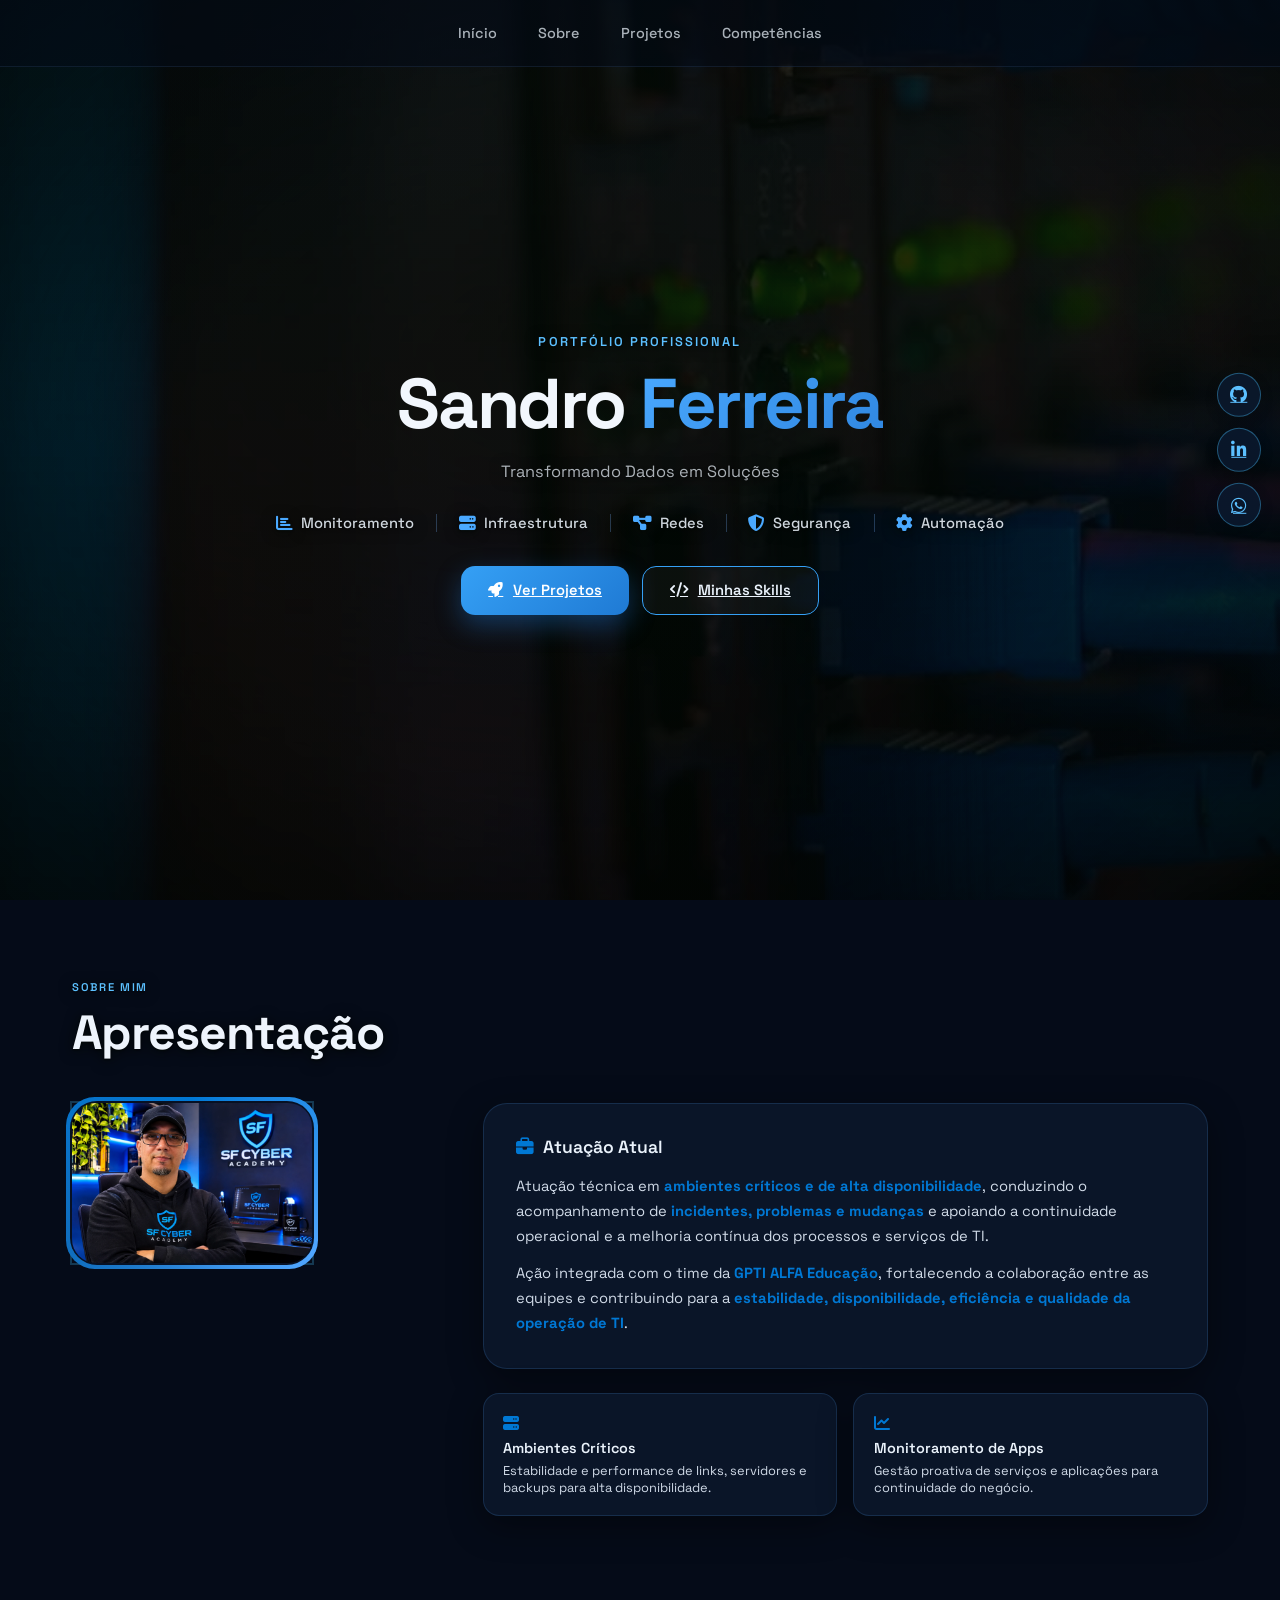
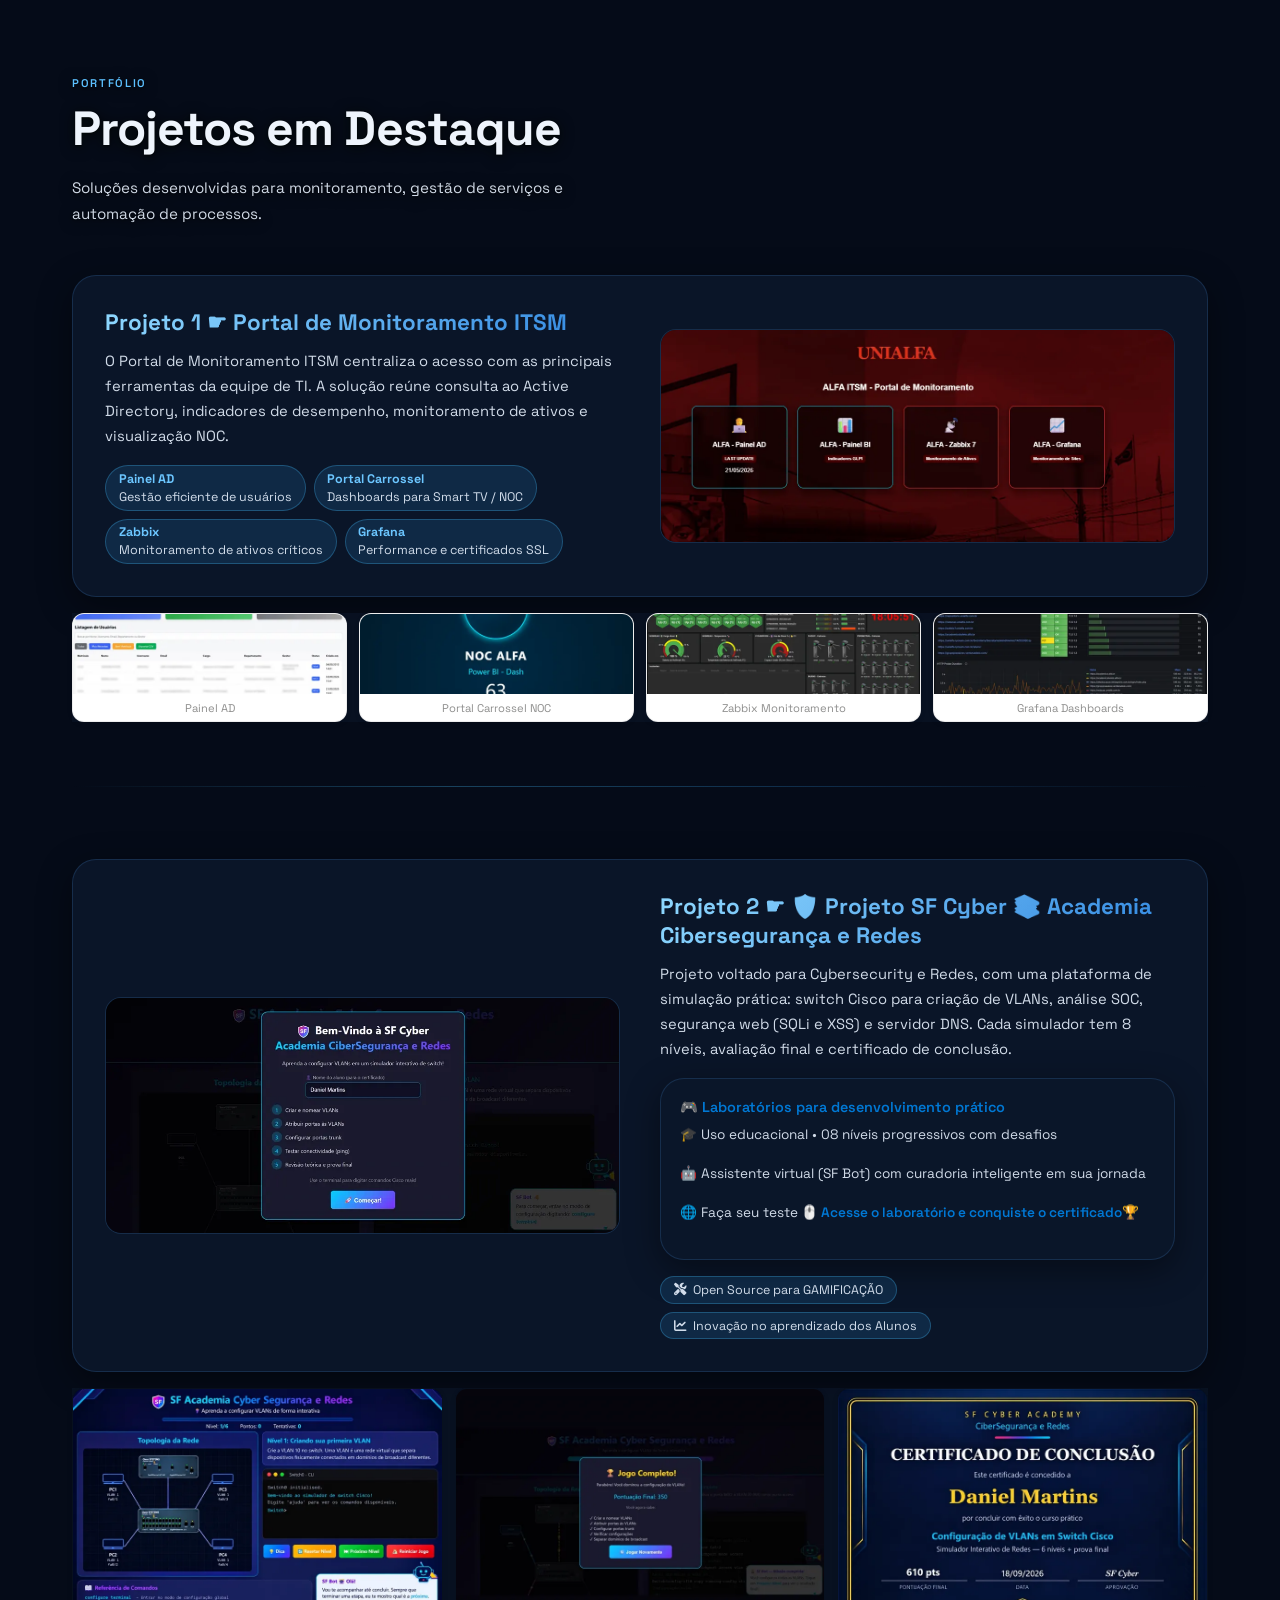
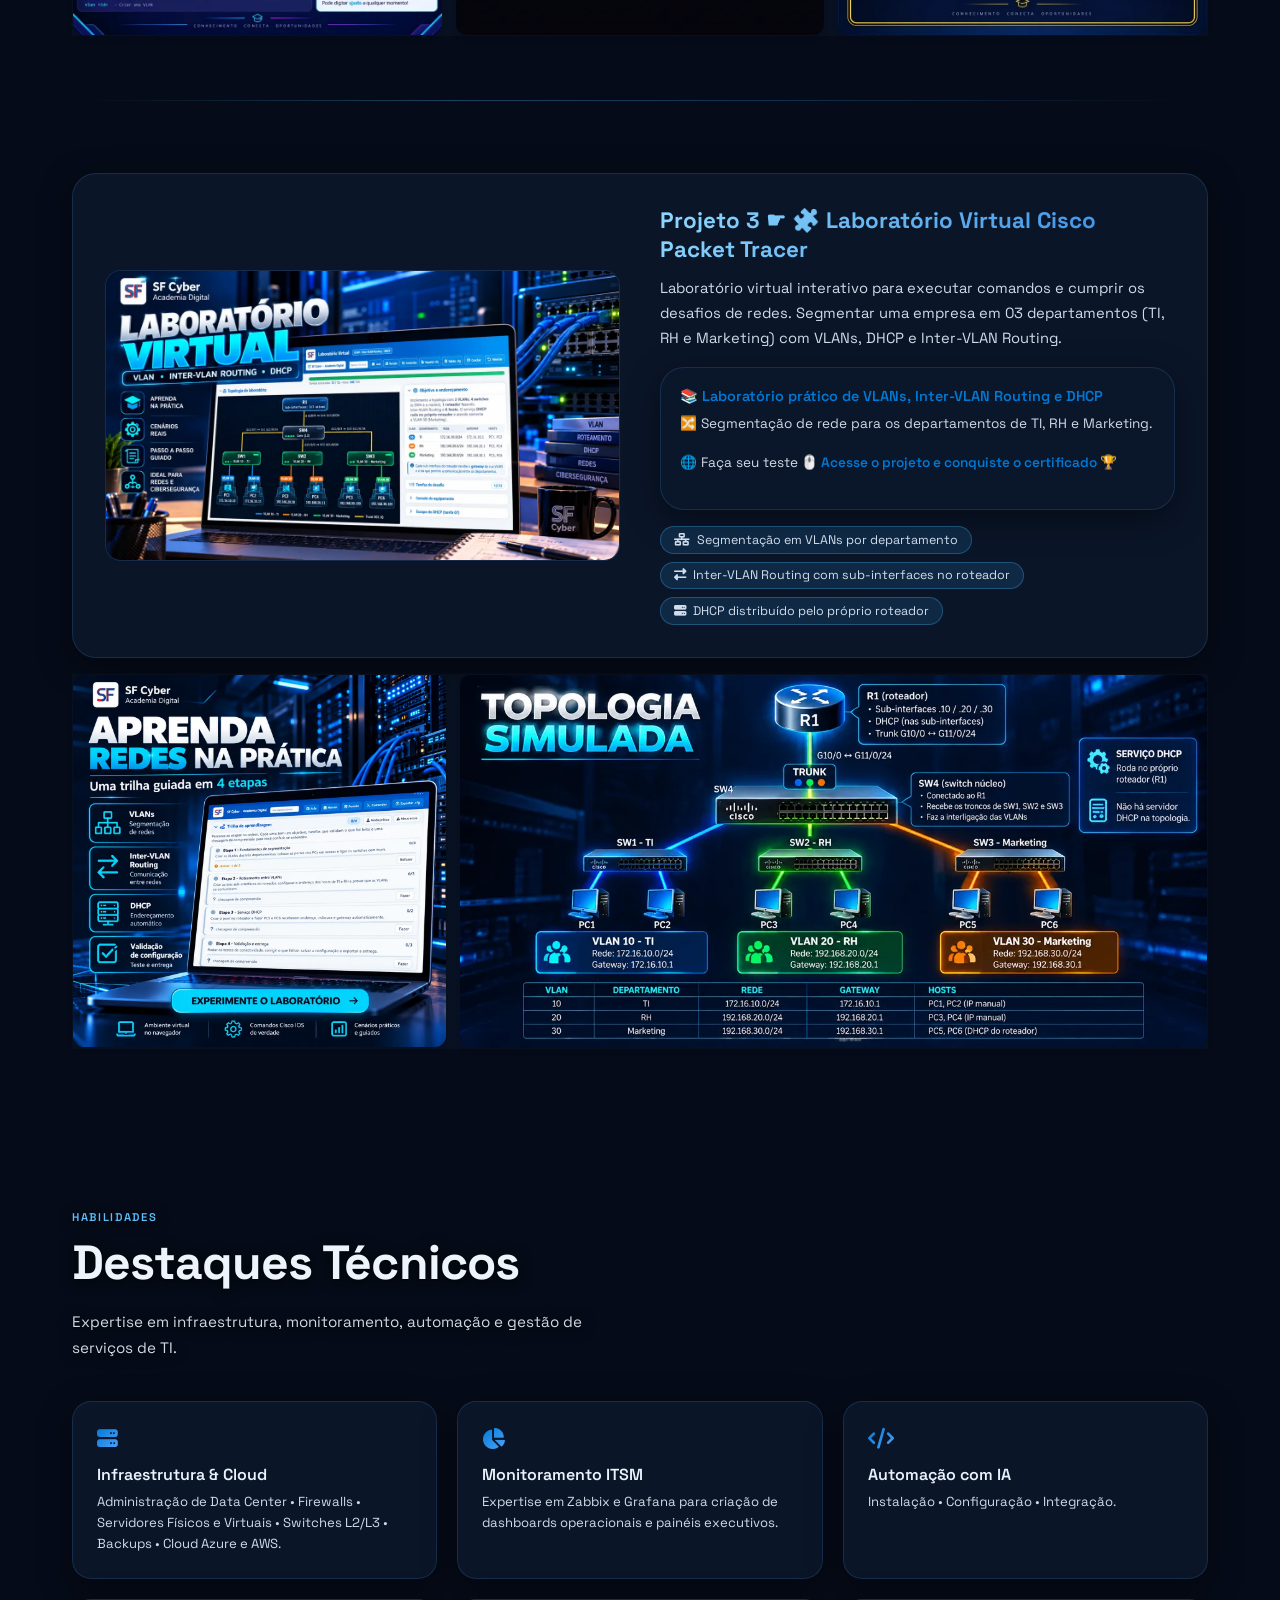
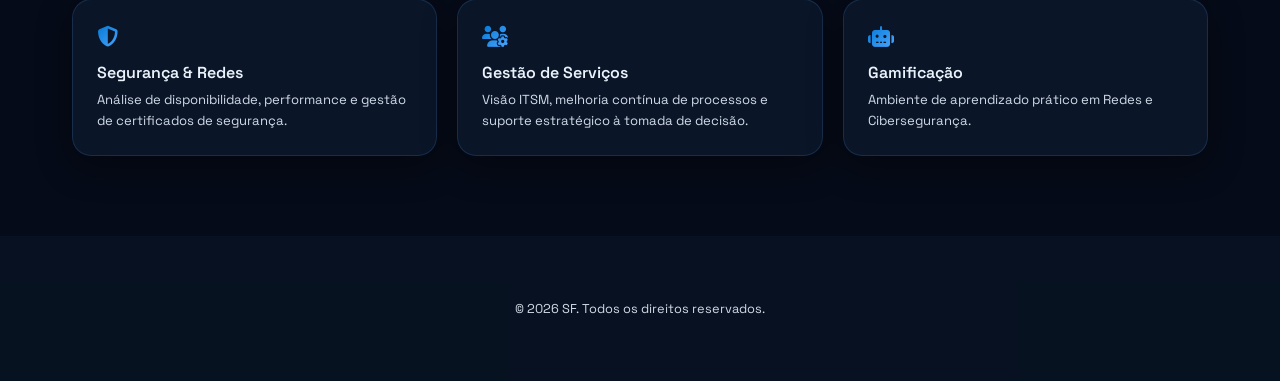
==== index.html @ bdeb78bc "Update image styling in index.html Changed aspect ratio and object fit properties for images." ====
<!DOCTYPE html>
<html lang="pt-br">
<head>

<!-- Google tag (gtag.js) -->
<script async src="https://www.googletagmanager.com/gtag/js?id=G-L7GR6X1BG3"></script>
<script>
  window.dataLayer = window.dataLayer || [];
  function gtag(){dataLayer.push(arguments);}
  gtag('js', new Date());

  gtag('config', 'G-L7GR6X1BG3');
</script>
    
    <meta charset="UTF-8">
    <meta name="author" content="Sandro Ferreira">
    <meta name="robots" content="index, follow">
    <meta name="viewport" content="width=device-width, initial-scale=1.0">
    <meta name="theme-color" content="#050b18">
    <title>Sandro Ferreira | Zabbix, Infraestrutura, Redes, CyberSec e Automação IA</title>
    <link rel="icon" href="favicon-sf-red.png" type="image/png">
    <link rel="preconnect" href="https://cdnjs.cloudflare.com" crossorigin>
    <link rel="preconnect" href="https://fonts.googleapis.com">
    <link rel="preconnect" href="https://fonts.gstatic.com" crossorigin>
    <link rel="preload" as="image" href="hero-poster.jpg" fetchpriority="high">
    <link rel="stylesheet" href="https://cdnjs.cloudflare.com/ajax/libs/font-awesome/6.4.0/css/all.min.css" media="print" onload="this.media='all'">
    <link href="https://fonts.googleapis.com/css2?family=Space+Grotesk:wght@300;400;500;600;700&display=swap" rel="stylesheet">
    <link rel="stylesheet" href="hero-dark.css">
    <link rel="stylesheet" href="dark-datacenter.css">
    <style>
        * { margin: 0; padding: 0; box-sizing: border-box; }
        body {
            font-family: 'Space Grotesk', sans-serif;
            background: #fafbfc;
            color: #323130;
            overflow-x: hidden;
        }
        html { scroll-behavior: smooth; }

        /* Nav */
        nav {
            position: fixed;
            top: 1rem; left: 50%; transform: translateX(-50%);
            z-index: 100;
            padding: 0.6rem 1.5rem;
            border-radius: 9999px;
            background: rgba(5,11,24,0.92);
            border: 1px solid rgba(0,0,0,0.08);
            box-shadow: 0 4px 24px rgba(0,0,0,0.08);
            transition: all 0.4s;
        }
        nav.scrolled {
            background: rgba(255,255,255,0.92);
            border-color: rgba(0,120,212,0.2);
            box-shadow: 0 4px 30px rgba(0,120,212,0.12);
        }
        .nav-link {
            color: rgba(50,49,48,0.55);
            font-size: 0.85rem;
            font-weight: 500;
            padding: 0.4rem 1rem;
            border-radius: 9999px;
            transition: all 0.3s;
        }
        .nav-link:hover, .nav-link.active {
            color: #0067b8;
            background: rgba(0,120,212,0.08);
        }

        /* Hero */
        #hero {
            position: relative;
            z-index: 1;
            min-height: 100vh;
            display: flex;
            align-items: center;
            justify-content: center;
            padding: 6rem 2rem 4rem;
        }
        .hero-badge {
            display: inline-block;
            padding: 0.35rem 1.2rem;
            border-radius: 9999px;
            font-size: 0.75rem;
            font-weight: 600;
            letter-spacing: 0.1em;
            text-transform: uppercase;
            background: linear-gradient(135deg, rgba(0,120,212,0.10), rgba(50,172,255,0.10));
            border: 1px solid rgba(0,120,212,0.2);
            color: #0067b8;
            margin-bottom: 1.5rem;
        }
        .hero-title {
            font-size: clamp(3rem, 10vw, 7rem);
            font-weight: 700;
            line-height: 1;
            letter-spacing: -0.03em;
        }
        .hero-title .line1 {
            display: block;
            background: linear-gradient(135deg, #323130 0%, #605e5c 100%);
            -webkit-background-clip: text;
            -webkit-text-fill-color: transparent;
            background-clip: text;
        }

        .hero-title .line2 {
        font-size: 90%; /* ou o valor que quiser */
        }

        .hero-title .line2 {
            display: block;
            background: linear-gradient(135deg, #0078d4, #50a6ff, #106ebe);
            -webkit-background-clip: text;
            -webkit-text-fill-color: transparent;
            background-clip: text;
            background-size: 200% 200%;
            animation: gradientShift 4s ease-in-out infinite;
        }
        @keyframes gradientShift {
            0%,100% { background-position: 0% 50%; }
            50% { background-position: 100% 50%; }
        }
        .hero-meta {
            display: flex;
            flex-wrap: wrap;
            gap: 0.75rem;
            justify-content: center;
            margin-bottom: 2.5rem;
        }
        .hero-meta span {
            display: inline-flex;
            align-items: center;
            gap: 0.5rem;
            padding: 0.4rem 1rem;
            border-radius: 9999px;
            font-size: 0.8rem;
            font-weight: 500;
            background: rgba(0,120,212,0.05);
            border: 1px solid rgba(0,120,212,0.15);
            color: rgba(50,49,48,0.65);
        }
        .hero-meta span i { color: #0078d4; font-size: 0.65rem; }

        .btn-primary {
            display: inline-flex;
            align-items: center;
            gap: 0.6rem;
            padding: 0.85rem 2.2rem;
            border-radius: 9999px;
            font-weight: 600;
            font-size: 0.9rem;
            background: linear-gradient(135deg, #0078d4, #106ebe);
            color: #fff;
            border: none;
            cursor: pointer;
            transition: all 0.3s;
            box-shadow: 0 0 30px rgba(0,120,212,0.25);
        }
        .btn-primary:hover {
            transform: translateY(-2px) scale(1.02);
            box-shadow: 0 0 50px rgba(0,120,212,0.4);
        }
        .btn-secondary {
            display: inline-flex;
            align-items: center;
            gap: 0.6rem;
            padding: 0.85rem 2.2rem;
            border-radius: 9999px;
            font-weight: 600;
            font-size: 0.9rem;
            background: #ffffff;
            border: 1px solid rgba(0,120,212,0.25);
            color: #0067b8;
            cursor: pointer;
            transition: all 0.3s;
        }
        .btn-secondary:hover {
            border-color: rgba(0,120,212,0.5);
            color: #0067b8;
            background: rgba(0,120,212,0.05);
            transform: translateY(-2px);
        }

        /* Sections */
        section { position: relative; z-index: 1; }
        .container {
            max-width: 1200px;
            margin: 0 auto;
            padding: 5rem 2rem;
        }
        .sec-label {
            font-size: 0.7rem;
            font-weight: 600;
            letter-spacing: 0.15em;
            text-transform: uppercase;
            margin-bottom: 0.5rem;
            color: #5cc0ff;
        }
        .sec-title {
            font-size: clamp(1.8rem, 4vw, 3rem);
            font-weight: 700;
            letter-spacing: -0.02em;
            margin-bottom: 1rem;
            color: #201f1e;
        }
        .sec-desc {
            color: rgba(50,49,48,0.6);
            max-width: 560px;
            line-height: 1.7;
            font-size: 0.95rem;
        }

        /* About */
        .about-grid {
            display: grid;
            grid-template-columns: 1fr 2fr;
            gap: 3rem;
            align-items: start;
            margin-top: 2.5rem;
        }
        .profile-wrap {
            position: relative;
            display: inline-block;
            /* o anel giratorio nao pode vazar: porem overflow:hidden cortaria
               o proprio anel (ele vive em inset negativo), entao o anel e
               mantido dentro do proprio formato — ver animacao abaixo */
        }

        .profile-wrap img {
            width: 100%;
            max-width: 240px;
            /* height:auto e obrigatorio: sem isso o atributo height="526" do
               HTML vira altura fixae a imagem e esticada */
            height: auto;
            aspect-ratio: auto; /* Mantém uma proporção equilibrada sem esticar */
            object-fit: contain;
            border-radius: 1.5rem;
            position: relative;
            z-index: 1;
            display: block;
        }

            /* Anel giratorio: anima o ANGULO do conic-gradient em vez de girar o
           elemento. Girar um retangulo nao quadrado faz os cantos escaparem
           da caixa (era o que aparecia como aba azul torta ao redor da foto). */
        @property --ring-angle {
            syntax: '<angle>';
            initial-value: 0deg;
            inherits: false;
        }
        .profile-wrap::before {
            content: '';
            position: absolute;
            inset: -6px;
            border-radius: 1.8rem;
            background: conic-gradient(from var(--ring-angle), #0078d4, #50a6ff, #106ebe, #0078d4);
            z-index: 0;
            animation: spinBorder 4s linear infinite;
        }
        .profile-wrap::after {
            content: '';
            position: absolute;
            inset: -2px;
            border-radius: 1.7rem;
            background: #fafbfc;
            z-index: 0;
        }
        @keyframes spinBorder {
            to { --ring-angle: 360deg; }
        }
        /* fallback: sem suporte a @property, o anel fica estatico (angular 0deg) */
        @supports not (background: conic-gradient(from var(--ring-angle), red, blue)) {
            .profile-wrap::before { animation: none; }
        }
        .about-card {
            background: #ffffff;
            border: 1px solid rgba(0,0,0,0.07);
            border-radius: 1.5rem;
            padding: 2rem;
            box-shadow: 0 4px 20px rgba(0,0,0,0.04);
            transition: all 0.4s;
        }
        .about-card:hover {
            border-color: rgba(0,120,212,0.2);
            background: #ffffff;
            box-shadow: 0 8px 30px rgba(0,120,212,0.08);
        }
        .about-card h3 {
            font-size: 1.1rem;
            font-weight: 600;
            margin-bottom: 1rem;
            display: flex;
            align-items: center;
            gap: 0.6rem;
            color: #201f1e;
        }
        .about-card h3 i { color: #0078d4; }
        .about-card p {
            color: rgba(50,49,48,0.65);
            line-height: 1.7;
            font-size: 0.92rem;
        }
        .about-card strong { color: #0078d4; }
        .about-highlights {
            display: grid;
            grid-template-columns: 1fr 1fr;
            gap: 1rem;
            margin-top: 1.5rem;
        }
        .highlight-item {
            padding: 1.2rem;
            border-radius: 1rem;
            background: #ffffff;
            border: 1px solid rgba(0,0,0,0.06);
            transition: all 0.3s;
            box-shadow: 0 2px 10px rgba(0,0,0,0.03);
        }
        .highlight-item:hover {
            border-color: rgba(0,120,212,0.2);
            background: rgba(0,120,212,0.03);
        }
        .highlight-item i { color: #0078d4; margin-bottom: 0.5rem; font-size: 1rem; }
        .highlight-item h4 { font-size: 0.9rem; font-weight: 600; margin-bottom: 0.3rem; color: #201f1e; }
        .highlight-item p { font-size: 0.8rem; color: rgba(50,49,48,0.55); }

        /* Projects */
        .project-card {
            display: grid;
            grid-template-columns: 1fr 1fr;
            gap: 2.5rem;
            align-items: center;
            padding: 2rem;
            border-radius: 1.5rem;
            background: #ffffff;
            border: 1px solid rgba(0,0,0,0.07);
            box-shadow: 0 4px 20px rgba(0,0,0,0.04);
            transition: all 0.5s;
        }
        .project-card:hover {
            border-color: rgba(0,120,212,0.2);
            background: #ffffff;
            box-shadow: 0 8px 30px rgba(0,120,212,0.1);
        }
        .project-card.reversed { direction: rtl; }
        .project-card.reversed > * { direction: ltr; }
        .project-info h3 {
            font-size: 1.4rem;
            font-weight: 700;
            margin-bottom: 0.75rem;
            background: linear-gradient(135deg, #0078d4, #50a6ff);
            -webkit-background-clip: text;
            -webkit-text-fill-color: transparent;
            background-clip: text;
        }
        .project-info p {
            color: rgba(50,49,48,0.65);
            line-height: 1.7;
            font-size: 0.92rem;
            margin-bottom: 1rem;
        }
        .project-info ul {
            list-style: none;
            display: flex;
            flex-wrap: wrap;
            gap: 0.5rem;
        }
        .project-info ul li {
            font-size: 0.78rem;
            padding: 0.3rem 0.8rem;
            border-radius: 9999px;
            background: rgba(0,120,212,0.07);
            border: 1px solid rgba(0,120,212,0.15);
            color: rgba(50,49,48,0.7);
        }
        .project-visual {
            position: relative;
            border-radius: 1rem;
            overflow: hidden;
            cursor: pointer;
        }
        .project-visual img {
            width: 100%;
            height: auto; /* preserva a proporcao (atributo height do HTML) */
            display: block;
            transition: transform 0.6s;
        }
        .project-visual:hover img { transform: scale(1.03); }
        .project-visual .zoom {
            position: absolute;
            inset: 0;
            background: rgba(0,60,100,0.25);
            opacity: 0;
            display: flex;
            align-items: center;
            justify-content: center;
            transition: opacity 0.3s;
        }
        .project-visual:hover .zoom { opacity: 1; }
        .project-visual .zoom i { color: #fff; font-size: 1.5rem; }

        .project-thumbs {
            display: grid;
            grid-template-columns: repeat(4, 1fr);
            gap: 0.75rem;
            margin-top: 1rem;
        }
        .project-thumbs > div {
            border-radius: 0.75rem;
            overflow: hidden;
            cursor: pointer;
            background: #ffffff;
            border: 1px solid rgba(0,0,0,0.07);
            box-shadow: 0 2px 8px rgba(0,0,0,0.03);
            transition: all 0.3s;
        }
        .project-thumbs > div:hover {
            border-color: rgba(0,120,212,0.25);
            transform: translateY(-2px);
            box-shadow: 0 6px 18px rgba(0,120,212,0.1);
        }
        .project-thumbs img {
            width: 100%;
            height: 80px;
            object-fit: cover;
            display: block;
        }
        .project-thumbs p {
            font-size: 0.7rem;
            text-align: center;
            padding: 0.4rem;
            color: rgba(50,49,48,0.55);
        }

        .project-divider {
            width: 100%;
            height: 1px;
            background: linear-gradient(90deg, transparent, rgba(0,120,212,0.2), rgba(80,166,255,0.2), transparent);
            margin: 3rem 0;
        }

        /* Project 3 grid */
        .proj3-grid {
            display: grid;
            grid-template-columns: 1fr 1fr;
            gap: 2rem;
            align-items: center;
            padding: 2rem;
            border-radius: 1.5rem;
            background: #ffffff;
            border: 1px solid rgba(0,0,0,0.07);
            box-shadow: 0 4px 20px rgba(0,0,0,0.04);
        }
        .proj3-imgs {
            display: grid;
            grid-template-columns: repeat(3, 1fr);
            gap: 0.75rem;
            margin-top: 1rem;
        }
        .proj3-imgs img {
            width: 100%;
            height: auto; /* preserva a proporcao (atributo height do HTML) */
            border-radius: 0.75rem;
            transition: all 0.3s;
            border: 1px solid rgba(0,0,0,0.07);
            box-shadow: 0 2px 8px rgba(0,0,0,0.03);
        }
        .proj3-imgs img:hover {
            transform: scale(1.02);
            border-color: rgba(0,120,212,0.2);
        }

        /* grade do Projeto 3: a 1a coluna (quadrada) fica com a trilha de
           aprendizagem, a 2a (panoramica) ocupa o dobro de largura com a topologia */
        .proj3-imgs.p3-grid {
            grid-template-columns: 1fr 2fr;
        }
        @media (max-width: 768px) {
            .proj3-imgs.p3-grid { grid-template-columns: 1fr; }
        }

        /* Skills */
        .skills-grid {
            display: grid;
            grid-template-columns: repeat(3, 1fr);
            gap: 1.25rem;
            margin-top: 2.5rem;
        }
        .skill-item {
            padding: 1.5rem;
            border-radius: 1.2rem;
            background: #ffffff;
            border: 1px solid rgba(0,0,0,0.07);
            box-shadow: 0 4px 16px rgba(0,0,0,0.03);
            transition: all 0.4s;
            position: relative;
            overflow: hidden;
        }
        .skill-item::before {
            content: '';
            position: absolute;
            top: 0; left: 0;
            width: 100%; height: 3px;
            background: linear-gradient(90deg, #0078d4, #50a6ff);
            opacity: 0;
            transition: opacity 0.4s;
        }
        .skill-item:hover::before { opacity: 1; }
        .skill-item:hover {
            border-color: rgba(0,120,212,0.2);
            transform: translateY(-3px);
            box-shadow: 0 12px 30px rgba(0,120,212,0.12);
        }
        .skill-icon {
            font-size: 1.3rem;
            margin-bottom: 0.75rem;
            background: linear-gradient(135deg, #0078d4, #50a6ff);
            -webkit-background-clip: text;
            -webkit-text-fill-color: transparent;
            background-clip: text;
        }
        .skill-item h4 {
            font-size: 1rem;
            font-weight: 600;
            margin-bottom: 0.4rem;
            color: #201f1e;
        }
        .skill-item p {
            font-size: 0.82rem;
            color: rgba(50,49,48,0.6);
            line-height: 1.6;
        }

        /* Footer */
        footer {
            position: relative;
            z-index: 1;
            padding: 4rem 2rem;
            text-align: center;
            background: #ffffff;
        }
        .social {
            display: inline-flex;
            align-items: center;
            justify-content: center;
            width: 44px; height: 44px;
            border-radius: 50%;
            background: #ffffff;
            border: 1px solid rgba(0,120,212,0.2);
            color: #0078d4;
            font-size: 1.1rem;
            margin: 0 0.4rem;
            transition: all 0.3s;
            box-shadow: 0 2px 8px rgba(0,0,0,0.05);
        }
        .social:hover {
            background: #0078d4;
            border-color: #0078d4;
            color: #fff;
            transform: translateY(-3px);
            box-shadow: 0 10px 20px rgba(0,120,212,0.3);
        }

        /* Social rail (selos verticais) */
        .social-rail {
            position: fixed;
            right: 1.2rem;
            top: 50%;
            transform: translateY(-50%);
            display: flex;
            flex-direction: column;
            align-items: center;
            gap: 0.7rem;
            z-index: 90;
        }
        .social-rail .social {
            margin: 0;
            box-shadow: 0 4px 16px rgba(0,0,0,0.08);
            animation: sealPulse 1.6s ease-in-out infinite;
        }
        .social-rail .social:hover {
            animation: sealHover 0.5s ease;
        }
        @keyframes sealHover {
            0% { transform: rotate(0) scale(1); }
            35% { transform: rotate(-8deg) scale(1.15); }
            70% { transform: rotate(6deg) scale(1.1); }
            100% { transform: rotate(0) scale(1.05); }
        }
        @keyframes sealPulse {
            0%,100% { box-shadow: 0 4px 16px rgba(0,0,0,0.08), 0 0 0 0 rgba(0,120,212,0.45); }
            50% { box-shadow: 0 4px 16px rgba(0,0,0,0.08), 0 0 0 14px rgba(0,120,212,0); }
        }
        @media (max-width: 760px) {
            .social-rail {
                right: 0.75rem;
                gap: 0.5rem;
            }
            .social-rail .social {
                width: 38px; height: 38px;
                font-size: 0.95rem;
            }
        }

        /* Modal */
        .modal {
            display: none;
            position: fixed;
            inset: 0;
            z-index: 200;
            background: rgba(0,0,0,0.72);
            align-items: center;
            justify-content: center;
            padding: 2rem;
        }
        .modal.open { display: flex; }
        .modal img {
            max-width: 90vw;
            max-height: 85vh;
            border-radius: 1rem;
            box-shadow: 0 20px 60px rgba(0,0,0,0.3);
        }
        .modal .close {
            position: absolute;
            top: 1.5rem; right: 2rem;
            color: rgba(255,255,255,0.9);
            font-size: 2.5rem;
            cursor: pointer;
            transition: color 0.3s;
            text-shadow: 0 2px 10px rgba(0,0,0,0.3);
        }
        .modal .close:hover { color: #fff; }
        .modal .cap {
            text-align: center;
            color: #f3f9ff;
            padding-top: 1rem;
            font-size: 0.95rem;
        }

        /* Animations */
        /* Cartoes de projeto entram deslizando de lado (movimento horizontal),
           alternando a direcao para dar ritmo a rolagem. */
        .slide-card {
            opacity: 0;
            transition: opacity 0.8s cubic-bezier(0.16, 1, 0.3, 1),
                        transform 0.8s cubic-bezier(0.16, 1, 0.3, 1);
            will-change: opacity, transform;
        }
        .slide-card.from-left  { transform: translateX(-70px); }
        .slide-card.from-right { transform: translateX(70px); }
        .slide-card.vis { opacity: 1; transform: translateX(0); }

        .reveal {
            opacity: 0;
            transform: translateY(50px);
            transition: all 0.9s cubic-bezier(0.16, 1, 0.3, 1);
        }
        .reveal.vis { opacity: 1; transform: translateY(0); }
        .reveal-left {
            opacity: 0;
            transform: translateX(-40px);
            transition: all 0.9s cubic-bezier(0.16, 1, 0.3, 1);
        }
        .reveal-left.vis { opacity: 1; transform: translateX(0); }
        .reveal-right {
            opacity: 0;
            transform: translateX(40px);
            transition: all 0.9s cubic-bezier(0.16, 1, 0.3, 1);
        }
        .reveal-right.vis { opacity: 1; transform: translateX(0); }
        .reveal-scale {
            opacity: 0;
            transform: scale(0.9);
            transition: all 0.9s cubic-bezier(0.16, 1, 0.3, 1);
        }
        .reveal-scale.vis { opacity: 1; transform: scale(1); }

        /* Scrollbar */
        ::-webkit-scrollbar { width: 8px; }
        ::-webkit-scrollbar-track { background: #f0f2f4; }
        ::-webkit-scrollbar-thumb { background: linear-gradient(#0078d4, #50a6ff); border-radius: 4px; }

        /* Responsive */
        @media (max-width: 768px) {
            .about-grid { grid-template-columns: 1fr; }
            .project-card { grid-template-columns: 1fr; }
            .project-card.reversed { direction: ltr; }
            .skills-grid { grid-template-columns: 1fr 1fr; }
            .project-thumbs { grid-template-columns: repeat(2, 1fr); }
            .proj3-grid { grid-template-columns: 1fr; }
            .proj3-imgs { grid-template-columns: 1fr 1fr; }
            .about-highlights { grid-template-columns: 1fr; }
            nav { top: 0.5rem; padding: 0.4rem 1rem; }
            .nav-link { font-size: 0.75rem; padding: 0.3rem 0.6rem; }
            .container { padding: 3.5rem 1.25rem; }
        }
        @media (max-width: 500px) {
            .skills-grid { grid-template-columns: 1fr; }
        }
    </style>
</head>
<body class="hero-dark">

    <!-- Video de fundo (fundo fixo da pagina inteira) -->
    <div class="dc-scene" aria-hidden="true">
        <video class="dc-video" id="bgVideo" src="smart4.mp4" poster="hero-poster.jpg" muted loop playsinline preload="none"></video>
        <div class="dc-video-tint"></div>
        <div class="dc-vignette"></div>
    </div>

    <nav id="navbar">
        <div class="nav-links">
            <a href="#inicio" class="nav-link">Início</a>
            <a href="#sobre" class="nav-link">Sobre</a>
            <a href="#projetos" class="nav-link">Projetos</a>
            <a href="#competencias" class="nav-link">Competências</a>
        </div>
    </nav>

    <!-- Social rail (selos) -->
    <div id="socialRail" class="social-rail">
        <a href="https://github.com/sandronsk1977-creator/" class="social" target="_blank" rel="noopener" aria-label="GitHub" title="GitHub"><i class="fab fa-github"></i></a>
        <a href="https://www.linkedin.com/in/sf-cyber-academia-digital-8725b9443/" class="social" target="_blank" rel="noopener" aria-label="LinkedIn" title="LinkedIn"><i class="fab fa-linkedin-in"></i></a>
        <a href="https://api.whatsapp.com/send/?phone=5562984498565&text=O%E2%81%AC%E2%81%AD%E2%81%AC%E2%81%AD%E2%81%A3%E2%81%A6%E2%81%A2%CD%8F%E2%81%A8%E2%81%A6%E2%81%A8%E2%80%AA%E2%81%A0%CD%8F%E2%81%AB%E2%81%A3%E2%81%A3%E2%81%AB%E2%81%A6%E2%81%A3%E2%81%AA%E2%81%AA%E2%81%A4%E2%81%AC%E2%81%AD%E2%81%AC%E2%81%ADl%C3%A1%2C+vim+atrav%C3%A9s+da+p%C3%A1gina+e+gostaria+de+mais+informa%C3%A7%C3%B5es+sobre+você&type=phone_number&app_absent=0" class="social" target="_blank" rel="noopener" aria-label="WhatsApp" title="WhatsApp"><i class="fab fa-whatsapp"></i></a>
    </div>

    <!-- Hero -->
    <section id="inicio">
        <!-- HERO ESCURO (Figura 2) -->
        <div id="hero">
            <div class="hero-globe" aria-hidden="true">
                <div class="globe-halo"></div>
                <svg viewBox="0 0 600 600" role="presentation">
                    <defs>
                        <radialGradient id="gCore" cx="50%" cy="50%" r="50%">
                            <stop offset="0%" stop-color="#1f7ad4" stop-opacity=".28"/>
                            <stop offset="100%" stop-color="#1f7ad4" stop-opacity="0"/>
                        </radialGradient>
                    </defs>
                    <circle cx="300" cy="300" r="272" fill="url(#gCore)"/>
                    <g class="globe-arc">
                        <circle cx="300" cy="300" r="272"/>
                        <circle cx="300" cy="300" r="228"/>
                        <circle cx="300" cy="300" r="184"/>
                        <circle cx="300" cy="300" r="140"/>
                        <circle cx="300" cy="300" r="96"/>
                        <circle cx="300" cy="300" r="52"/>
                        <ellipse cx="300" cy="300" rx="272" ry="110"/>
                        <ellipse cx="300" cy="300" rx="272" ry="200"/>
                        <ellipse cx="300" cy="300" rx="110" ry="272"/>
                        <ellipse cx="300" cy="300" rx="200" ry="272"/>
                        <ellipse cx="300" cy="300" rx="52" ry="272"/>
                    </g>
                    <g class="globe-arc" opacity=".5">
                        <path d="M28 300 H572"/>
                        <path d="M72 190 C170 214 430 214 528 190"/>
                        <path d="M72 410 C170 386 430 386 528 410"/>
                    </g>
                    <g class="globe-link">
                        <path d="M150 190 L262 268 L392 214 L470 320"/>
                        <path d="M118 344 L262 268 L330 400"/>
                        <path d="M262 268 L470 320 L510 430"/>
                    </g>
                    <g class="globe-dot">
                        <circle cx="150" cy="190" r="3.6"/><circle cx="262" cy="268" r="4.4"/>
                        <circle cx="392" cy="214" r="3.2"/><circle cx="470" cy="320" r="4.2"/>
                        <circle cx="118" cy="344" r="3"/><circle cx="330" cy="400" r="3.6"/>
                        <circle cx="510" cy="430" r="3"/><circle cx="210" cy="452" r="3.2"/>
                        <circle cx="430" cy="120" r="3"/><circle cx="96"  cy="250" r="2.8"/>
                        <circle cx="366" cy="500" r="3.2"/><circle cx="520" cy="212" r="2.8"/>
                    </g>
                </svg>
            </div>

            <div class="hero-dark-inner">
                <span class="hero-dark-eyebrow">Portfólio Profissional</span>
                <h1 class="hero-dark-title">
                    Sandro <span class="accent">Ferreira</span>
                </h1>
                <p class="hero-dark-lead">
                    Transformando Dados em Soluções
                </p>

                <ul class="hero-dark-skills">
                    <li><i class="fas fa-chart-bar"></i> Monitoramento</li>
                    <li><i class="fas fa-server"></i> Infraestrutura</li>
                    <li><i class="fas fa-project-diagram"></i> Redes</li>
                    <li><i class="fas fa-shield-alt"></i> Segurança</li>
                    <li><i class="fas fa-cog"></i> Automação</li>
                </ul>

                <div class="hero-dark-cta">
                    <a href="#projetos" class="btn-primary"><i class="fas fa-rocket"></i> Ver Projetos</a>
                    <a href="#competencias" class="btn-secondary"><i class="fas fa-code"></i> Minhas Skills</a>
                </div>
            </div>
        </div>
    </section>

    <!-- Sobre -->
    <section id="sobre">
        <div class="container">
            <div class="reveal"><p class="sec-label">Sobre Mim</p></div>
            <div class="reveal" style="transition-delay:0.05s"><h2 class="sec-title">Apresentação</h2></div>

            <div class="about-grid">
                <div class="reveal-left" style="transition-delay:0.1s">
                    <div class="profile-wrap">
                        <img src="perfil.webp" width="480" height="526" alt="Sandro Ferreira" decoding="async">
                    </div>
                </div>
                <div class="reveal-right" style="transition-delay:0.15s">
                    <div class="about-card">
                        <h3><i class="fas fa-briefcase"></i> Atuação Atual</h3>
                        <p>
                            Atuação técnica em <strong>ambientes críticos e de alta disponibilidade</strong>, conduzindo o acompanhamento de <strong>incidentes, problemas e mudanças</strong> e apoiando a continuidade operacional e a melhoria contínua dos processos e serviços de TI.
                        </p>
                        <p style="margin-top:0.75rem">
                            Ação integrada com o time da <strong>GPTI ALFA Educação</strong>, fortalecendo a colaboração entre as equipes e contribuindo para a <strong>estabilidade, disponibilidade, eficiência e qualidade da operação de TI</strong>.
                        </p>
                    </div>
                    <div class="about-highlights">
                        <div class="highlight-item">
                            <i class="fas fa-server"></i>
                            <h4>Ambientes Críticos</h4>
                            <p>Estabilidade e performance de links, servidores e backups para alta disponibilidade.</p>
                        </div>
                        <div class="highlight-item">
                            <i class="fas fa-chart-line"></i>
                            <h4>Monitoramento de Apps</h4>
                            <p>Gestão proativa de serviços e aplicações para continuidade do negócio.</p>
                        </div>
                    </div>
                </div>
            </div>
        </div>
    </section>

    <!-- Projetos -->
    <section id="projetos">
        <div class="container">
            <div class="reveal"><p class="sec-label">Portfólio</p></div>
            <div class="reveal" style="transition-delay:0.05s"><h2 class="sec-title">Projetos em Destaque</h2></div>
            <div class="reveal" style="transition-delay:0.1s"><p class="sec-desc">Soluções desenvolvidas para monitoramento, gestão de serviços e automação de processos.</p></div>

            <!-- Projeto 1 -->
            <div class="slide-card from-right" style="transition-delay:0.15s;margin-top:3rem">
                <div class="project-card">
                    <div class="project-info">
                        <h3>Projeto 1 <span>&#9755;</span> Portal de Monitoramento ITSM</h3>
                        <p>O Portal de Monitoramento ITSM centraliza o acesso com as principais ferramentas da equipe de TI. A solução reúne consulta ao Active Directory, indicadores de desempenho, monitoramento de ativos e visualização NOC.</p>
                        <ul>
                            <li><strong style="color:#0078d4">Painel AD</strong> Gestão eficiente de usuários</li>
                            <li><strong style="color:#0078d4">Portal Carrossel</strong> Dashboards para Smart TV / NOC</li>
                            <li><strong style="color:#0078d4">Zabbix</strong> Monitoramento de ativos críticos</li>
                            <li><strong style="color:#0078d4">Grafana</strong> Performance e certificados SSL</li>
                        </ul>
                    </div>
                    <div class="project-visual" onclick="openModal('itsm-portal.webp', 'Portal de Monitoramento ITSM')">
                        <img src="itsm-portal.webp" width="1100" height="454" alt="Portal ITSM" loading="lazy" decoding="async">
                        <div class="zoom"><i class="fas fa-expand"></i></div>
                    </div>
                </div>
                <div class="project-thumbs">
                    <div onclick="openModal('itsm-ad.webp', 'Painel AD - Gestão de Usuários')">
                        <img src="itsm-ad.webp" width="600" height="334" alt="Painel AD" loading="lazy" decoding="async">
                        <p>Painel AD</p>
                    </div>
                    <div onclick="openModal('itsm-noc.webp', 'Portal Carrossel NOC')">
                        <img src="itsm-noc.webp" width="600" height="424" alt="NOC" loading="lazy" decoding="async">
                        <p>Portal Carrossel NOC</p>
                    </div>
                    <div onclick="openModal('itsm-zabbix.webp', 'Zabbix - Monitoramento de Ativos e Redes')">
                        <img src="itsm-zabbix.webp" width="600" height="274" alt="Zabbix" loading="lazy" decoding="async">
                        <p>Zabbix Monitoramento</p>
                    </div>
                    <div onclick="openModal('itsm-grafana.webp', 'Grafana - Dashboards de Performance')">
                        <img src="itsm-grafana.webp" width="600" height="344" alt="Grafana" loading="lazy" decoding="async">
                        <p>Grafana Dashboards</p>
                    </div>
                </div>
            </div>

            <div class="project-divider" role="separator" aria-hidden="true"></div>

            <!-- Projeto 2 -->
            <div class="slide-card from-left" style="transition-delay:0.2s">
                <div class="project-card reversed">
                    <div class="project-info">
                        <h3>Projeto 2 <span>&#9755;</span> 🛡️ Projeto SF Cyber 📚 Academia Cibersegurança e Redes</h3>
                        <p>Projeto voltado para Cybersecurity e Redes, com uma plataforma de simulação prática: switch Cisco para criação de VLANs, análise SOC, segurança web (SQLi e XSS) e servidor DNS. Cada simulador tem 8 níveis, avaliação final e certificado de conclusão.</p>
                        <div class="about-card" style="margin-bottom:1rem;padding:1.2rem">
                            <h4 style="font-size:0.9rem;font-weight:600;color:#0078d4;margin-bottom:0.4rem">🎮 Laboratórios para desenvolvimento prático</h4>
                            <p style="font-size:0.85rem;color:rgba(50,49,48,0.65)">🎓 Uso educacional • 08 níveis progressivos com desafios</p>
                            <p style="font-size:0.85rem;color:rgba(50,49,48,0.65)">🤖 Assistente virtual (SF Bot) com curadoria inteligente em sua jornada</p>
                            <p style="font-size:0.85rem;color:rgba(50,49,48,0.65)">🌐 Faça seu teste<a href="https://sfcyber.projetosdisruptivos.com.br/"
       target="_blank"
       rel="noopener noreferrer"
       style="color:#0078d4;text-decoration:none;font-weight:600;">
       🖱️ Acesse o laboratório e conquiste o certificado🏆
    </a>
</p>
                        </div>
                        <ul>
                            <li><i class="fas fa-tools" style="margin-right:4px"></i> Open Source para GAMIFICAÇÃO</li>
                            <li><i class="fas fa-chart-line" style="margin-right:4px"></i> Inovação no aprendizado dos Alunos</li>
                        </ul>
                    </div>
                    <div class="project-visual">
                        <img src="vlan-home.webp" width="1000" height="458" alt="SF-Cyber - tela inicial" loading="lazy" decoding="async">
                    </div>
                </div>
                <div class="proj3-imgs">
                    <img src="vlan-int.webp" width="800" height="534" alt="SF-Cyber - desafio de interface" loading="lazy" decoding="async">
                    <img src="vlan-2.webp" width="800" height="534" alt="SF-Cyber - segundo desafio" loading="lazy" decoding="async">
                    <img src="vlan-cert.webp" width="800" height="534" alt="SF-Cyber - certificado de conclusão" loading="lazy" decoding="async">
                </div>
            </div>

            <div class="project-divider" role="separator" aria-hidden="true"></div>

            <!-- Projeto 3 -->
            <div class="slide-card from-left" style="transition-delay:0.2s">
                <div class="project-card reversed">
                    <div class="project-info">
                        <h3>Projeto 3 <span>&#9755;</span> 🧩 Laboratório Virtual Cisco Packet Tracer</h3>
                        <p>Laboratório virtual interativo para executar comandos e cumprir os desafios de redes. Segmentar uma empresa em 03 departamentos (TI, RH e Marketing) com VLANs, DHCP e Inter-VLAN Routing.</p>
                        <div class="about-card" style="margin-bottom:1rem;padding:1.2rem">
                            <h4 style="font-size:0.9rem;font-weight:600;color:#0078d4;margin-bottom:0.4rem">📚 Laboratório prático de VLANs, Inter-VLAN Routing e DHCP</h4>
                            <p style="font-size:0.85rem;color:rgba(50,49,48,0.65)">🔀 Segmentação de rede para os departamentos de TI, RH e Marketing.</p>
                            <p style="font-size:0.85rem;color:rgba(50,49,48,0.65)">🌐 Faça seu teste<a href="https://desafiovlan.projetosdisruptivos.com.br/"
       target="_blank"
       rel="noopener noreferrer"
       style="color:#0078d4;text-decoration:none;font-weight:600;">
       🖱️ Acesse o projeto e conquiste o certificado 🏆
    </a>
</p>
                        </div>
                        <ul>
                            <li><i class="fas fa-network-wired" style="margin-right:4px"></i> Segmentação em VLANs por departamento</li>
                            <li><i class="fas fa-right-left" style="margin-right:4px"></i> Inter-VLAN Routing com sub-interfaces no roteador</li>
                            <li><i class="fas fa-server" style="margin-right:4px"></i> DHCP distribuído pelo próprio roteador</li>
                        </ul>
                    </div>
                    <div class="project-visual">
                        <img src="lab-aula01.webp" width="1200" height="676" alt="Laboratório virtual com VLAN, Inter-VLAN Routing e DHCP" loading="lazy" decoding="async">
                    </div>
                </div>

                <div class="proj3-imgs p3-grid">
                    <img src="lab-aula-pratica.webp" width="1200" height="1200" alt="Trilha de aprendizado em 4 etapas: VLANs, Inter-VLAN Routing, DHCP e validação" loading="lazy" decoding="async">
                    <img src="topologia-vlan.webp" width="1200" height="600" alt="Topologia simulada com R1, switch núcleo SW4 e as VLANs 10, 20 e 30" loading="lazy" decoding="async">
                </div>
            </div>
        </div>
    </section>

    <!-- Competências -->
    <section id="competencias">
        <div class="container">
            <div class="reveal"><p class="sec-label">Habilidades</p></div>
            <div class="reveal" style="transition-delay:0.05s"><h2 class="sec-title">Destaques Técnicos</h2></div>
            <div class="reveal" style="transition-delay:0.1s"><p class="sec-desc">Expertise em infraestrutura, monitoramento, automação e gestão de serviços de TI.</p></div>

            <div class="skills-grid">
                <div class="skill-item reveal-scale" style="transition-delay:0s">
                    <div class="skill-icon"><i class="fas fa-server"></i></div>
                    <h4>Infraestrutura & Cloud</h4>
                    <p>Administração de Data Center • Firewalls • Servidores Físicos e Virtuais • Switches L2/L3 • Backups • Cloud Azure e AWS.</p>
                </div>
                <div class="skill-item reveal-scale" style="transition-delay:0.05s">
                    <div class="skill-icon"><i class="fas fa-chart-pie"></i></div>
                    <h4>Monitoramento ITSM</h4>
                    <p>Expertise em Zabbix e Grafana para criação de dashboards operacionais e painéis executivos.</p>
                </div>
                <div class="skill-item reveal-scale" style="transition-delay:0.1s">
                    <div class="skill-icon"><i class="fas fa-code"></i></div>
                    <h4>Automação com IA </h4>
                    <p>Instalação • Configuração • Integração.</p>
                </div>
                <div class="skill-item reveal-scale" style="transition-delay:0.15s">
                    <div class="skill-icon"><i class="fas fa-shield-alt"></i></div>
                    <h4>Segurança & Redes</h4>
                    <p>Análise de disponibilidade, performance e gestão de certificados de segurança.</p>
                </div>
                <div class="skill-item reveal-scale" style="transition-delay:0.2s">
                    <div class="skill-icon"><i class="fas fa-users-cog"></i></div>
                    <h4>Gestão de Serviços</h4>
                    <p>Visão ITSM, melhoria contínua de processos e suporte estratégico à tomada de decisão.</p>
                </div>
                <div class="skill-item reveal-scale" style="transition-delay:0.25s">
                    <div class="skill-icon"><i class="fas fa-robot"></i></div>
                    <h4>Gamificação</h4>
                    <p>Ambiente de aprendizado prático em Redes e Cibersegurança.</p>
                </div>
            </div>
        </div>
    </section>

    <!-- Footer -->
    <footer id="contato">
        <div style="max-width:30rem;margin:0 auto">
            <p style="color:rgba(50,49,48,0.45);font-size:0.8rem">&copy; 2026 SF. Todos os direitos reservados.</p>
        </div>
    </footer>

    <!-- Modal -->
    <div class="modal" id="modal">
        <span class="close" onclick="closeModal()">&times;</span>
        <div style="display:flex;flex-direction:column;align-items:center">
            <img id="modalImg" src="">
            <p id="modalCap" class="cap"></p>
        </div>
    </div>

    <script>
    (function () {
        'use strict';

        /* ---------- Video de fundo: sobe depois que a pagina carrega ---------- */
        var bgVideo = document.getElementById('bgVideo');
        var reduceMotion = window.matchMedia('(prefers-reduced-motion: reduce)').matches;
        var saveData = navigator.connection && navigator.connection.saveData;

if (bgVideo) {
            var showVideo = function () {
                bgVideo.classList.add('ready');
            };
            bgVideo.addEventListener('playing', showVideo, { once: true });
            bgVideo.addEventListener('canplay', showVideo, { once: true });

            var startVideo = function () {
                if (reduceMotion || saveData) return;
                var p = bgVideo.play();
                if (p && p.catch) p.catch(function () { /* autoplay bloqueado: poster permanece */ });
            };
            if (document.readyState === 'complete') {
                startVideo();
            } else {
                window.addEventListener('load', startVideo, { once: true });
            }

            /* para o video quando a aba nao esta visivel (economiza CPU/GPU) */
            document.addEventListener('visibilitychange', function () {
                if (document.hidden) {
                    if (!bgVideo.paused) bgVideo.pause();
                } else {
                    startVideo();
                }
            });
        }

        /* ---------- Scroll Reveal ---------- */
        var revealTargets = '.reveal, .reveal-left, .reveal-right, .reveal-scale, .slide-card';
        if ('IntersectionObserver' in window) {
            var observer = new IntersectionObserver(function (entries) {
                entries.forEach(function (entry) {
                    if (entry.isIntersecting) {
                        entry.target.classList.add('vis');
                        observer.unobserve(entry.target);
                    }
                });
            }, { threshold: 0.1, rootMargin: '0px 0px -40px 0px' });
            document.querySelectorAll(revealTargets).forEach(function (el) {
                observer.observe(el);
            });
        } else {
            document.querySelectorAll(revealTargets).forEach(function (el) {
                el.classList.add('vis');
            });
        }

        /* ---------- Modal ---------- */
        var modal = document.getElementById('modal');
        var modalImg = document.getElementById('modalImg');
        var modalCap = document.getElementById('modalCap');

        function openModal(src, caption) {
            modal.classList.add('open');
            modalImg.src = src;
            modalCap.textContent = caption || '';
            document.body.style.overflow = 'hidden';
        }
        function closeModal() {
            modal.classList.remove('open');
            modalImg.removeAttribute('src');
            document.body.style.overflow = '';
        }
        modal.addEventListener('click', function (e) {
            if (e.target === modal) closeModal();
        });
        document.addEventListener('keydown', function (e) {
            if (e.key === 'Escape') closeModal();
        });

        /* ---------- Nav scroll ---------- */
        var navbar = document.getElementById('navbar');
        var navTicking = false;
        window.addEventListener('scroll', function () {
            if (navTicking) return;
            navTicking = true;
            window.requestAnimationFrame(function () {
                navbar.classList.toggle('scrolled', window.scrollY > 100);
                navTicking = false;
            });
        }, { passive: true });

        /* ---------- Smooth scroll ---------- */
        document.querySelectorAll('a[href^="#"]').forEach(function (a) {
            a.addEventListener('click', function (e) {
                e.preventDefault();
                var t = document.querySelector(this.getAttribute('href'));
                if (t) t.scrollIntoView({ behavior: 'smooth', block: 'start' });
            });
        });
    })();
    </script>
</body>
</html>
---- hero-dark.css ----
/* ============================================================
   HERO ESCURO (Figura 2) — escopado no hero + navbar
   O restante do site permanece claro, com fade na transicao.
   ============================================================ */

/* --- fundo da secao do hero: transparente, deixa o datacenter aparecer --- */
body.hero-dark #inicio {
    position: relative;
    overflow-x: hidden;
    background: transparent;
}

/* --- navbar escura, menu centralizado --- */
body.hero-dark nav {
    top: 0;
    left: 0;
    transform: none;
    width: 100%;
    padding: 1rem 2rem;
    border-radius: 0;
    background: rgba(5,11,24,0.55);
    border: none;
    border-bottom: 1px solid rgba(120,180,255,0.10);
    box-shadow: none;
    display: flex;
    align-items: center;
    justify-content: center;
    gap: 1rem;
    flex-wrap: wrap;
}
body.hero-dark nav.scrolled {
    background: rgba(5,11,24,0.92);
    box-shadow: 0 4px 30px rgba(0,0,0,0.5);
}
body.hero-dark .nav-links {
    display: flex;
    align-items: center;
    justify-content: center;
    gap: 0.5rem;
    flex-wrap: wrap;
}
body.hero-dark .nav-link {
    color: rgba(234,242,251,0.72);
    font-size: 0.9rem;
    font-weight: 500;
    padding: 0.5rem 1.05rem;
    border-radius: 9999px;
    text-decoration: none;
    transition: color 0.3s, background-color 0.3s;
}
body.hero-dark .nav-link:hover,
body.hero-dark .nav-link.active {
    color: #5cc0ff;
    background: rgba(71,195,255,0.12);
}

/* --- layout do hero (centralizado) --- */
body.hero-dark #hero {
    min-height: 100vh;
    display: flex;
    flex-direction: column;
    align-items: center;
    justify-content: center;
    text-align: center;
    padding: 8rem 1.5rem 5rem;
}

/* --- Globo de pontos (decoracao, ao fundo) --- */
.hero-globe {
    position: absolute;
    right: -10vw;
    top: 50%;
    transform: translateY(-50%);
    width: min(820px, 68vw);
    aspect-ratio: 1;
    z-index: 0;
    pointer-events: none;
    opacity: 0.42;
}
.hero-globe svg { width: 100%; height: 100%; display: block; }
.globe-dot { fill: #35a0f5; }
.globe-arc { fill: none; stroke: rgba(53,160,245,0.5); stroke-width: 1; }
.globe-link {
    stroke: #5cc0ff;
    stroke-width: 1;
    fill: none;
    opacity: 0;
    animation: linkPulse 4s ease-in-out infinite;
}
@keyframes linkPulse {
    0%, 100% { opacity: 0.05; }
    50% { opacity: 0.75; }
}
.globe-halo {
    position: absolute;
    right: 4%;
    top: 50%;
    transform: translateY(-50%);
    width: min(620px, 52vw);
    aspect-ratio: 1;
    border-radius: 50%;
    background: radial-gradient(circle, rgba(20,110,220,0.30), transparent 66%);
    filter: blur(52px);
    z-index: -1;
}

/* --- conteudo --- */
.hero-dark-inner {
    position: relative;
    z-index: 2;
    display: flex;
    flex-direction: column;
    align-items: center;
    max-width: 46rem;
}
.hero-dark-eyebrow {
    font-size: 0.8rem;
    font-weight: 600;
    letter-spacing: 0.16em;
    text-transform: uppercase;
    color: #5cc0ff;
}
.hero-dark-title {
    margin: 1.1rem 0 0;
    font-size: clamp(2.5rem, 5.6vw, 4.4rem);
    font-weight: 700;
    line-height: 1.03;
    letter-spacing: -0.035em;
    color: #f2f7fd;
}
.hero-dark-title .accent {
    background: linear-gradient(135deg, #4aa9ff 0%, #2f86e0 100%);
    -webkit-background-clip: text;
    background-clip: text;
    -webkit-text-fill-color: transparent;
}
.hero-dark-lead {
    margin: 1.15rem auto 0;
    max-width: 32rem;
    font-size: 1.02rem;
    line-height: 1.55;
    color: rgba(234,242,251,0.72);
}
.hero-dark-skills {
    display: flex;
    flex-wrap: wrap;
    align-items: center;
    justify-content: center;
    gap: 0.4rem 1.4rem;
    margin: 1.9rem 0 0;
    padding: 0;
    list-style: none;
}
.hero-dark-skills li {
    position: relative;
    display: inline-flex;
    align-items: center;
    gap: 0.5rem;
    font-size: 0.92rem;
    font-weight: 500;
    color: rgba(234,242,251,0.88);
}
.hero-dark-skills i { color: #4aa9ff; font-size: 1.05rem; }
.hero-dark-skills li + li { padding-left: 1.4rem; }
.hero-dark-skills li + li::before {
    content: "";
    position: absolute;
    left: 0;
    top: 50%;
    transform: translateY(-50%);
    width: 1px;
    height: 18px;
    background: rgba(120,180,255,0.28);
}
.hero-dark-cta {
    display: flex;
    flex-wrap: wrap;
    justify-content: center;
    gap: 0.8rem;
    margin: 2.1rem 0 0;
}
body.hero-dark .btn-primary,
body.hero-dark .btn-secondary {
    padding: 0.9rem 1.7rem;
    border-radius: 14px;
    font-size: 0.92rem;
    font-weight: 600;
}
body.hero-dark .btn-primary {
    background: linear-gradient(135deg, #35a0f5, #1f7ad4);
    color: #fff;
    box-shadow: 0 10px 26px rgba(31,122,212,0.38);
}
body.hero-dark .btn-primary:hover { filter: brightness(1.08); }
body.hero-dark .btn-secondary {
    background: rgba(255,255,255,0.03);
    color: #eaf2fb;
    border: 1.5px solid #35a0f5;
    box-shadow: none;
}
body.hero-dark .btn-secondary:hover { background: rgba(53,160,245,0.12); }

/* oculta os elementos do hero claro original */
body.hero-dark .hero-title,
body.hero-dark .hero-badge,
body.hero-dark .hero-meta,
body.hero-dark #inicio > #hero > div:not(.hero-dark-inner) { display: none; }
body.hero-dark .social-rail { z-index: 60; }

/* barra de rolagem escura no hero */
body.hero-dark ::-webkit-scrollbar-track { background: #071124; }

@media (max-width: 1024px) {
    .hero-globe { right: -26vw; width: 100vw; opacity: 0.3; }
}
@media (max-width: 640px) {
    body.hero-dark nav { padding: 0.85rem 1.1rem; }
    body.hero-dark .nav-link { padding: 0.4rem 0.75rem; font-size: 0.82rem; }
    body.hero-dark #hero { padding: 7rem 1.1rem 4rem; }
    .hero-dark-cta > * { flex: 1 1 100%; justify-content: center; text-align: center; }
    .hero-dark-skills { gap: 0.5rem 0.9rem; }
    .hero-dark-skills li + li { padding-left: 0.9rem; }
    .hero-dark-skills li + li::before { height: 14px; }
}
---- dark-datacenter.css ----
﻿/* ============================================================
   TEMA ESCURO GLOBAL + FUNDO COM VIDEO
   ============================================================ */

/* ---------------------------------------------------------
   0. VIDEO DE FUNDO (carrossel)
   --------------------------------------------------------- */
.dc-scene {
    position: fixed;
    inset: 0;
    z-index: 0;
    pointer-events: none;
    overflow: hidden;
    background: #050b18;
}
/* sem filtro CSS: filter em video fullscreen obriga o compositor a
   repintar o frame inteiro a cada quadro. O escurecimento e feito
   pelas camadas de tinta abaixo, que sao estaticas. */
.dc-video {
    position: absolute;
    inset: 0;
    width: 100%;
    height: 100%;
    object-fit: cover;
    object-position: center;
    transform: translateZ(0);
    opacity: 0;
    transition: opacity 0.6s ease;
}
.dc-video.ready { opacity: 1; }
/*Fallback: sem JS/sem play, o poster cobre o espaco */
.dc-scene::before {
    content: '';
    position: absolute;
    inset: 0;
    background: #0a1120 url('hero-poster.jpg') center / cover no-repeat;
}
/* tinta escura: garante legibilidade do texto sobre o video */
.dc-video-tint {
    position: absolute;
    inset: 0;
    z-index: 1;
    pointer-events: none;
    background:
        radial-gradient(120% 90% at 50% 40%, rgba(2, 12, 6, 0.55), transparent 62%),
        linear-gradient(180deg, rgba(3, 10, 6, 0.85) 0%, rgba(2, 7, 4, 0.76) 50%, rgba(2, 6, 3, 0.88) 100%);
}
/* vinheta: escurece as bordas */
.dc-vignette {
    position: absolute;
    inset: 0;
    z-index: 2;
    pointer-events: none;
    background: radial-gradient(ellipse 74% 84% at 50% 50%, transparent 48%, rgba(2, 6, 4, 0.80) 100%);
}

/* ---------------------------------------------------------
   1. ICONES PULSANTES
   --------------------------------------------------------- */
@keyframes iconPulse {
    0%, 100% {
        transform: scale(1);
        box-shadow: 0 0 0 0 rgba(71,195,255,0.42), 0 0 0 0 rgba(53,160,245,0.28);
    }
    50% {
        transform: scale(1.07);
        box-shadow: 0 0 0 10px rgba(71,195,255,0.00), 0 0 0 20px rgba(53,160,245,0.00);
    }
}
@keyframes iconGlow {
    0%, 100% { filter: drop-shadow(0 0 3px rgba(71,195,255,0.55)); }
    50% { filter: drop-shadow(0 0 12px rgba(71,195,255,1)); }
}

body.hero-dark .social {
    background: rgba(12,26,48,0.82) !important;
    border: 1px solid rgba(71,195,255,0.38) !important;
    color: #5cc0ff !important;
    animation: iconPulse 2.6s ease-in-out infinite, iconGlow 2.6s ease-in-out infinite;
}
body.hero-dark .social:nth-child(2) { animation-delay: 0.45s; }
body.hero-dark .social:nth-child(3) { animation-delay: 0.9s; }

body.hero-dark .hero-dark-skills i {
    animation: iconGlow 2.8s ease-in-out infinite;
    display: inline-block;
    will-change: filter;
}
body.hero-dark .hero-dark-skills li:nth-child(2) i { animation-delay: 0.35s; }
body.hero-dark .hero-dark-skills li:nth-child(3) i { animation-delay: 0.7s; }
body.hero-dark .hero-dark-skills li:nth-child(4) i { animation-delay: 1.05s; }
body.hero-dark .hero-dark-skills li:nth-child(5) i { animation-delay: 1.4s; }

body.hero-dark .skill-icon,
body.hero-dark .about-card h3 i,
body.hero-dark .highlight-item i {
    animation: iconGlow 3s ease-in-out infinite;
    display: inline-block;
    will-change: filter;
}
body.hero-dark .about-card:nth-of-type(2) h3 i { animation-delay: 0.4s; }
body.hero-dark .about-card:nth-of-type(3) h3 i { animation-delay: 0.8s; }
body.hero-dark .highlight-item:nth-child(2) i { animation-delay: 0.35s; }
body.hero-dark .highlight-item:nth-child(3) i { animation-delay: 0.7s; }
body.hero-dark .highlight-item:nth-child(4) i { animation-delay: 1.05s; }

/* ---------------------------------------------------------
   3. TEMA ESCURO GLOBAL
   --------------------------------------------------------- */
body.hero-dark {
    background: #050b18 !important;
    color: #dbe7f5 !important;
}

body.hero-dark section,
body.hero-dark footer { position: relative; z-index: 1; }

body.hero-dark .sec-title { color: #eef4fc; }
body.hero-dark .sec-desc { color: rgba(226,236,248,0.92) !important; }
/* label da secao: azul solido. Sem background, sem background-clip:text
   (o gradiente com clip vira barra cheia no fundo escuro) e sem ::after. */
body.hero-dark .sec-label {
    color: #5cc0ff;
    background: none;
    -webkit-text-fill-color: #5cc0ff;
}

/* protecao de texto sobre o video de fundo: como a tinta foi reduzida para
   deixar o video mais visivel, o texto que nao tem card precisa de sombra
   propria para manter o contraste sem escurecer o fundo. */
body.hero-dark .sec-label,
body.hero-dark .sec-title,
body.hero-dark .sec-desc,
body.hero-dark .hero-dark-eyebrow,
body.hero-dark .hero-dark-lead,
body.hero-dark .hero-dark-skills li {
    text-shadow: 0 2px 14px rgba(2, 8, 4, 0.88), 0 1px 3px rgba(2, 8, 4, 0.72);
}

/* Cartoes: fundo solido em vez de backdrop-filter.
   backdrop-filter sobre video animado obriga o navegador a refazer o
   blur da area a cada quadro do video, em varias camadas sobrepostas —
   era o maior custo de GPU da pagina. As camadas de tinta do video ja
   escurecem o fundo, entao um alpha maior nao perde o efeito visual. */
body.hero-dark .about-card,
body.hero-dark .project-card,
body.hero-dark .highlight-item,
body.hero-dark .skill-item,
body.hero-dark .proj3-grid > div {
    background: rgba(11, 23, 42, 0.93) !important;
    border: 1px solid rgba(90,170,255,0.16) !important;
    box-shadow: 0 10px 34px rgba(0,0,0,0.42) !important;
}
body.hero-dark .about-card:hover,
body.hero-dark .project-card:hover,
body.hero-dark .skill-item:hover {
    border-color: rgba(71,195,255,0.42) !important;
    box-shadow: 0 14px 44px rgba(0,0,0,0.55) !important;
}

body.hero-dark .about-card h3,
body.hero-dark .highlight-item h3,
body.hero-dark .highlight-item h4,
body.hero-dark .skill-item h4,
body.hero-dark .proj3-grid h4 { color: #eaf2fb !important; }
body.hero-dark .about-card p,
body.hero-dark .highlight-item p,
body.hero-dark .skill-item p,
body.hero-dark .proj3-grid p { color: rgba(226,236,248,0.92) !important; }
body.hero-dark .about-card li,
body.hero-dark .highlight-item li { color: rgba(226,236,248,0.92) !important; }
body.hero-dark .about-card li::marker,
body.hero-dark .highlight-item li::marker { color: #35a0f5; }

body.hero-dark .project-thumbs,
body.hero-dark .proj3-imgs {
    background: rgba(10,20,38,0.7) !important;
    border-color: rgba(90,170,255,0.14) !important;
}

body.hero-dark .btn-secondary {
    background: rgba(255,255,255,0.04) !important;
    border: 1.5px solid #35a0f5 !important;
    color: #eaf2fb !important;
}
body.hero-dark .btn-secondary:hover { background: rgba(53,160,255,0.14) !important; }

body.hero-dark .profile-wrap::after { background: #071124; }
body.hero-dark .profile-wrap { box-shadow: 0 0 0 2px rgba(71,195,255,0.25); }

body.hero-dark footer {
    background: rgba(8,18,34,0.95) !important;
}
body.hero-dark footer p { color: rgba(226,236,248,0.92) !important; }
body.hero-dark footer p:first-child { color: #eef4fc !important; }

body.hero-dark #projetos p[style*="rgba(50,49,48"] { color: rgba(226,236,248,0.92) !important; }
body.hero-dark footer p[style*="#201f1e"] { color: #eef4fc !important; }
body.hero-dark footer p[style*="rgba(50,49,48"] { color: rgba(226,236,248,0.92) !important; }

/* ---------- PROJETOS (cards + listas) ---------- */
body.hero-dark .project-info h3 {
    /* ATENCAO: usar background-image (nao o shorthand "background"),
       senao o background-clip:text e resetado e o titulo vira barra. */
    background-image: linear-gradient(135deg, #8fd8ff 0%, #2f86e0 100%);
    -webkit-background-clip: text;
    background-clip: text;
    -webkit-text-fill-color: transparent;
    color: #4aa9ff;
}
body.hero-dark .project-info p {
    /* tom azul-acinzentado: legivel sem ofuscar */
    color: rgba(226,236,248,0.92) !important;
}
body.hero-dark .project-info ul li {
    background: rgba(53,160,245,0.14) !important;
    border: 1px solid rgba(71,195,255,0.28) !important;
    color: rgba(232,241,252,0.92) !important;
}
/* <strong> inline nos <li>: vira titulo em linha propria */
body.hero-dark .project-info ul li strong,
body.hero-dark .project-info strong {
    display: block;
    color: #6cc6ff !important;
    margin-bottom: 2px;
}
/* conteudo dos chips que nao tem strong */
body.hero-dark .project-info ul li { color: rgba(226,236,248,0.92) !important; }

/* divisor entre projetos: visivel no tema escuro, com folga acima e abaixo
   para separar o Projeto 1 do Projeto 2 */
body.hero-dark .project-divider {
    display: block !important;
    width: 100%;
    height: 1px;
    background: linear-gradient(90deg, transparent, rgba(71,195,255,0.30), rgba(53,160,245,0.22), transparent);
    margin: 4rem 0 4.5rem;
}

/* area da imagem / zoom */
body.hero-dark .project-visual {
    background: rgba(10,20,38,0.75) !important;
    border: 1px solid rgba(90,170,255,0.16) !important;
}
body.hero-dark .project-visual .zoom {
    background: rgba(5,11,24,0.85) !important;
    color: #5cc0ff !important;
}

/* proj3 (grid de projetos) */
body.hero-dark .proj3-grid h4 { color: #eaf2fb !important; }
body.hero-dark .proj3-grid p { color: rgba(226,236,248,0.92) !important; }
body.hero-dark .proj3-imgs { background: rgba(10,20,38,0.7) !important; }

/* modal */
body.hero-dark .modal { background: rgba(3,8,18,0.94) !important; }
body.hero-dark .modal .close { color: #dbe7f5 !important; }

body.hero-dark ::-webkit-scrollbar-track { background: #071124; }
body.hero-dark ::-webkit-scrollbar-thumb {
    background: linear-gradient(180deg, #35a0f5, #1f6fc4);
    border-radius: 9999px;
    border: 2px solid #071124;
}
body.hero-dark ::-webkit-scrollbar-thumb:hover {
    background: linear-gradient(180deg, #5cc0ff, #2f86e0);
}

body.hero-dark.modal-open { overflow: hidden; }

/* ---------------------------------------------------------
   4. MOVIMENTO REDUZIDO / ECONOMIA DE RECURSOS
   Quem pede menos movimento (ou economiza dados) nao recebe
   video nem animacoes infinitas — o layout continua identico.
   --------------------------------------------------------- */
@media (prefers-reduced-motion: reduce) {
    html { scroll-behavior: auto; }
    .dc-video { display: none; }
    .reveal,
    .reveal-left,
    .reveal-right,
    .reveal-scale { opacity: 1 !important; transform: none !important; transition: none !important; }
    .slide-card { opacity: 1 !important; transform: none !important; transition: none !important; }
    body.hero-dark .social,
    body.hero-dark .hero-dark-skills i,
    body.hero-dark .skill-icon,
    body.hero-dark .about-card h3 i,
    body.hero-dark .highlight-item i,
    .profile-wrap::before,
    .hero-dark-title .accent,
    .globe-link { animation: none !important; }
}
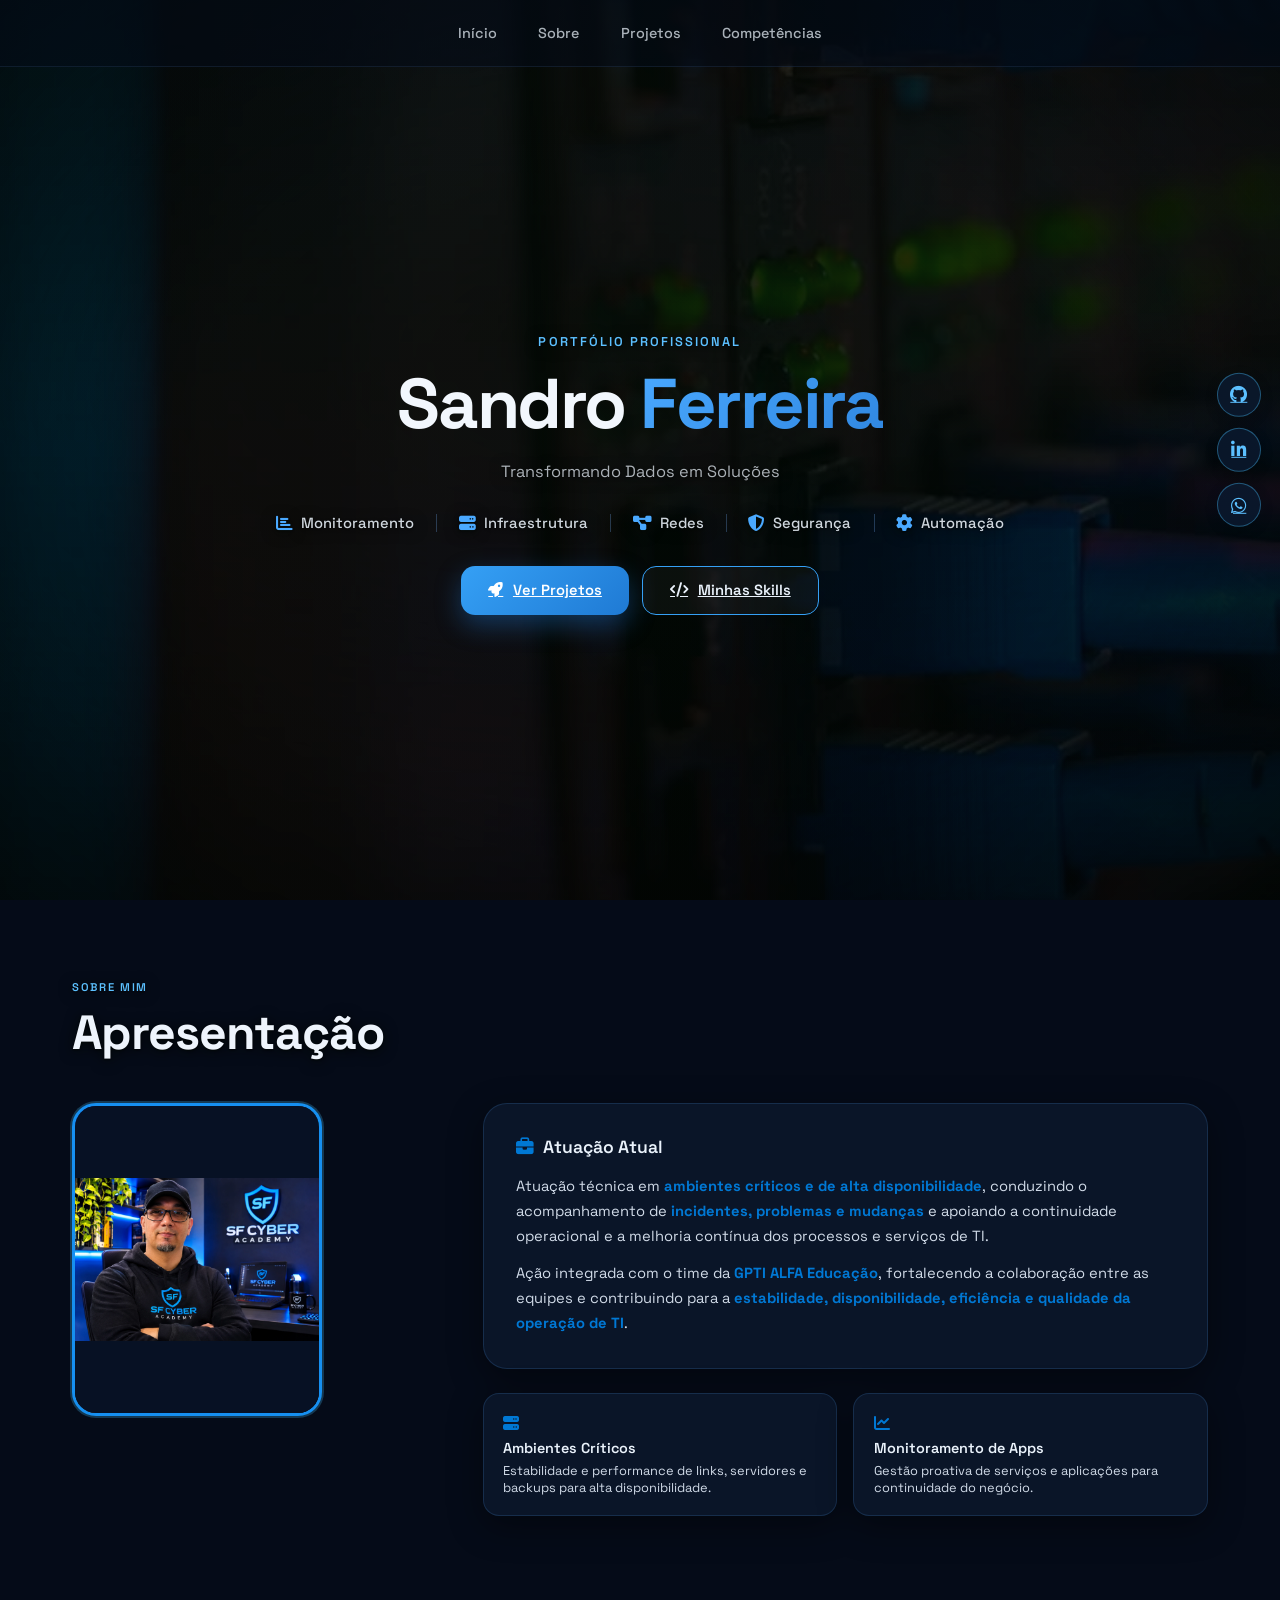
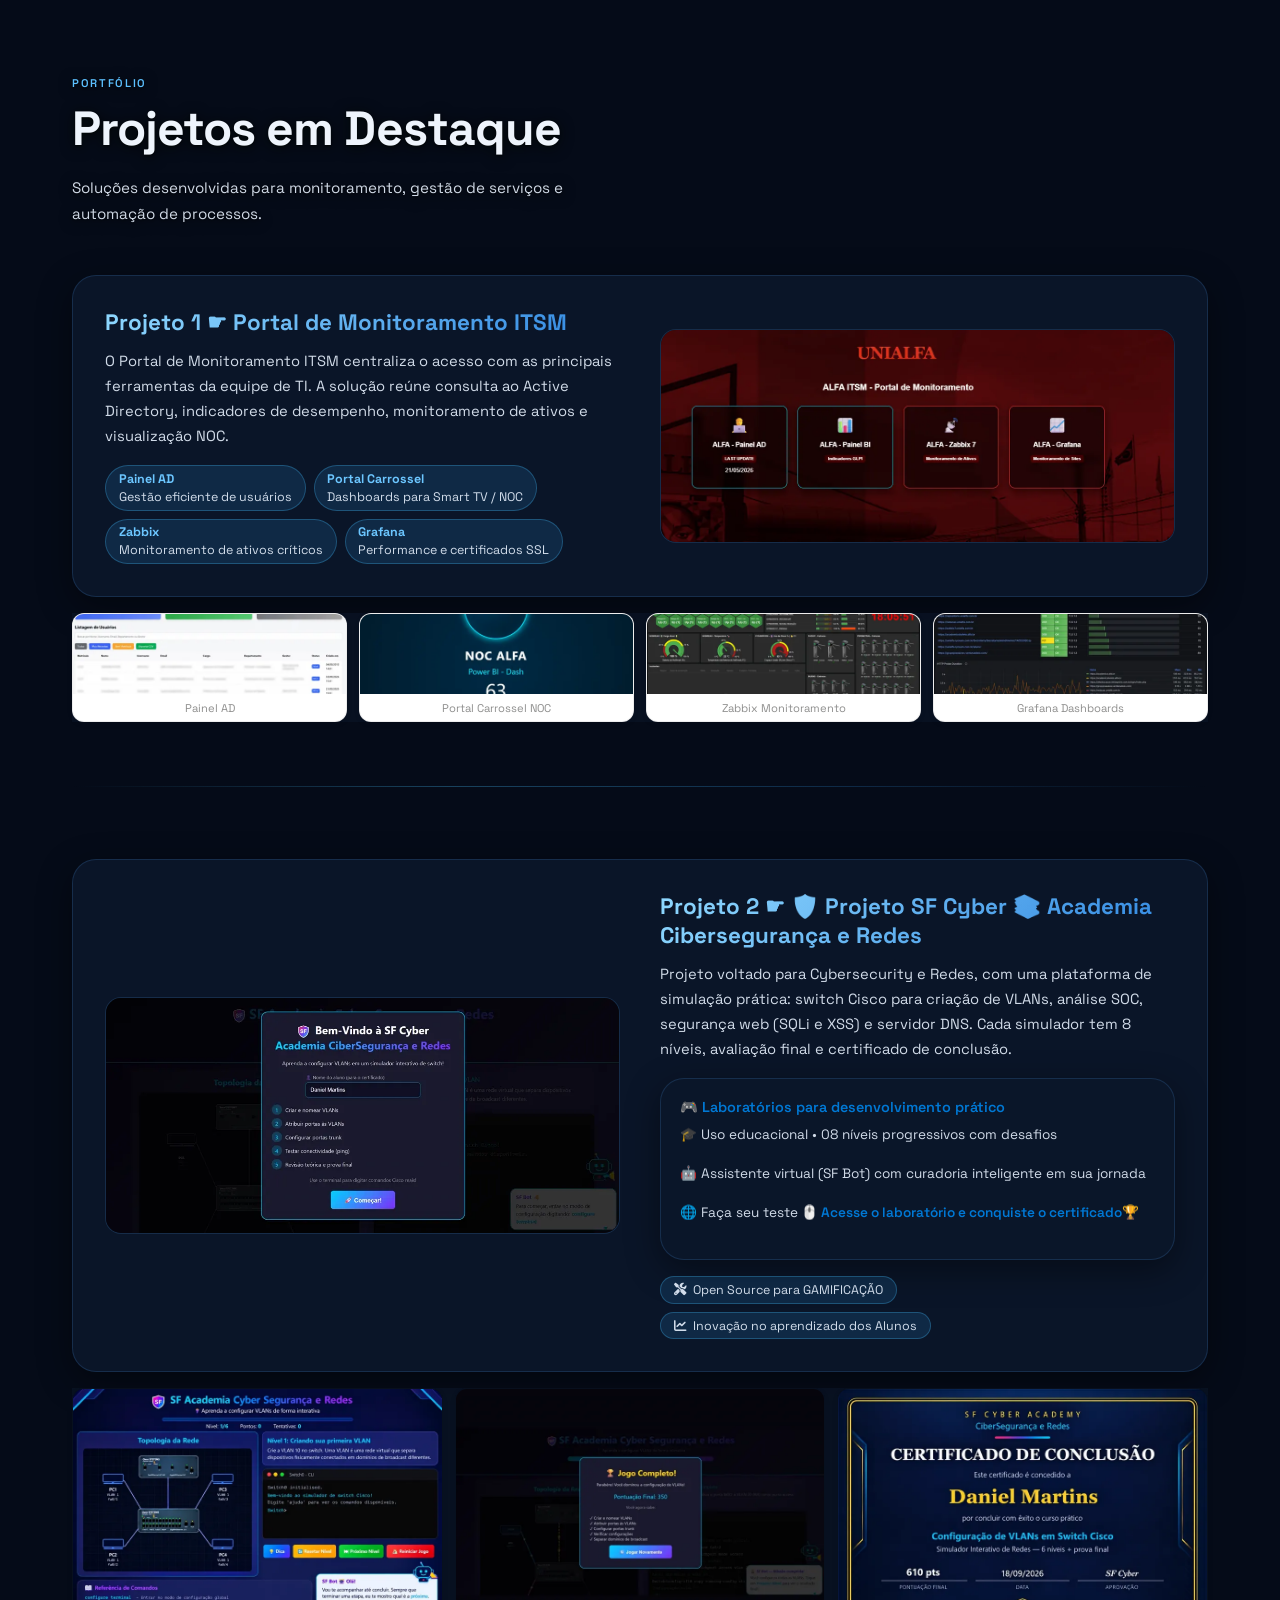
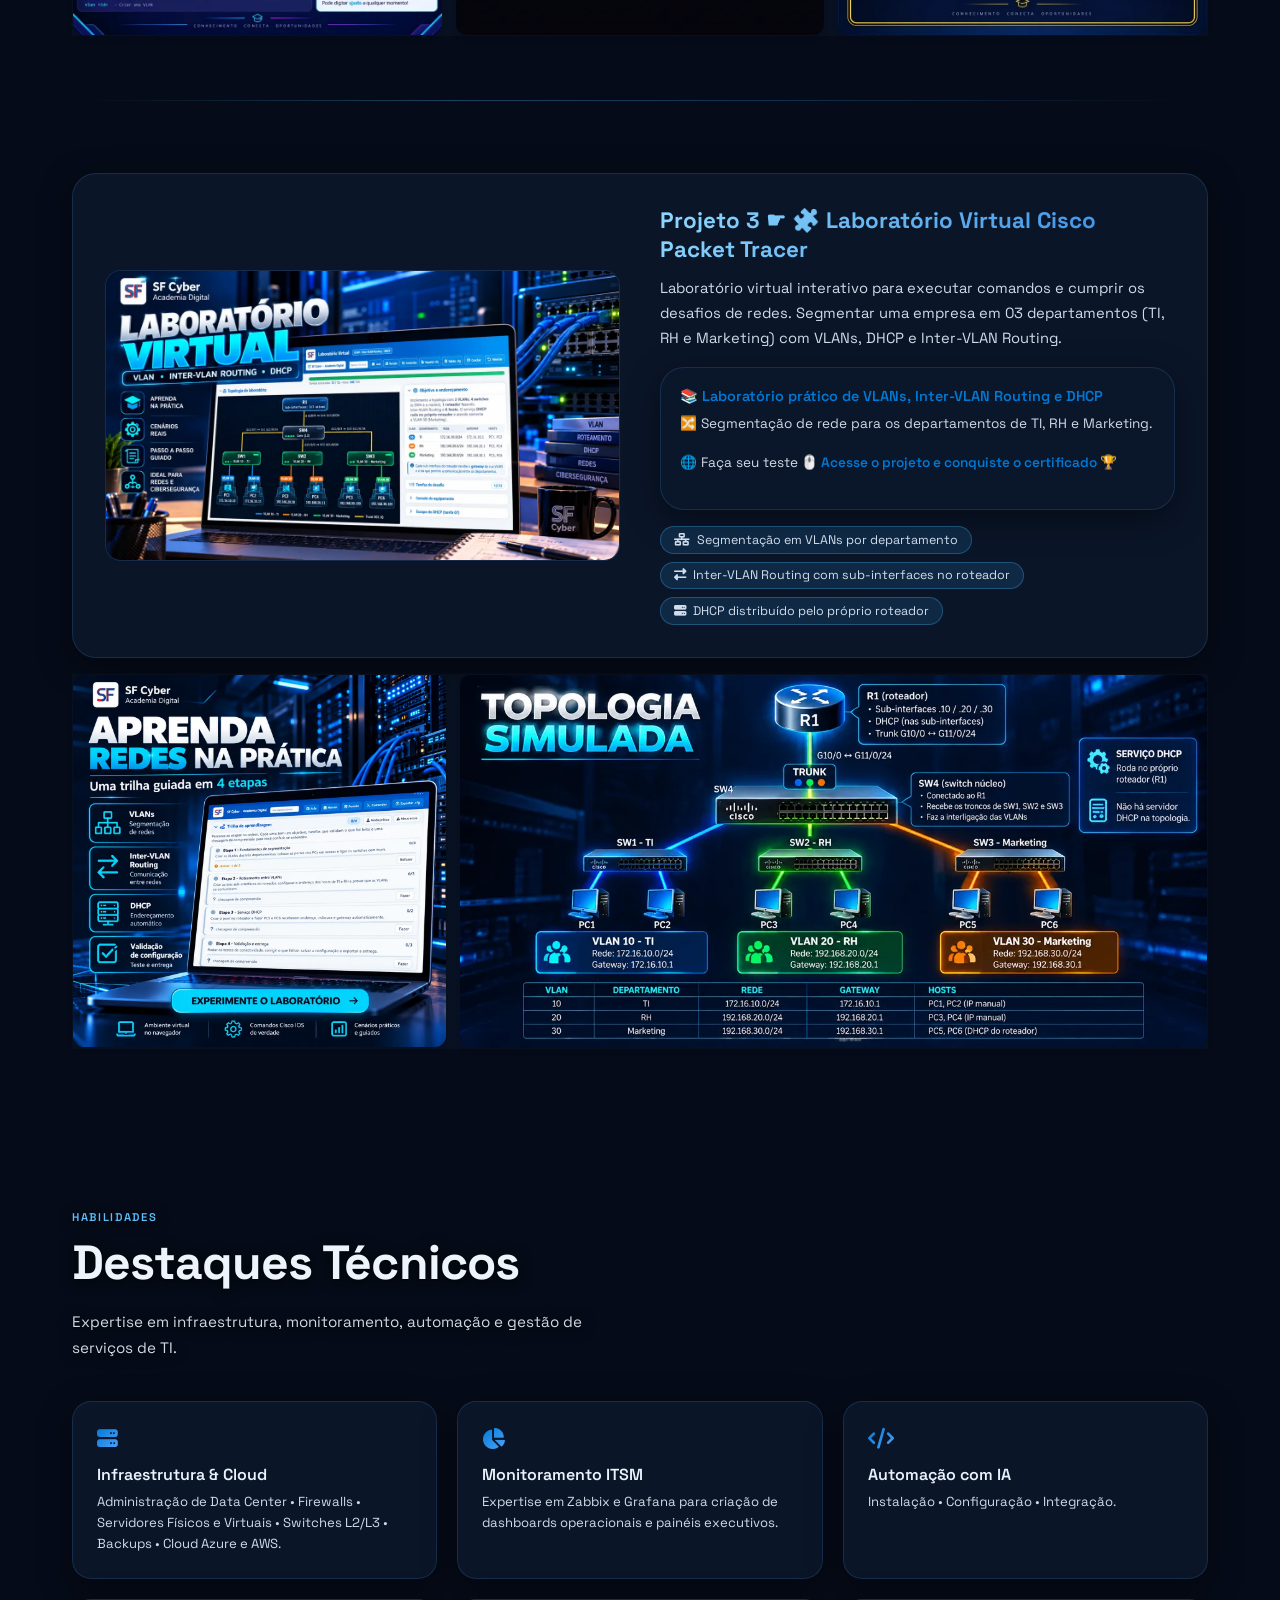
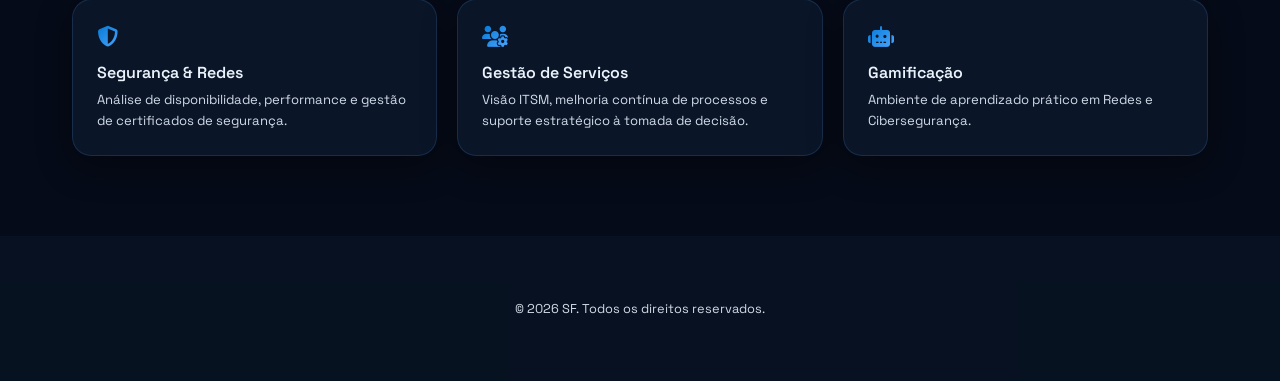
==== commit f4699129: "Add files via upload" ====
--- a/index.html
+++ b/index.html
@@ -219,59 +219,61 @@
             align-items: start;
             margin-top: 2.5rem;
         }
+        /* Foto de perfil: moldura unica e preenchimento sem cortar a imagem */
         .profile-wrap {
             position: relative;
-            display: inline-block;
-            /* o anel giratorio nao pode vazar: porem overflow:hidden cortaria
-               o proprio anel (ele vive em inset negativo), entao o anel e
-               mantido dentro do proprio formato — ver animacao abaixo */
+            display: block;
+            width: min(100%, 250px);
+            aspect-ratio: 4 / 5;
+            overflow: hidden;
+            isolation: isolate;
+            border: 3px solid #168ff0;
+            border-radius: 1.5rem;
+            background-color: #071426;
+            background-image: url("perfil.webp");
+            background-size: cover;
+            background-position: center;
+            box-shadow: 0 8px 24px rgba(0, 120, 212, 0.18);
+        }
+
+        /* Fundo desfocado usa a mesma foto para preencher o quadro vertical */
+        .profile-wrap::before {
+            content: "";
+            position: absolute;
+            inset: -12px;
+            z-index: 0;
+            background-image: url("perfil.webp");
+            background-size: cover;
+            background-position: center;
+            filter: blur(12px);
+            opacity: 0.72;
+            transform: scale(1.06);
+        }
+
+        .profile-wrap::after {
+            content: "";
+            position: absolute;
+            inset: 0;
+            z-index: 0;
+            background: linear-gradient(
+                180deg,
+                rgba(3, 10, 22, 0.08),
+                rgba(3, 10, 22, 0.22)
+            );
+            pointer-events: none;
         }
 
         .profile-wrap img {
-            width: 100%;
-            max-width: 240px;
-            /* height:auto e obrigatorio: sem isso o atributo height="526" do
-               HTML vira altura fixae a imagem e esticada */
-            height: auto;
-            aspect-ratio: auto; /* Mantém uma proporção equilibrada sem esticar */
-            object-fit: contain;
-            border-radius: 1.5rem;
             position: relative;
             z-index: 1;
             display: block;
-        }
-
-            /* Anel giratorio: anima o ANGULO do conic-gradient em vez de girar o
-           elemento. Girar um retangulo nao quadrado faz os cantos escaparem
-           da caixa (era o que aparecia como aba azul torta ao redor da foto). */
-        @property --ring-angle {
-            syntax: '<angle>';
-            initial-value: 0deg;
-            inherits: false;
-        }
-        .profile-wrap::before {
-            content: '';
-            position: absolute;
-            inset: -6px;
-            border-radius: 1.8rem;
-            background: conic-gradient(from var(--ring-angle), #0078d4, #50a6ff, #106ebe, #0078d4);
-            z-index: 0;
-            animation: spinBorder 4s linear infinite;
-        }
-        .profile-wrap::after {
-            content: '';
-            position: absolute;
-            inset: -2px;
-            border-radius: 1.7rem;
-            background: #fafbfc;
-            z-index: 0;
-        }
-        @keyframes spinBorder {
-            to { --ring-angle: 360deg; }
-        }
-        /* fallback: sem suporte a @property, o anel fica estatico (angular 0deg) */
-        @supports not (background: conic-gradient(from var(--ring-angle), red, blue)) {
-            .profile-wrap::before { animation: none; }
+            width: 100%;
+            max-width: none;
+            height: 100%;
+            object-fit: contain;
+            object-position: center;
+            border: 0;
+            border-radius: 0;
         }
         .about-card {
             background: #ffffff;
@@ -806,7 +808,7 @@
             <div class="about-grid">
                 <div class="reveal-left" style="transition-delay:0.1s">
                     <div class="profile-wrap">
-                        <img src="perfil.webp" width="480" height="526" alt="Sandro Ferreira" decoding="async">
+                        <img src="perfil.webp" width="1536" height="1024" alt="Sandro Ferreira" decoding="async">
                     </div>
                 </div>
                 <div class="reveal-right" style="transition-delay:0.15s">
@@ -1116,4 +1118,4 @@
     })();
     </script>
 </body>
-</html>
+</html>
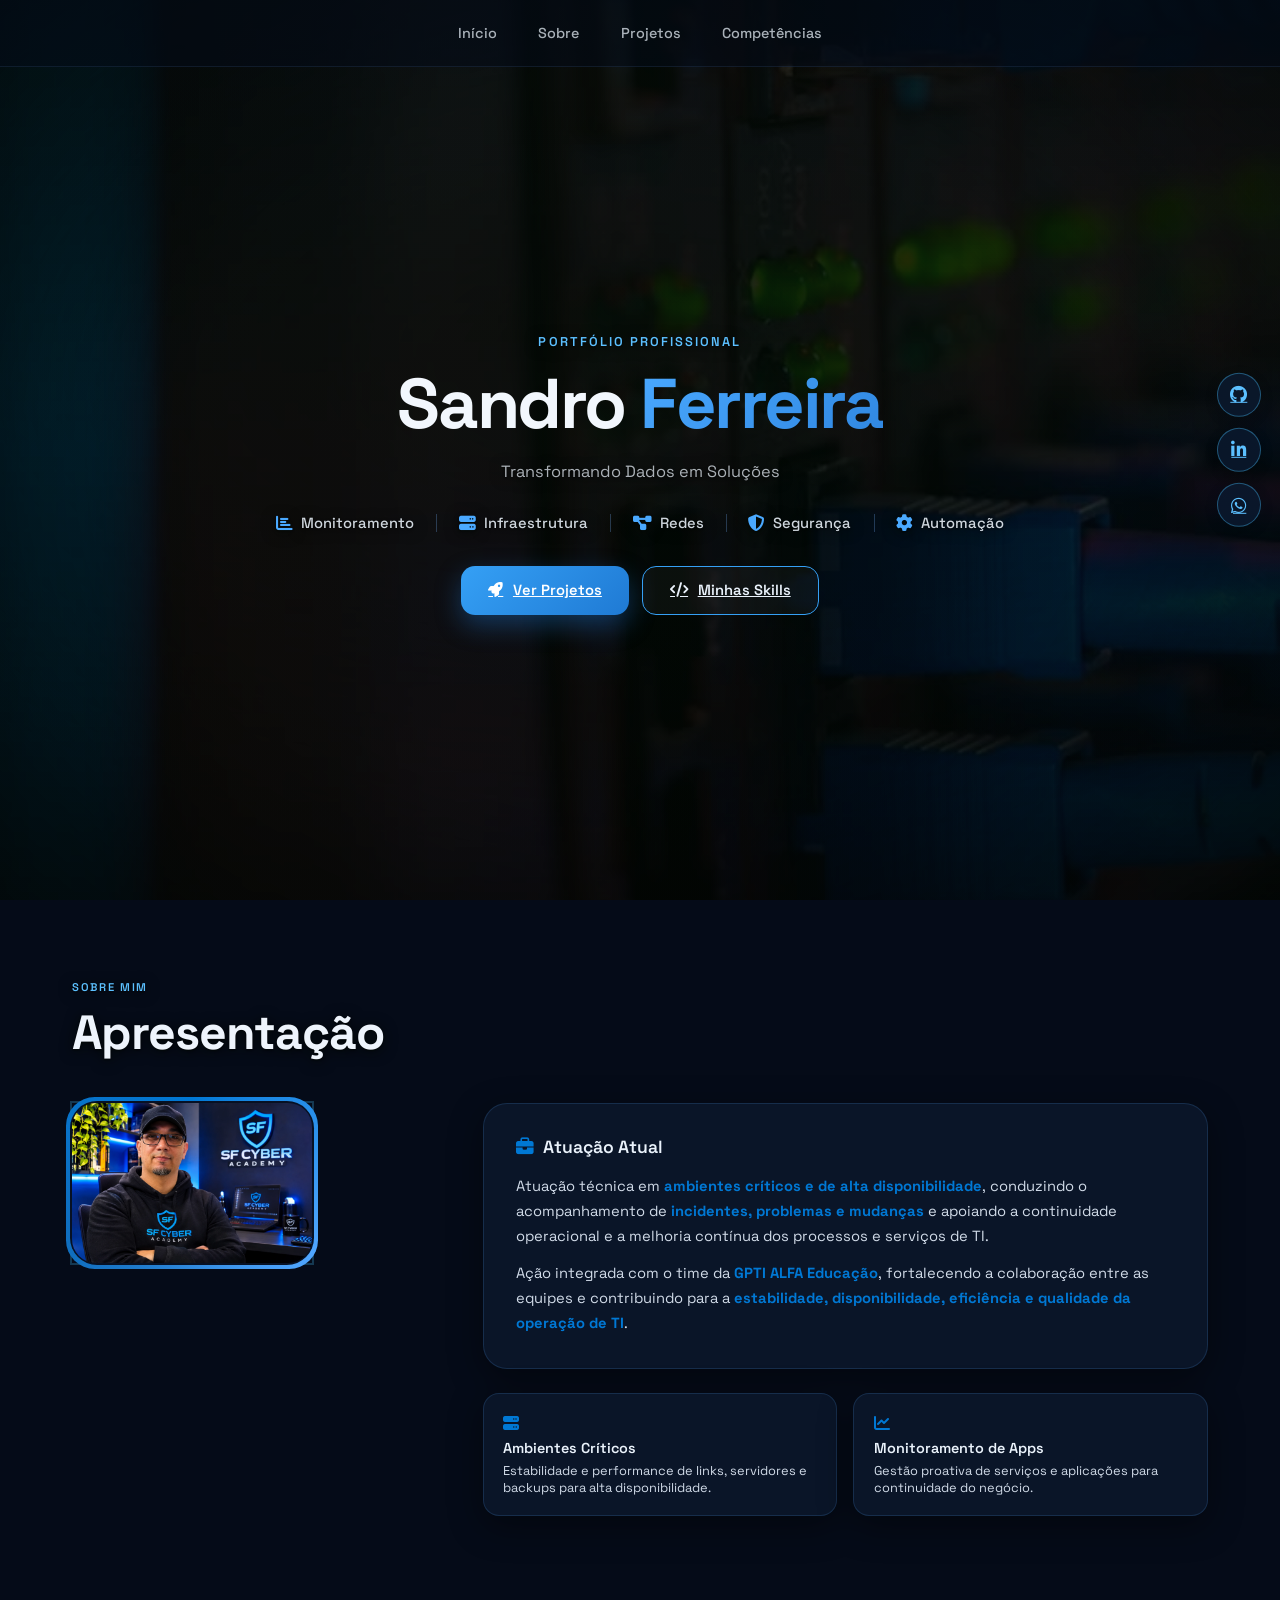
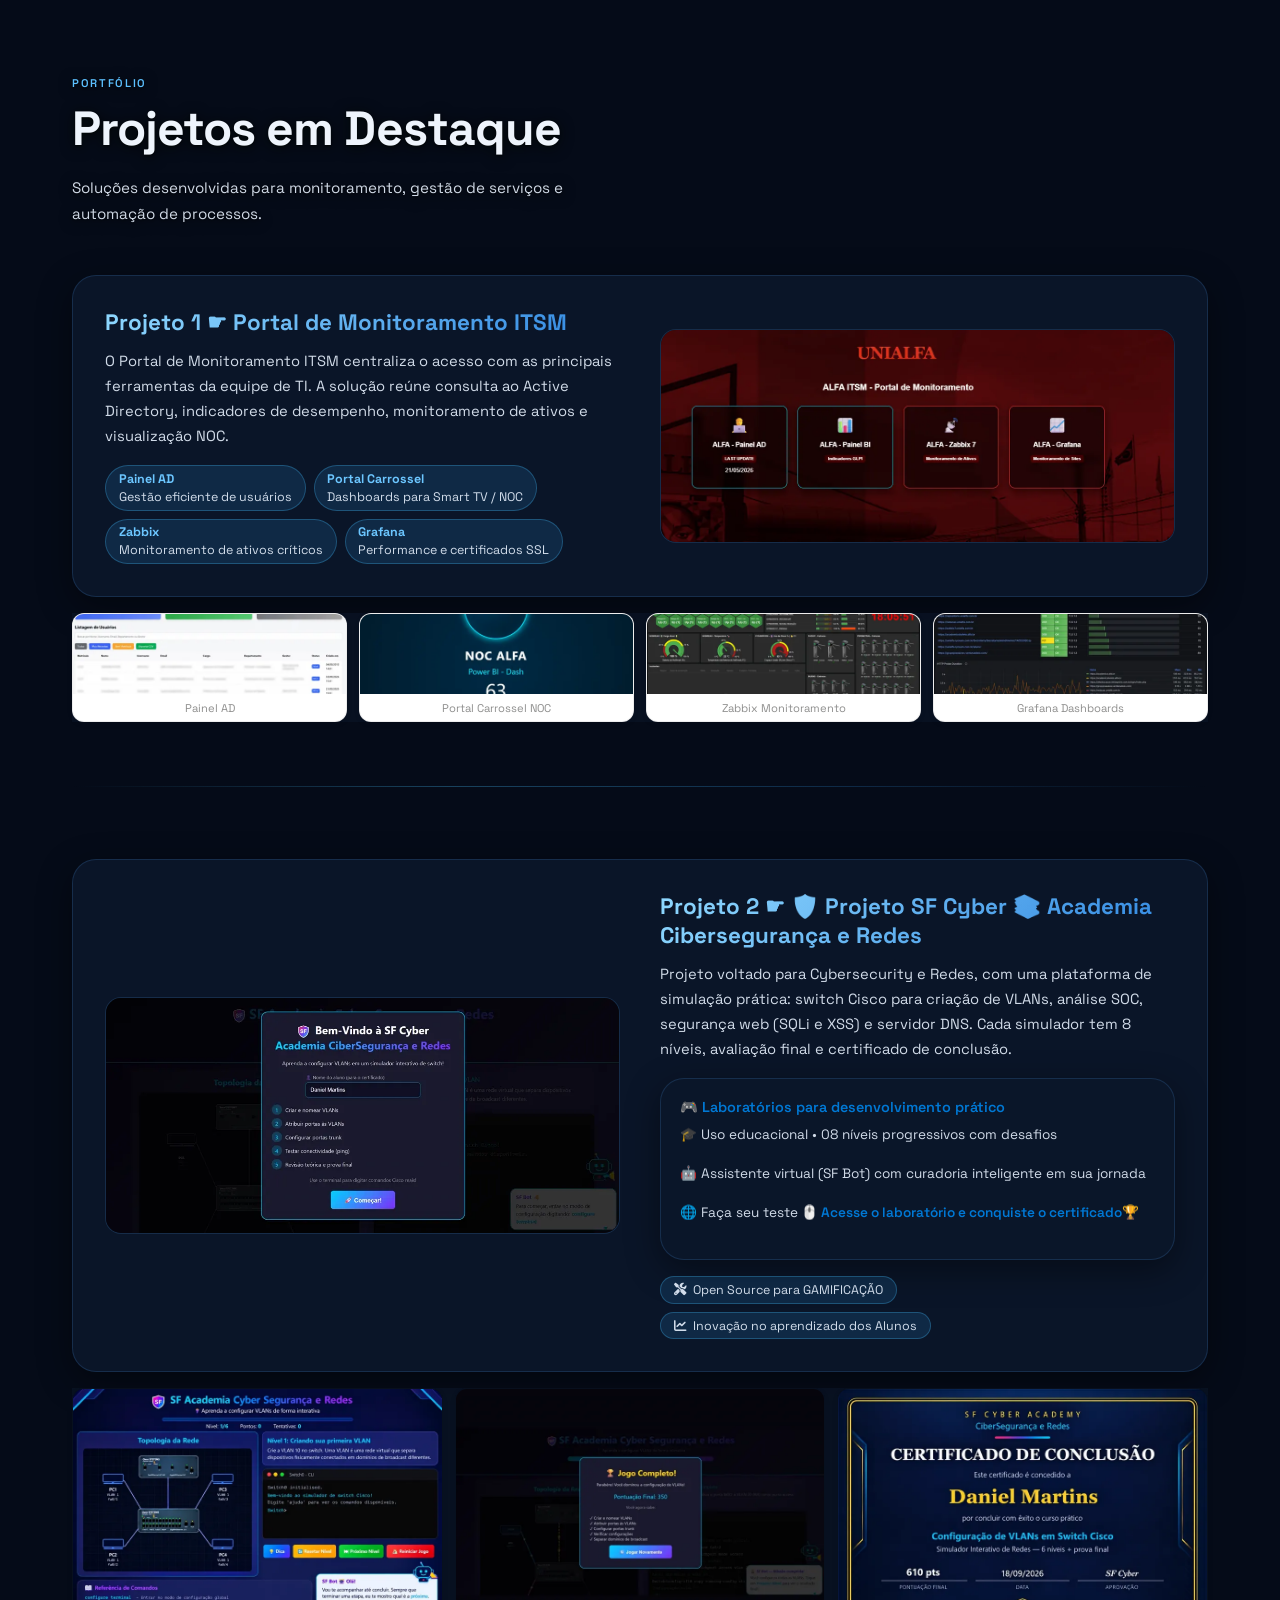
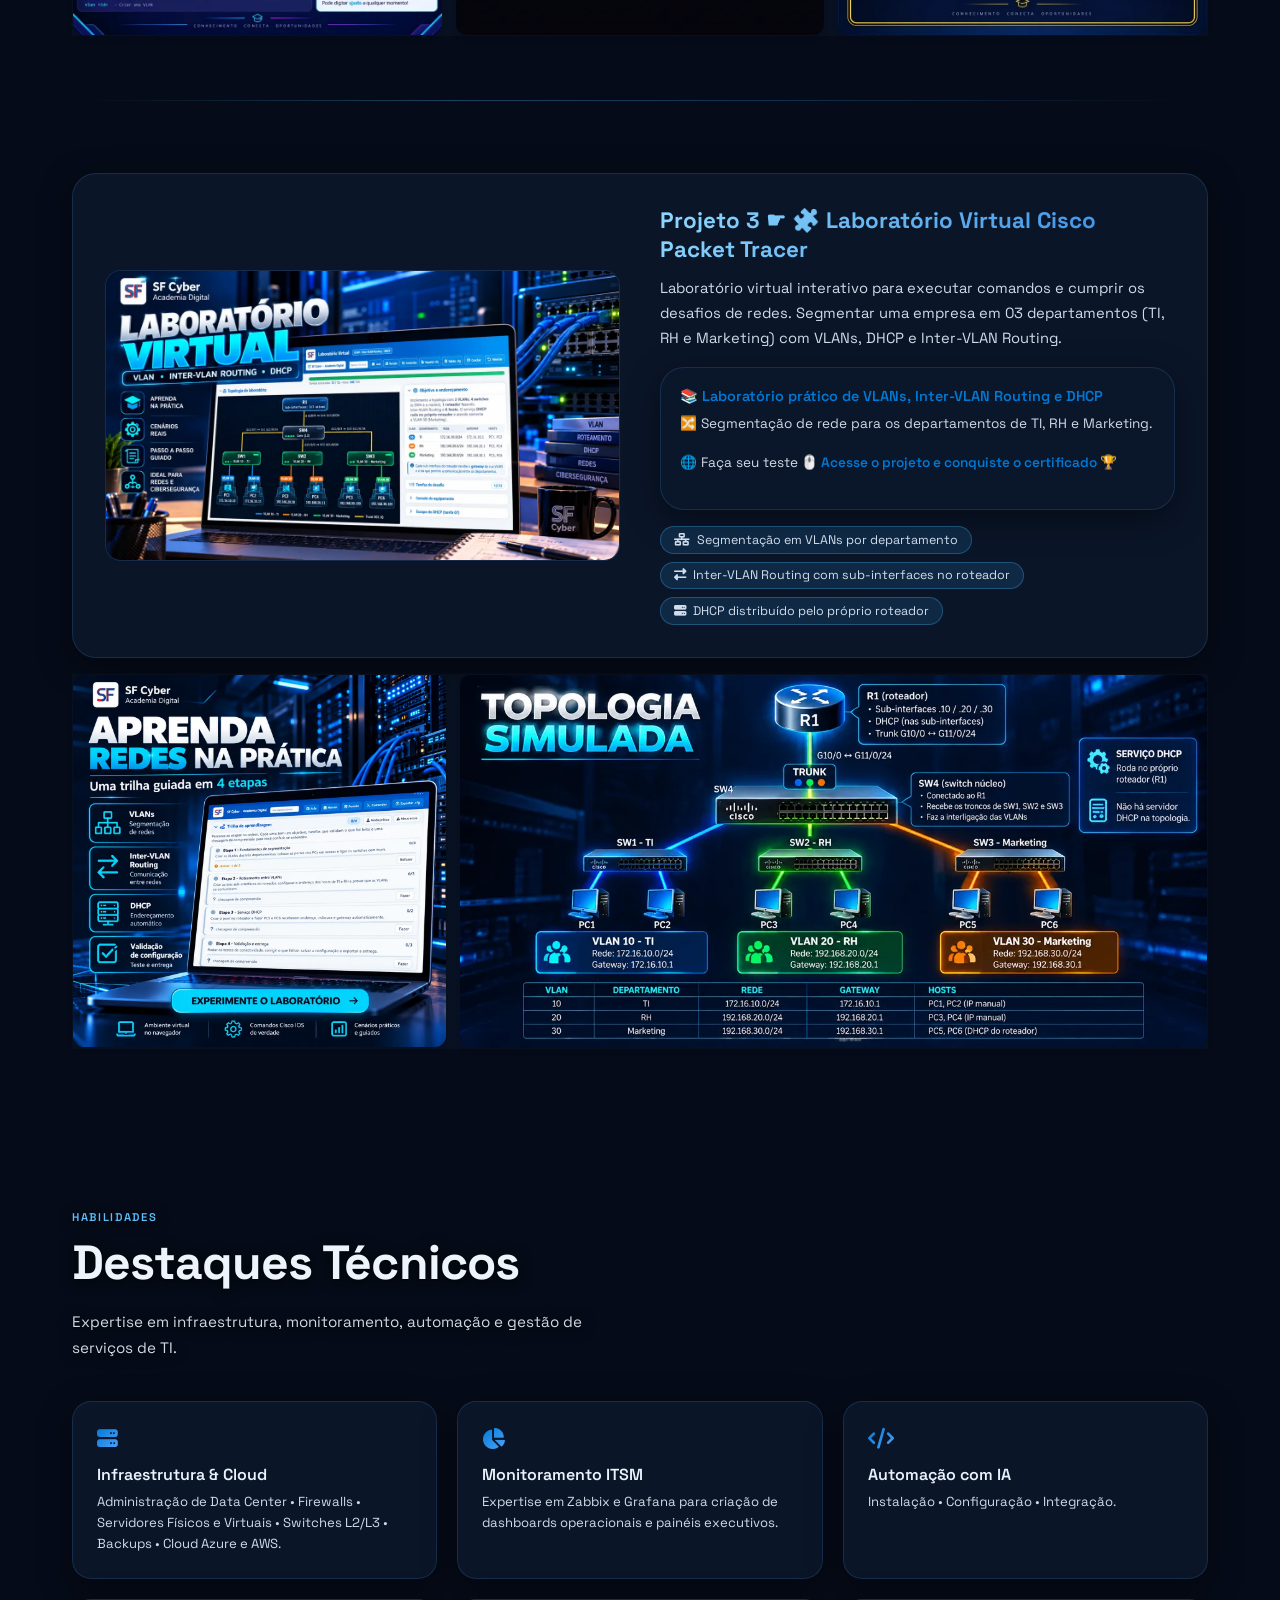
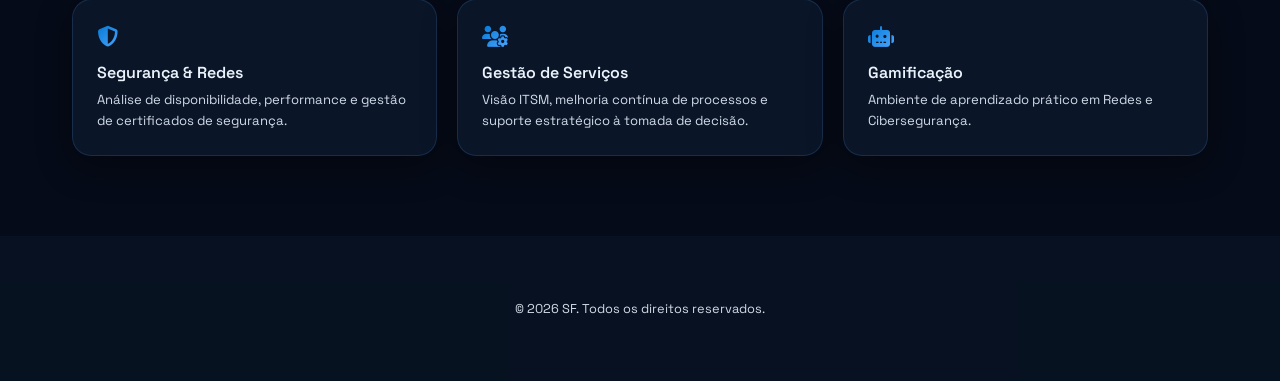
==== commit b18252da: "Add files via upload" ====
--- a/index.html
+++ b/index.html
@@ -219,61 +219,59 @@
             align-items: start;
             margin-top: 2.5rem;
         }
-        /* Foto de perfil: moldura unica e preenchimento sem cortar a imagem */
         .profile-wrap {
             position: relative;
-            display: block;
-            width: min(100%, 250px);
-            aspect-ratio: 4 / 5;
-            overflow: hidden;
-            isolation: isolate;
-            border: 3px solid #168ff0;
+            display: inline-block;
+            /* o anel giratorio nao pode vazar: porem overflow:hidden cortaria
+               o proprio anel (ele vive em inset negativo), entao o anel e
+               mantido dentro do proprio formato — ver animacao abaixo */
+        }
+
+        .profile-wrap img {
+            width: 100%;
+            max-width: 240px;
+            /* height:auto e obrigatorio: sem isso o atributo height="526" do
+               HTML vira altura fixae a imagem e esticada */
+            height: auto;
+            aspect-ratio: auto; /* Mantém uma proporção equilibrada sem esticar */
+            object-fit: contain;
             border-radius: 1.5rem;
-            background-color: #071426;
-            background-image: url("perfil.webp");
-            background-size: cover;
-            background-position: center;
-            box-shadow: 0 8px 24px rgba(0, 120, 212, 0.18);
-        }
-
-        /* Fundo desfocado usa a mesma foto para preencher o quadro vertical */
-        .profile-wrap::before {
-            content: "";
-            position: absolute;
-            inset: -12px;
-            z-index: 0;
-            background-image: url("perfil.webp");
-            background-size: cover;
-            background-position: center;
-            filter: blur(12px);
-            opacity: 0.72;
-            transform: scale(1.06);
-        }
-
-        .profile-wrap::after {
-            content: "";
-            position: absolute;
-            inset: 0;
-            z-index: 0;
-            background: linear-gradient(
-                180deg,
-                rgba(3, 10, 22, 0.08),
-                rgba(3, 10, 22, 0.22)
-            );
-            pointer-events: none;
-        }
-
-        .profile-wrap img {
             position: relative;
             z-index: 1;
             display: block;
-            width: 100%;
-            max-width: none;
-            height: 100%;
-            object-fit: contain;
-            object-position: center;
-            border: 0;
-            border-radius: 0;
+        }
+
+            /* Anel giratorio: anima o ANGULO do conic-gradient em vez de girar o
+           elemento. Girar um retangulo nao quadrado faz os cantos escaparem
+           da caixa (era o que aparecia como aba azul torta ao redor da foto). */
+        @property --ring-angle {
+            syntax: '<angle>';
+            initial-value: 0deg;
+            inherits: false;
+        }
+        .profile-wrap::before {
+            content: '';
+            position: absolute;
+            inset: -6px;
+            border-radius: 1.8rem;
+            background: conic-gradient(from var(--ring-angle), #0078d4, #50a6ff, #106ebe, #0078d4);
+            z-index: 0;
+            animation: spinBorder 4s linear infinite;
+        }
+        .profile-wrap::after {
+            content: '';
+            position: absolute;
+            inset: -2px;
+            border-radius: 1.7rem;
+            background: #fafbfc;
+            z-index: 0;
+        }
+        @keyframes spinBorder {
+            to { --ring-angle: 360deg; }
+        }
+        /* fallback: sem suporte a @property, o anel fica estatico (angular 0deg) */
+        @supports not (background: conic-gradient(from var(--ring-angle), red, blue)) {
+            .profile-wrap::before { animation: none; }
         }
         .about-card {
             background: #ffffff;
@@ -808,7 +806,7 @@
             <div class="about-grid">
                 <div class="reveal-left" style="transition-delay:0.1s">
                     <div class="profile-wrap">
-                        <img src="perfil.webp" width="1536" height="1024" alt="Sandro Ferreira" decoding="async">
+                        <img src="perfil.webp" width="480" height="526" alt="Sandro Ferreira" decoding="async">
                     </div>
                 </div>
                 <div class="reveal-right" style="transition-delay:0.15s">
@@ -1118,4 +1116,4 @@
     })();
     </script>
 </body>
-</html>+</html>
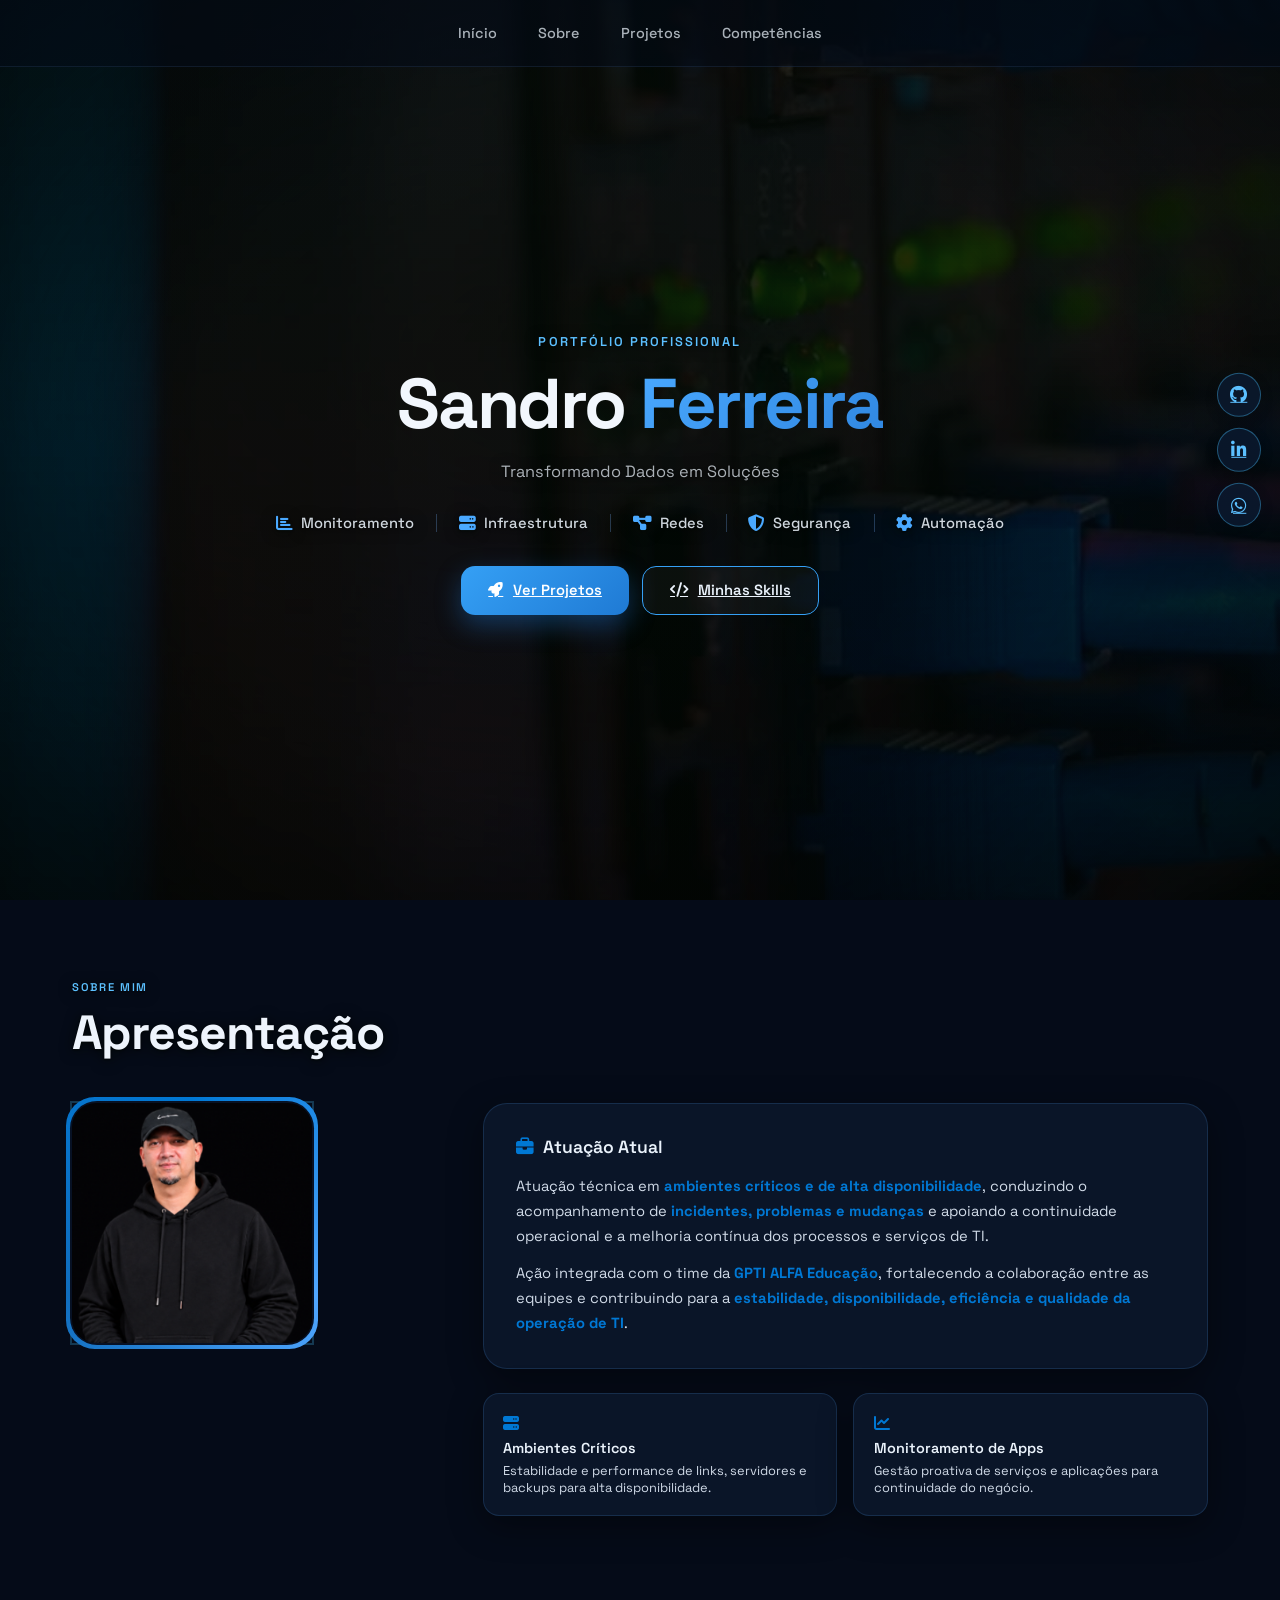
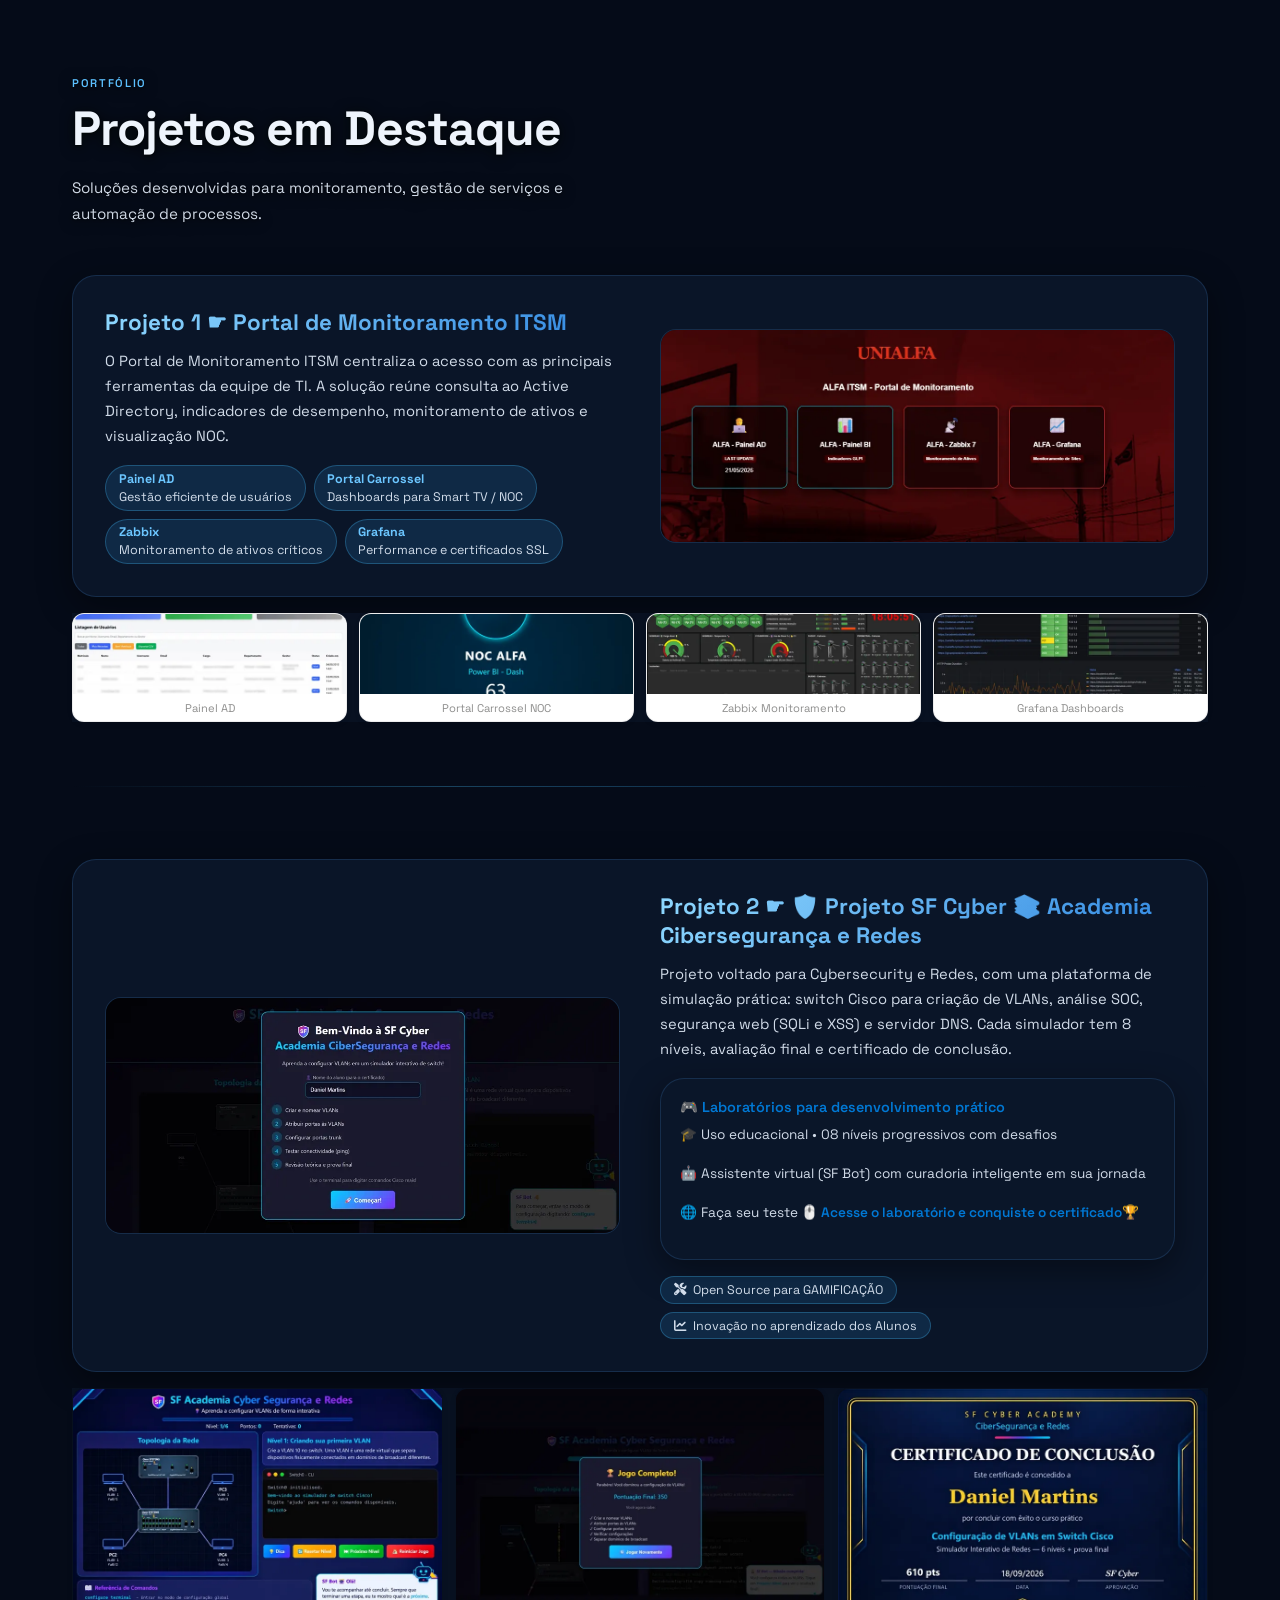
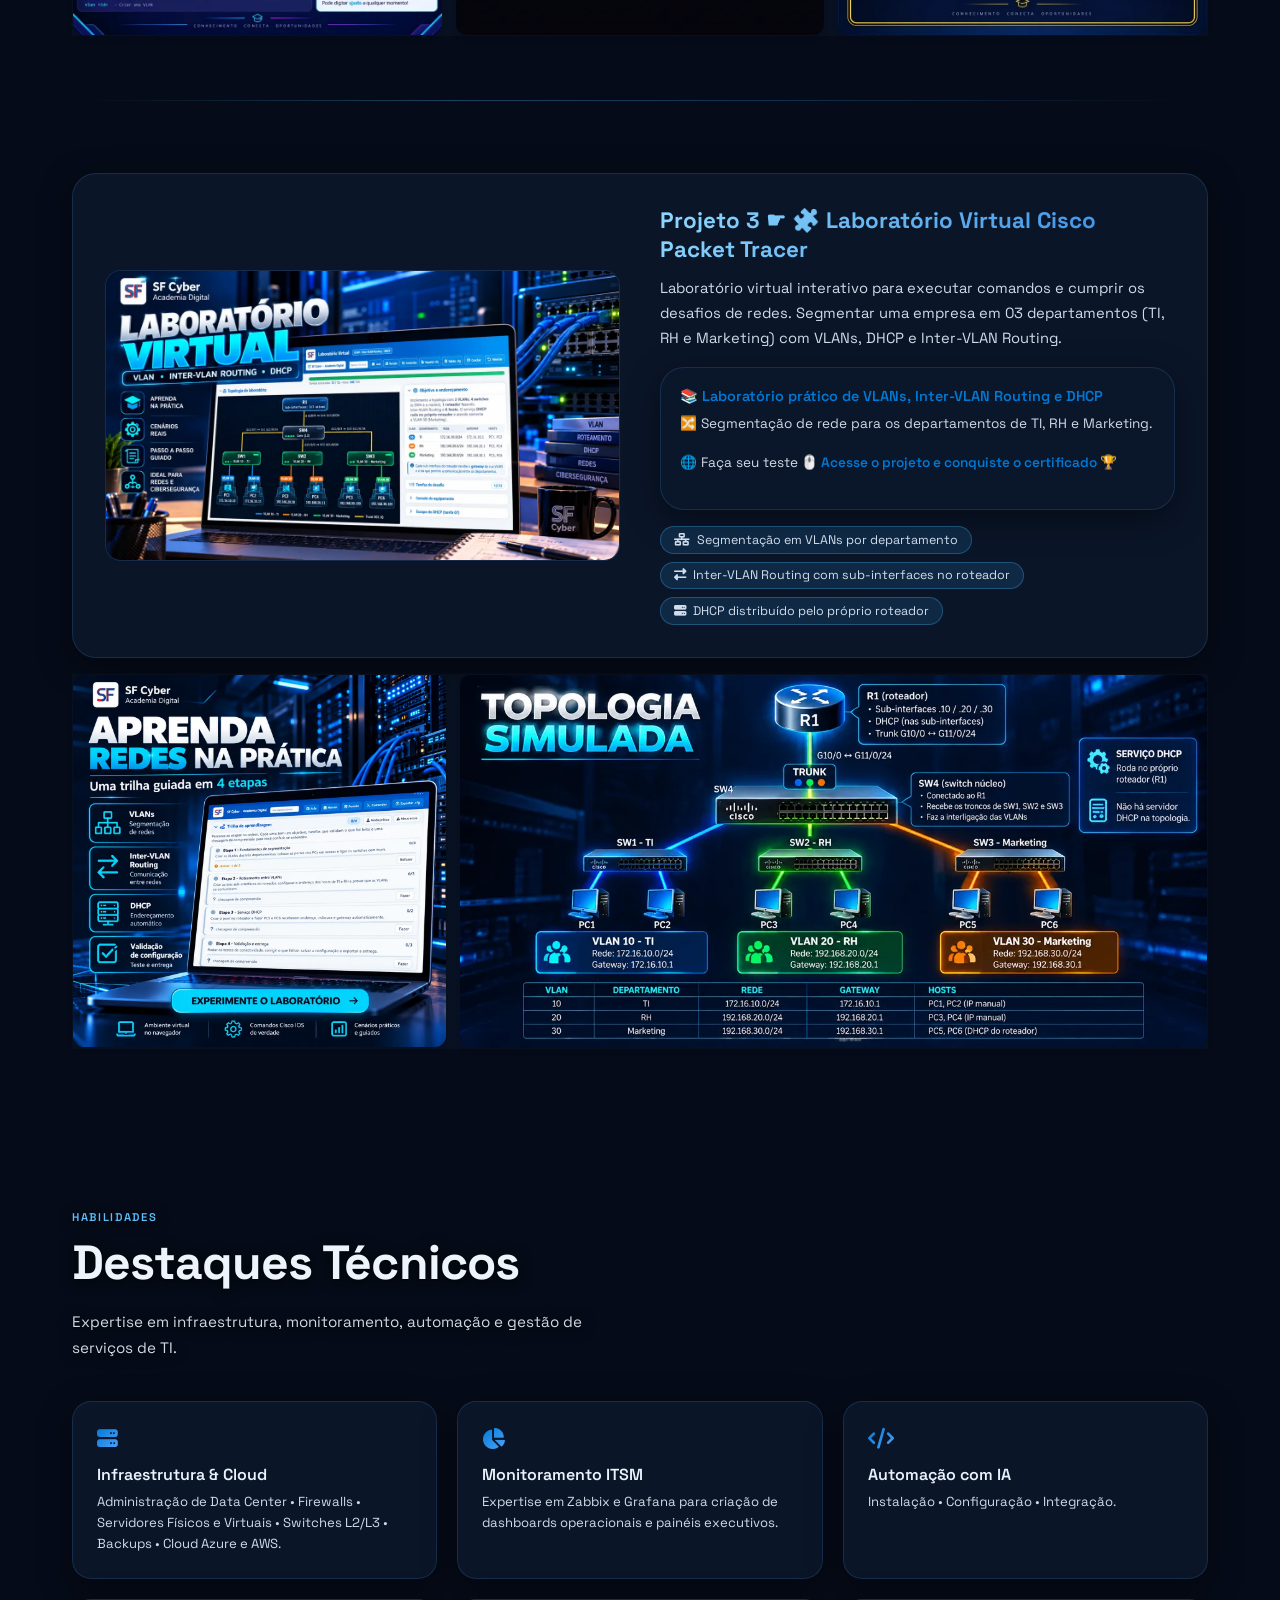
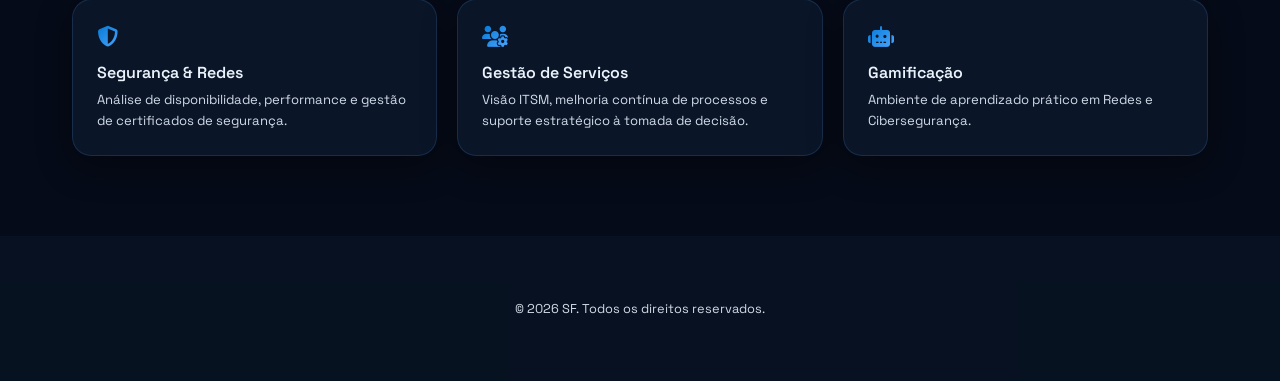
==== commit 782efe8c: "Update index.html" ====
--- a/index.html
+++ b/index.html
@@ -806,7 +806,7 @@
             <div class="about-grid">
                 <div class="reveal-left" style="transition-delay:0.1s">
                     <div class="profile-wrap">
-                        <img src="perfil.webp" width="480" height="526" alt="Sandro Ferreira" decoding="async">
+                        <img src="img/perfil.png" width="480" height="526" alt="Sandro Ferreira" decoding="async">
                     </div>
                 </div>
                 <div class="reveal-right" style="transition-delay:0.15s">
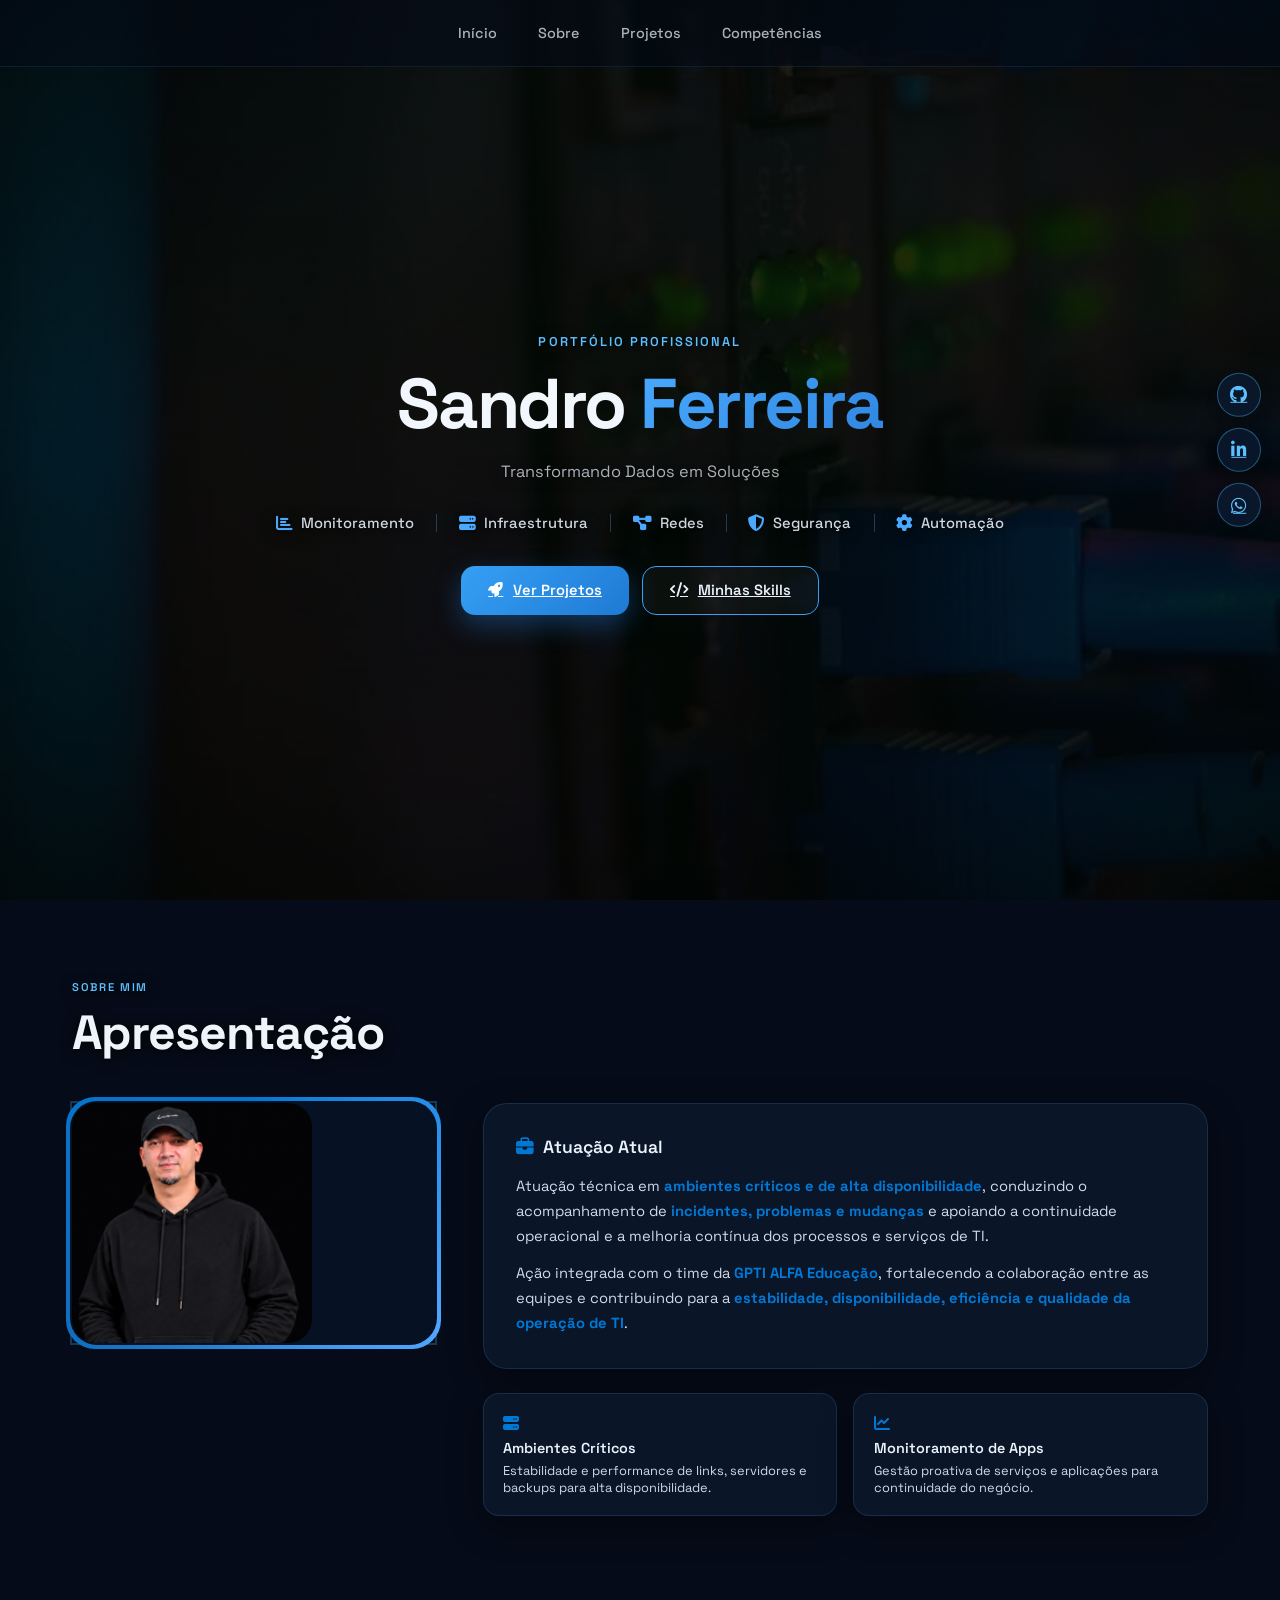
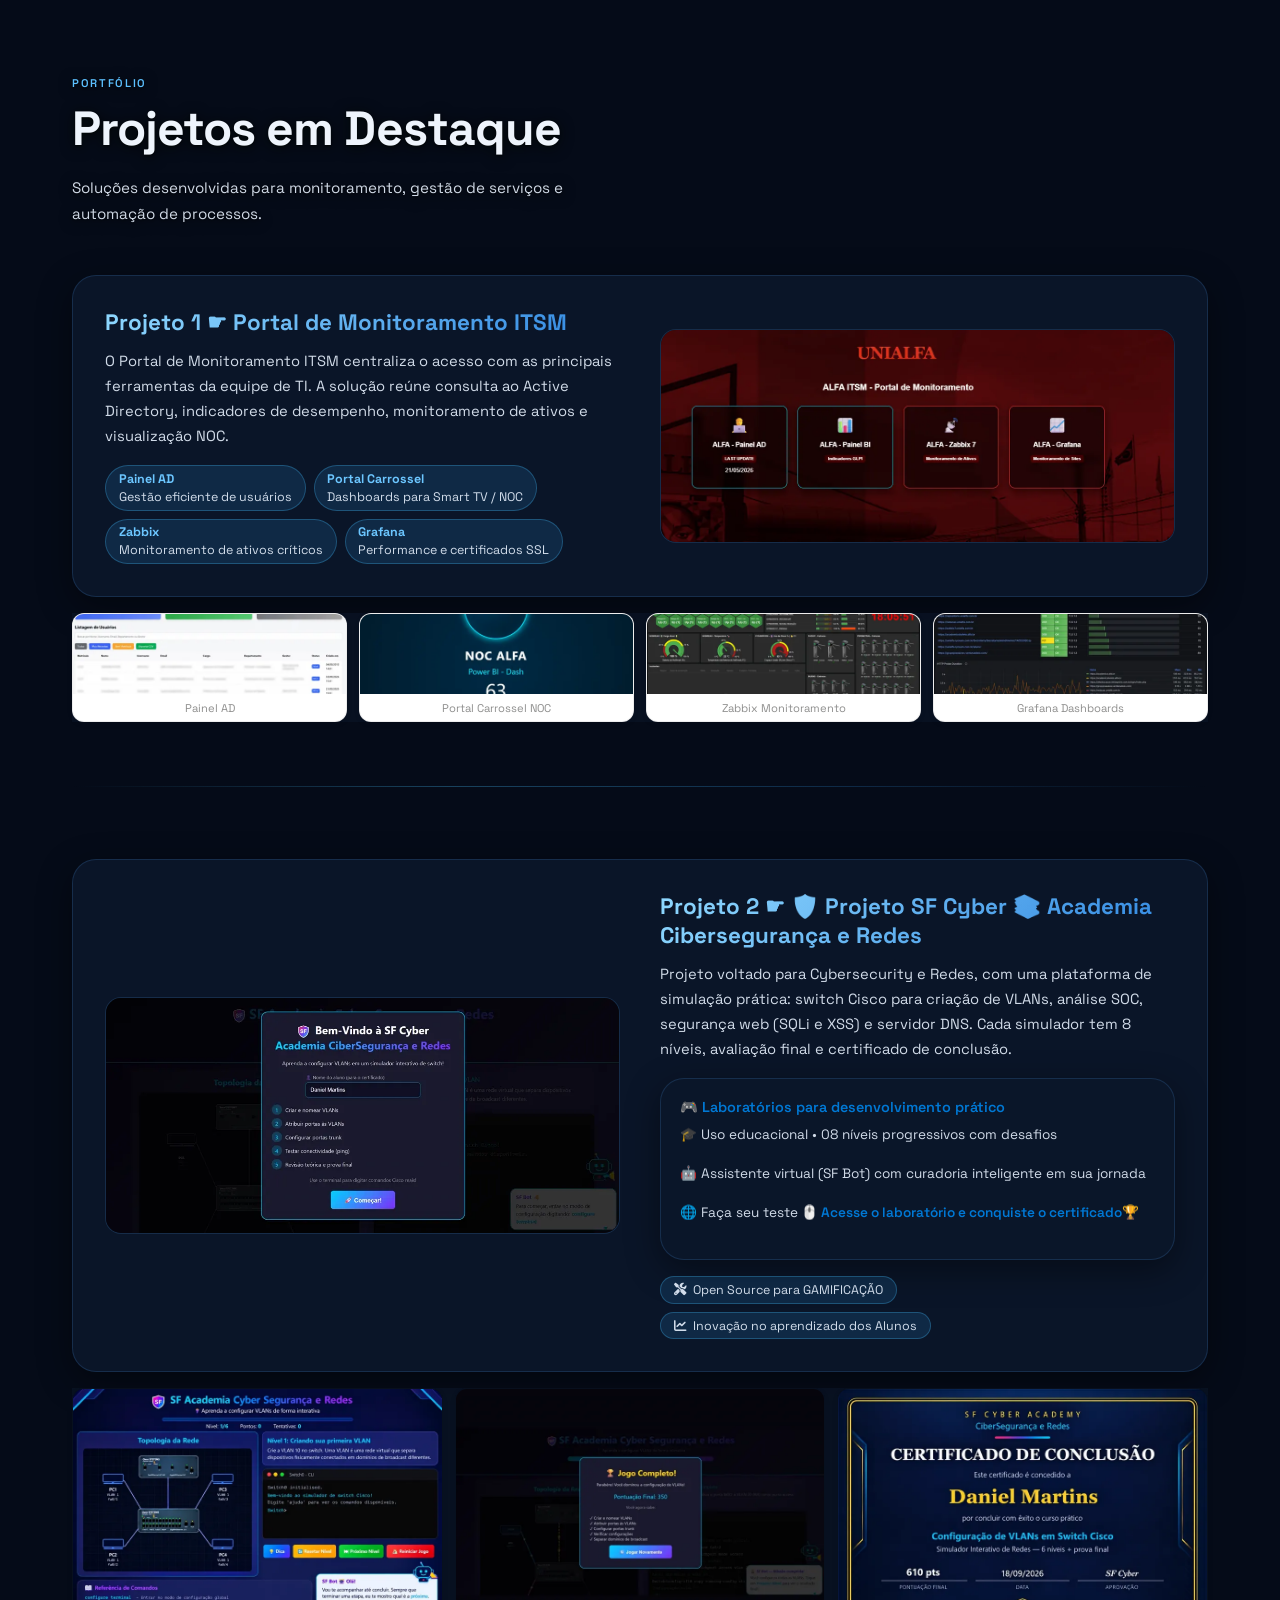
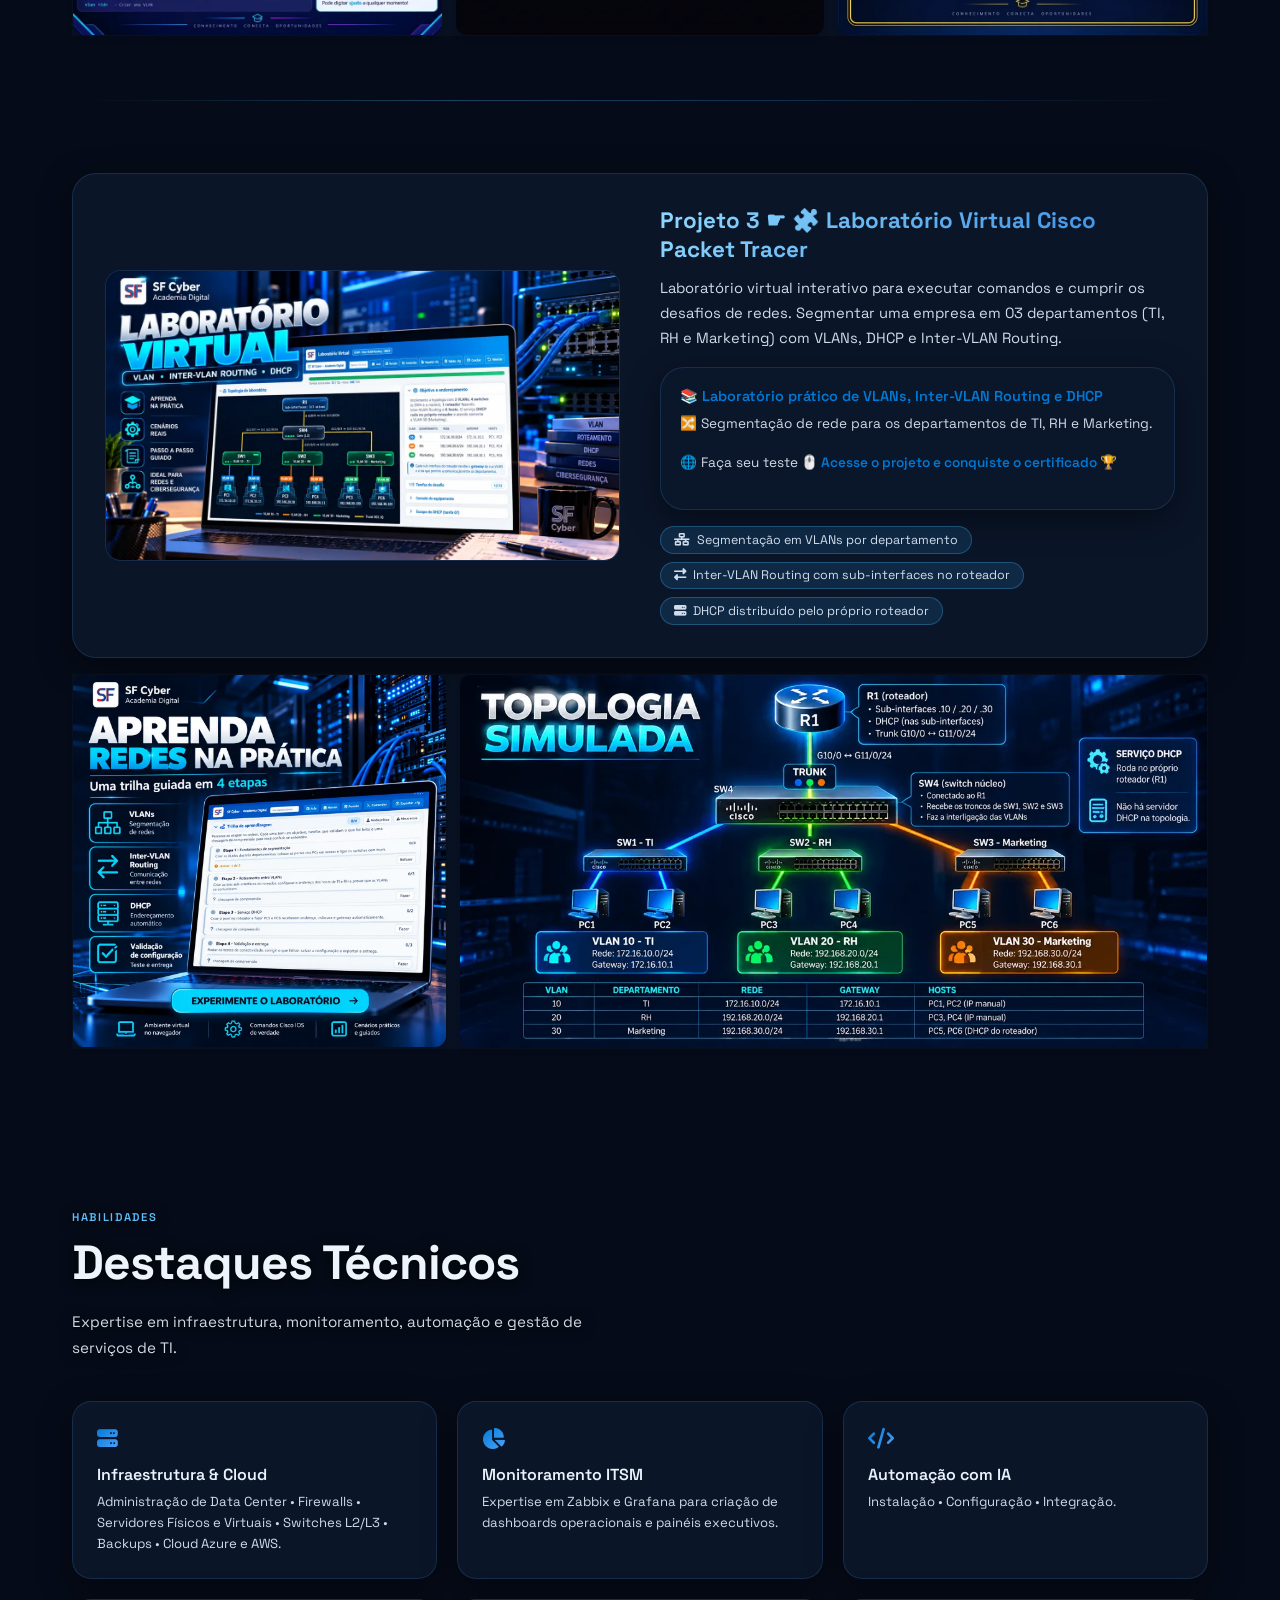
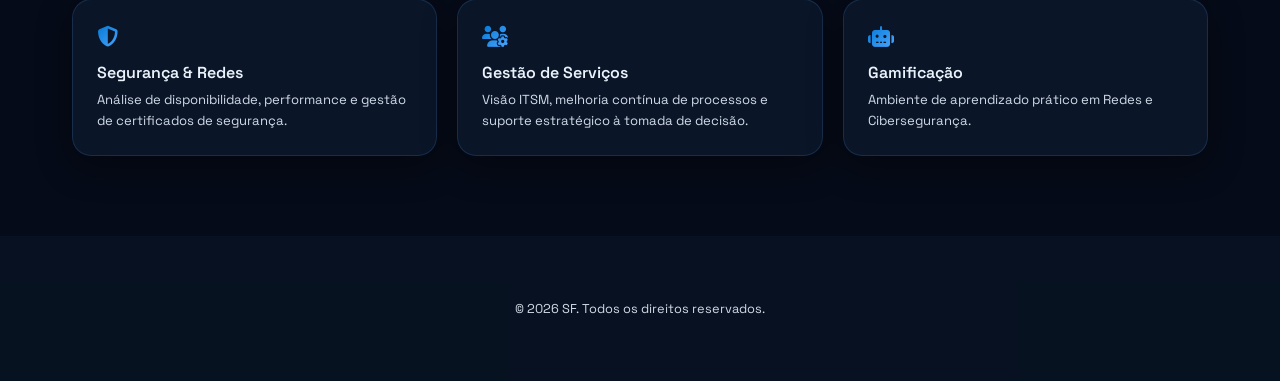
==== commit 0d4bd72b: "Clean up profile-wrap styles in index.html Removed unused styles for profile-wrap and adjusted image" ====
--- a/index.html
+++ b/index.html
@@ -219,15 +219,8 @@
             align-items: start;
             margin-top: 2.5rem;
         }
-        .profile-wrap {
-            position: relative;
-            display: inline-block;
-            /* o anel giratorio nao pode vazar: porem overflow:hidden cortaria
-               o proprio anel (ele vive em inset negativo), entao o anel e
-               mantido dentro do proprio formato — ver animacao abaixo */
-        }
-
-        .profile-wrap img {
+        
+      .profile-wrap img {
             width: 100%;
             max-width: 240px;
             /* height:auto e obrigatorio: sem isso o atributo height="526" do
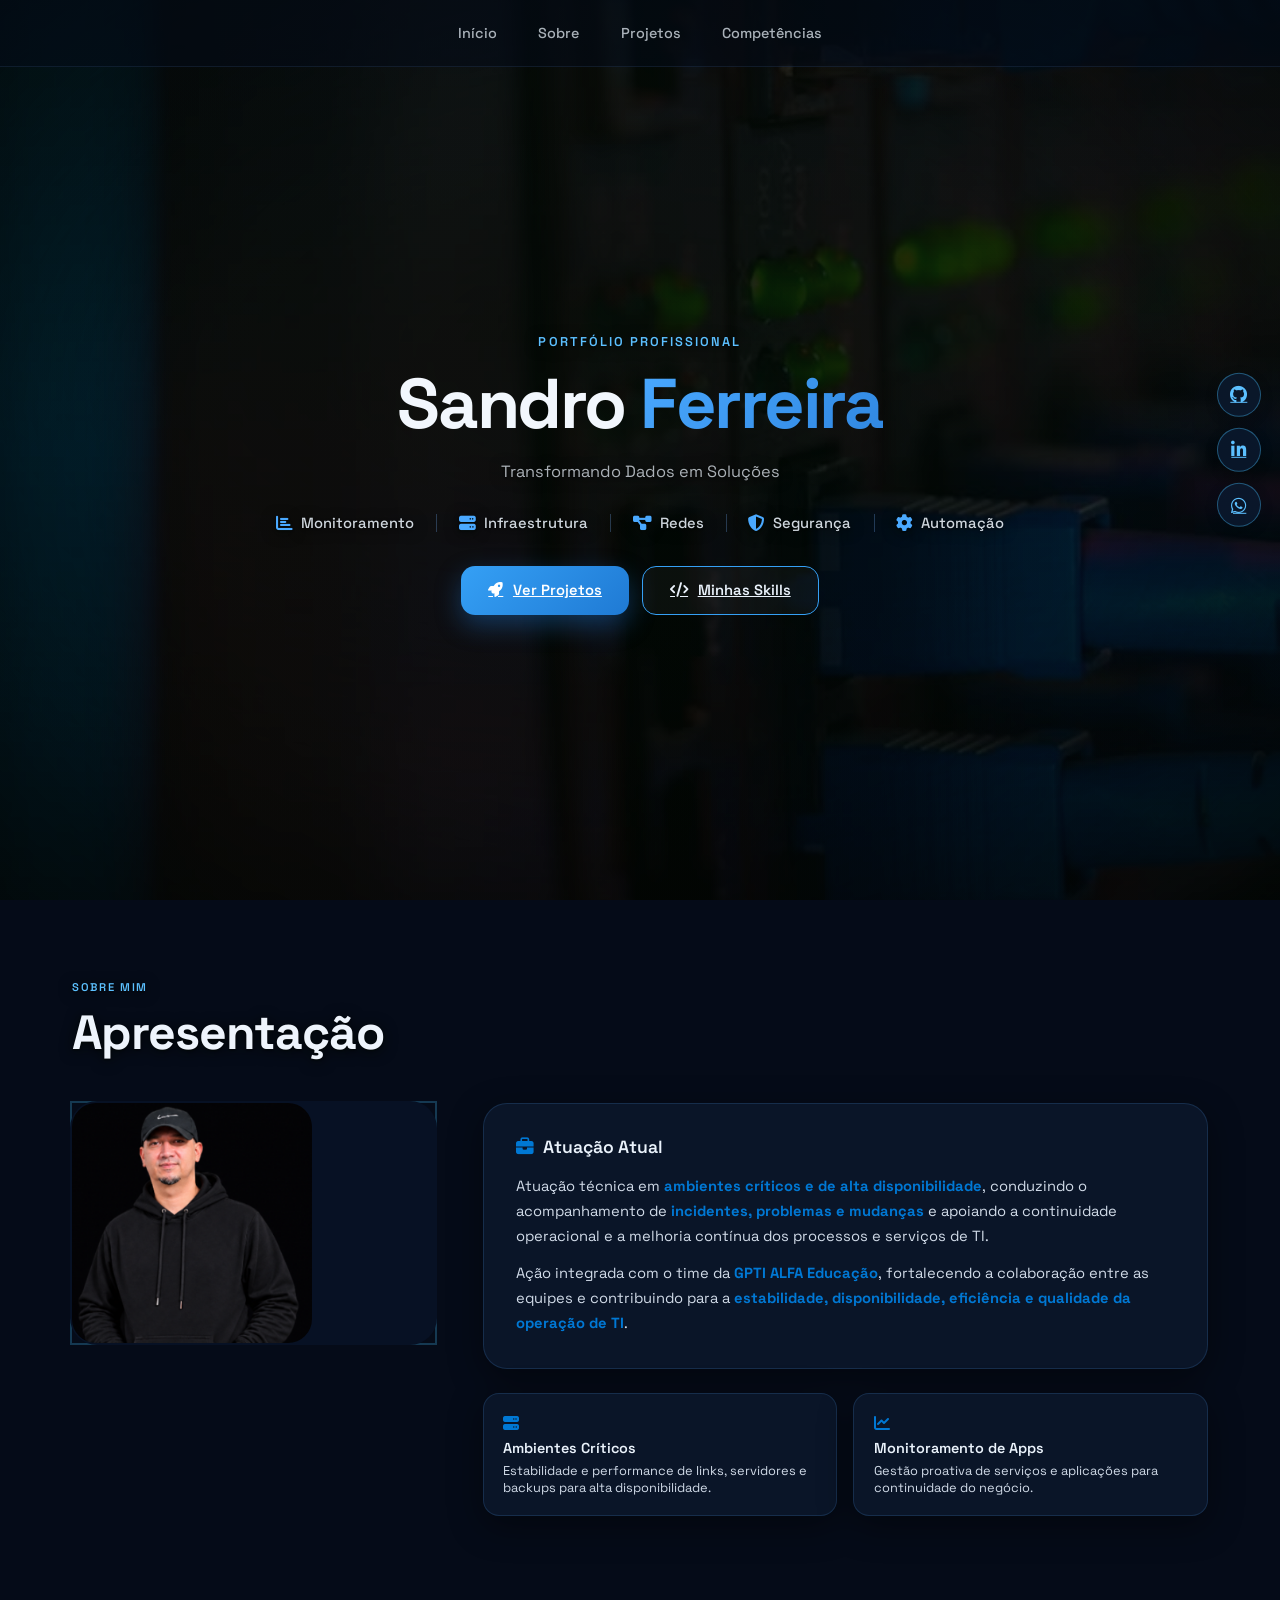
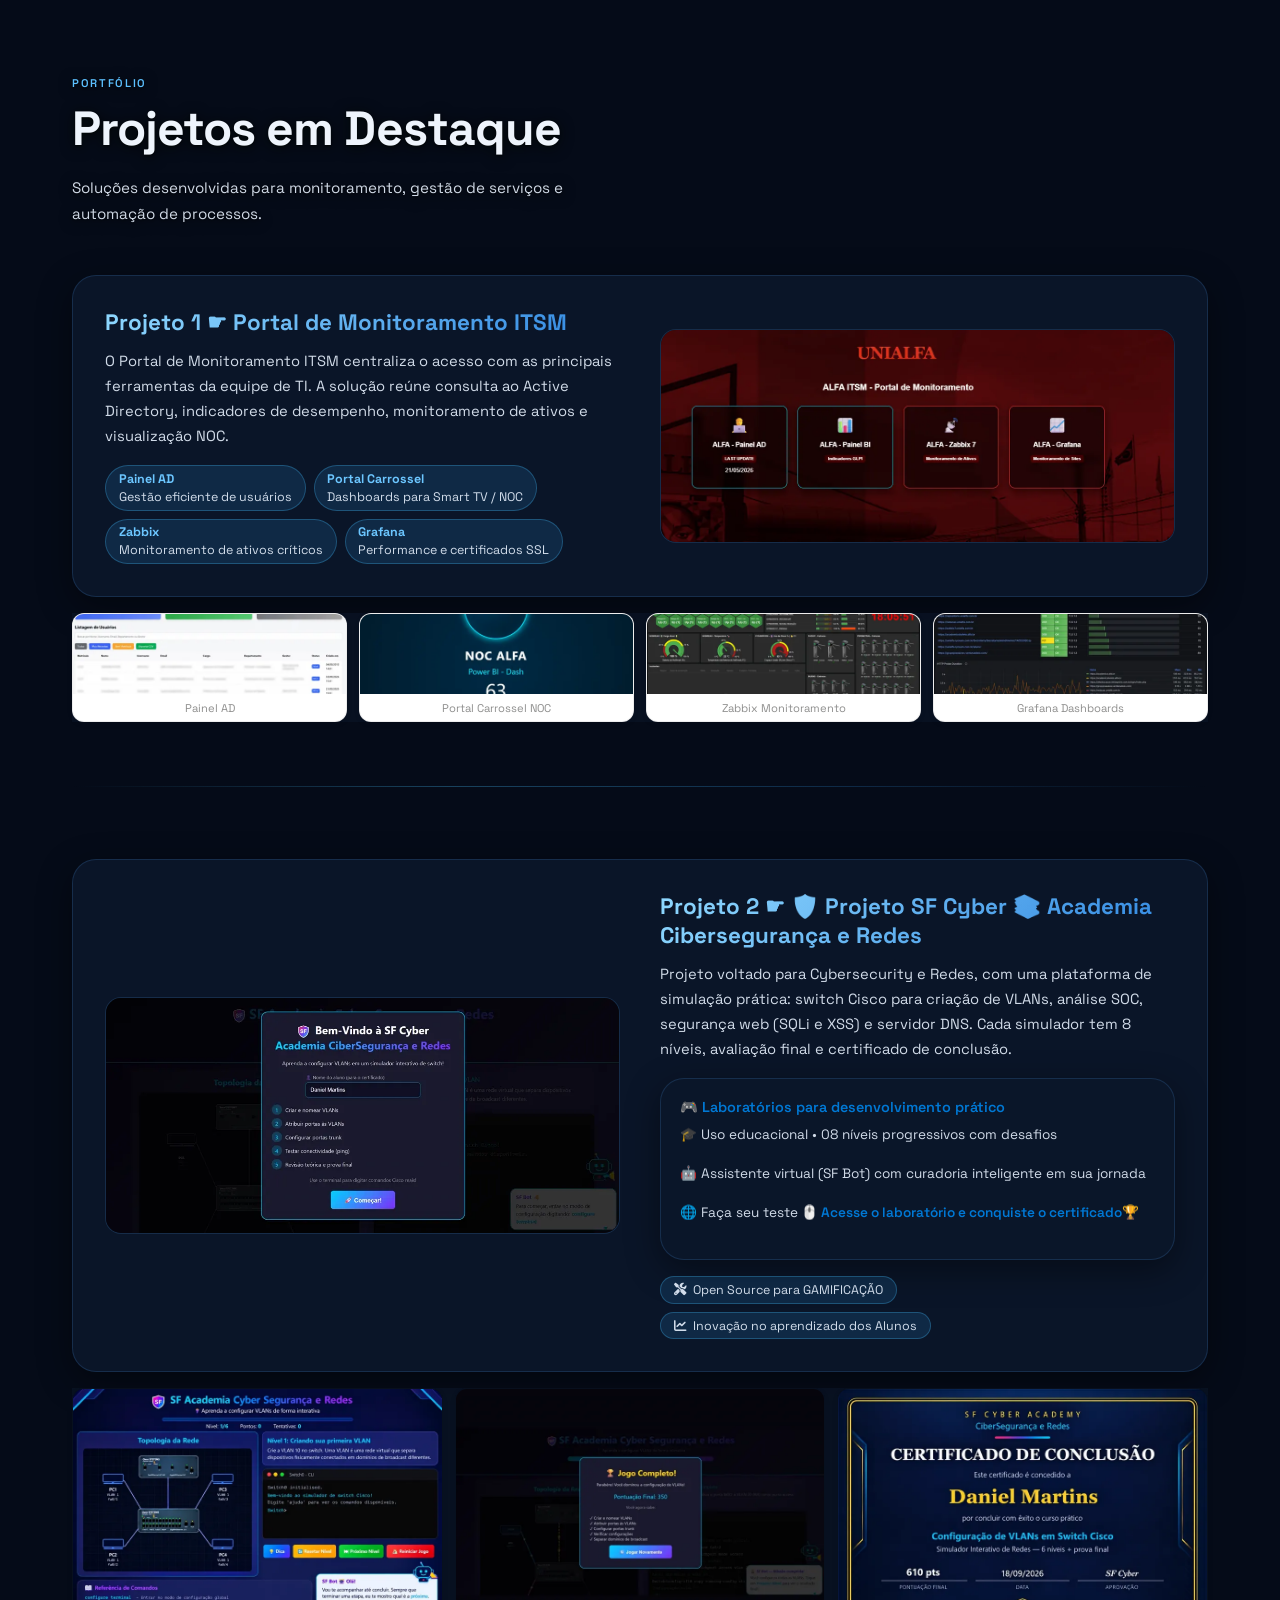
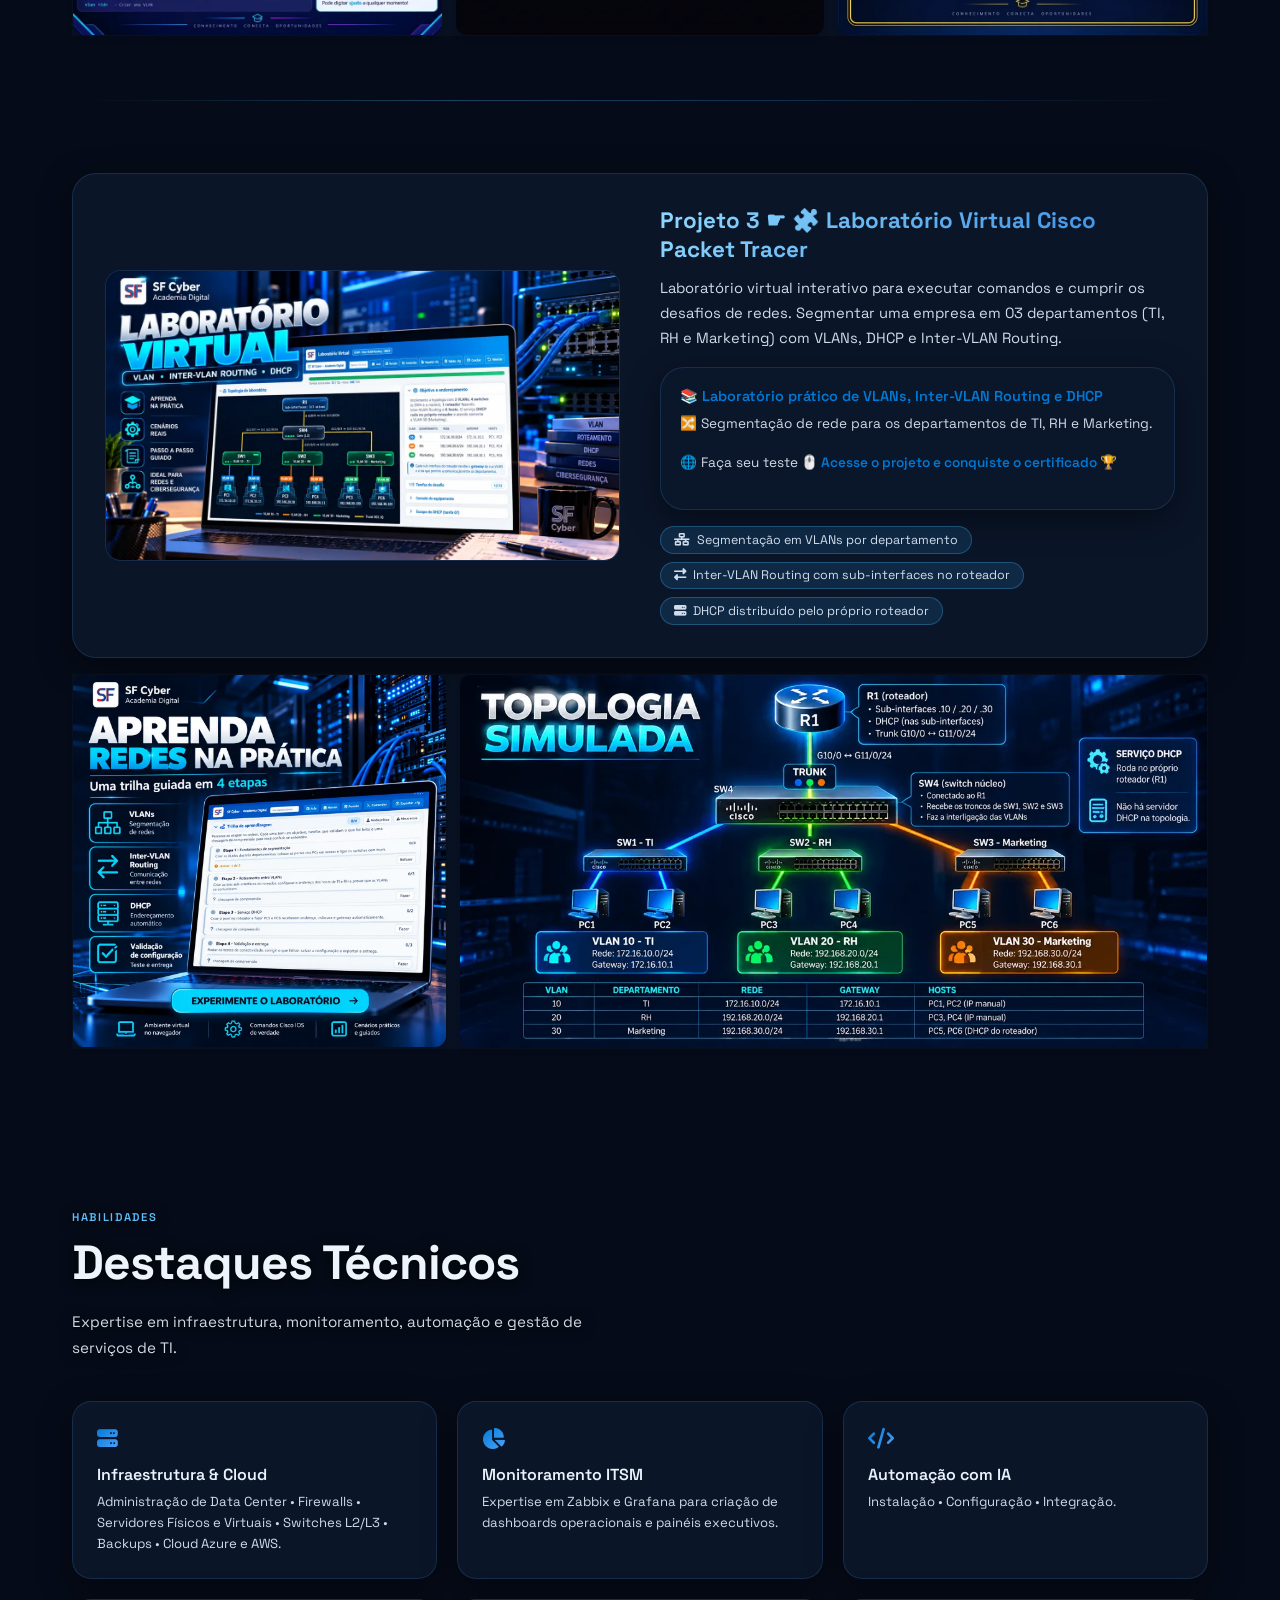
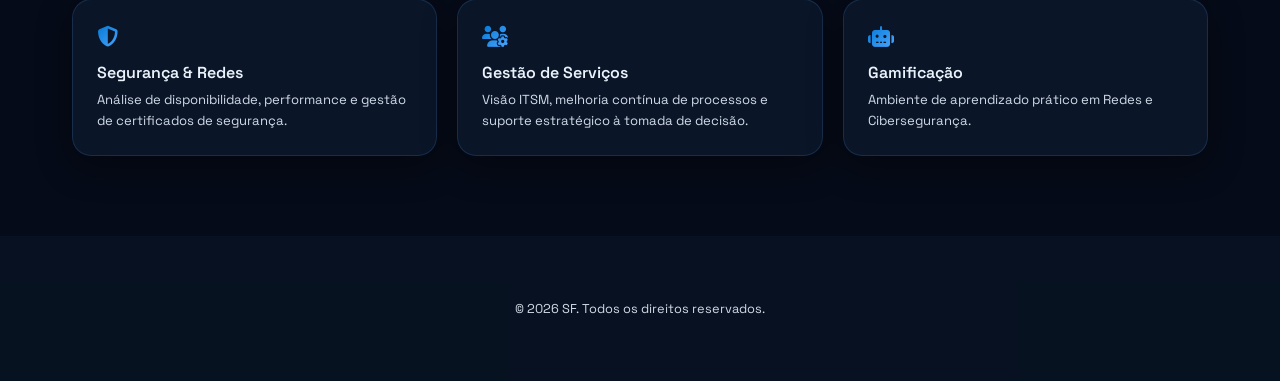
==== commit b5f3f185: "Clean up CSS for profile-wrap Removed unused CSS property and comments related to animation." ====
--- a/index.html
+++ b/index.html
@@ -234,15 +234,7 @@
             display: block;
         }
 
-            /* Anel giratorio: anima o ANGULO do conic-gradient em vez de girar o
-           elemento. Girar um retangulo nao quadrado faz os cantos escaparem
-           da caixa (era o que aparecia como aba azul torta ao redor da foto). */
-        @property --ring-angle {
-            syntax: '<angle>';
-            initial-value: 0deg;
-            inherits: false;
-        }
-        .profile-wrap::before {
+           .profile-wrap::before {
             content: '';
             position: absolute;
             inset: -6px;
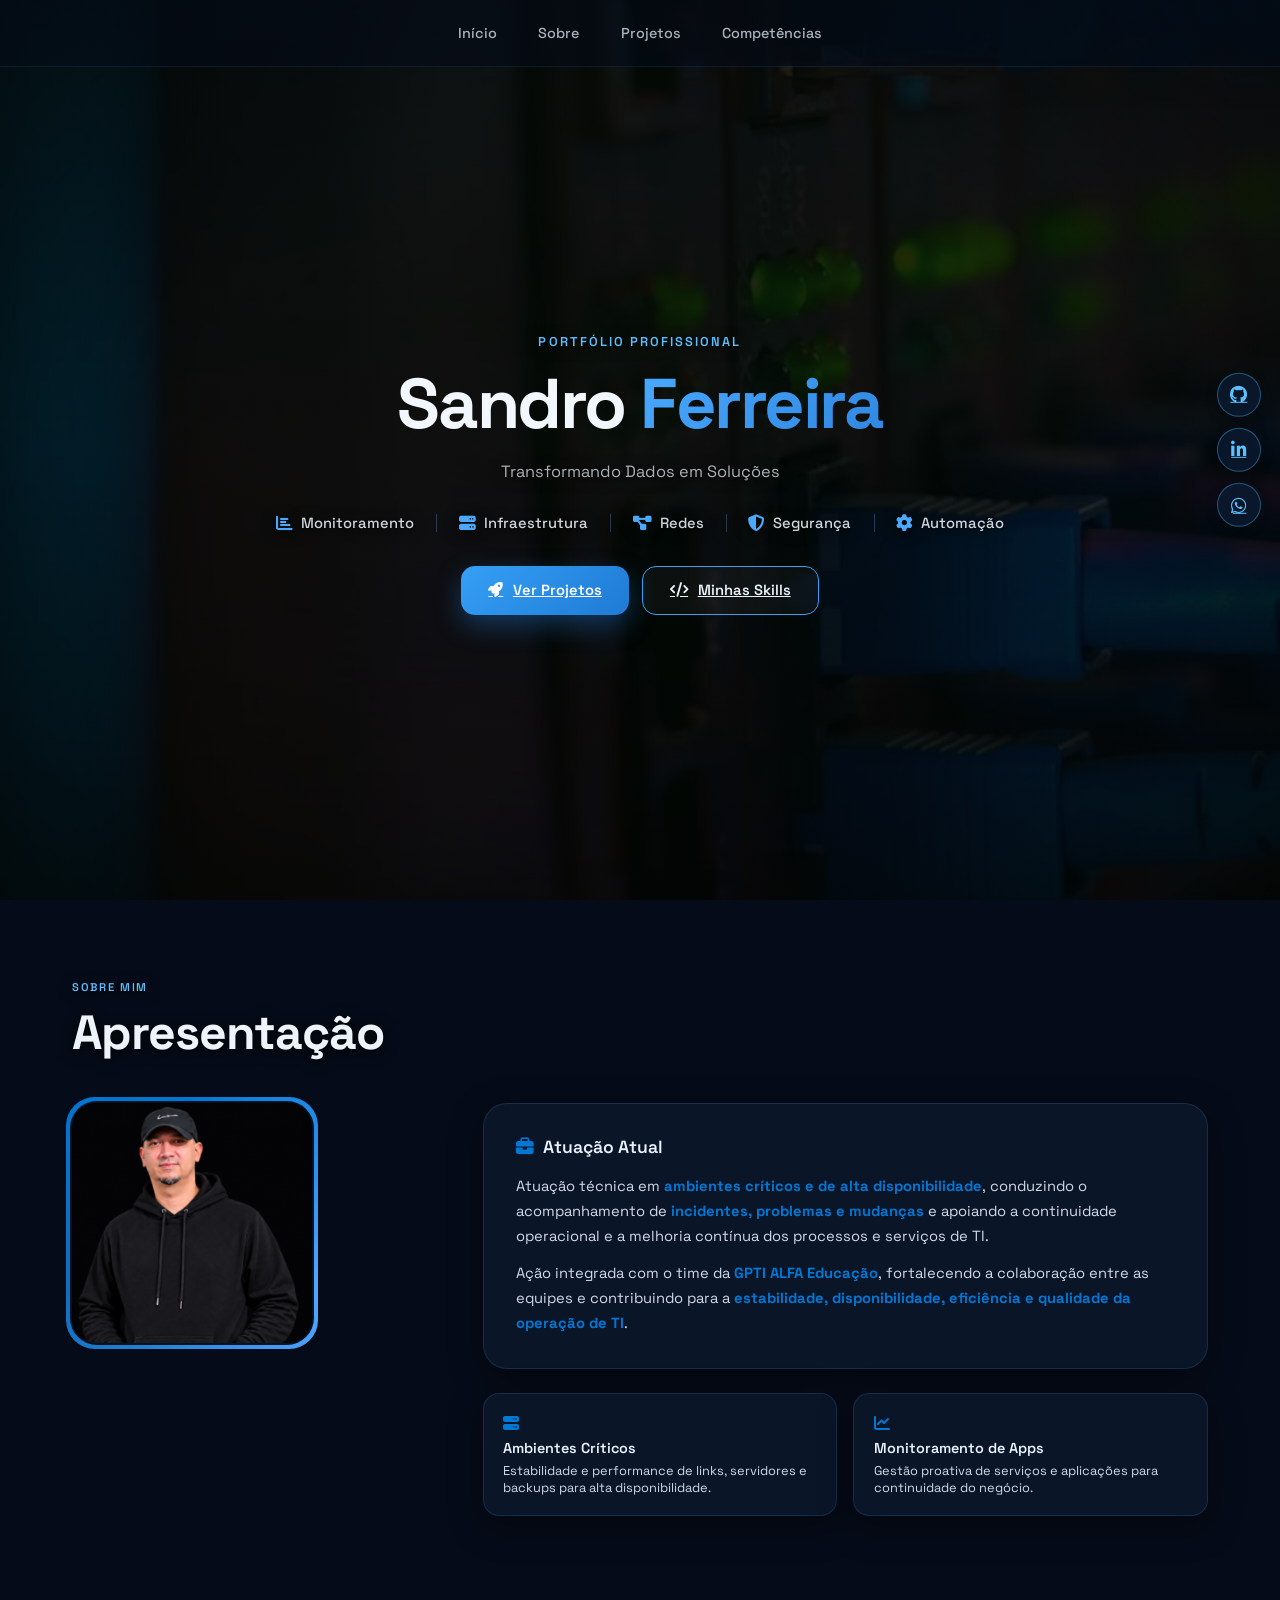
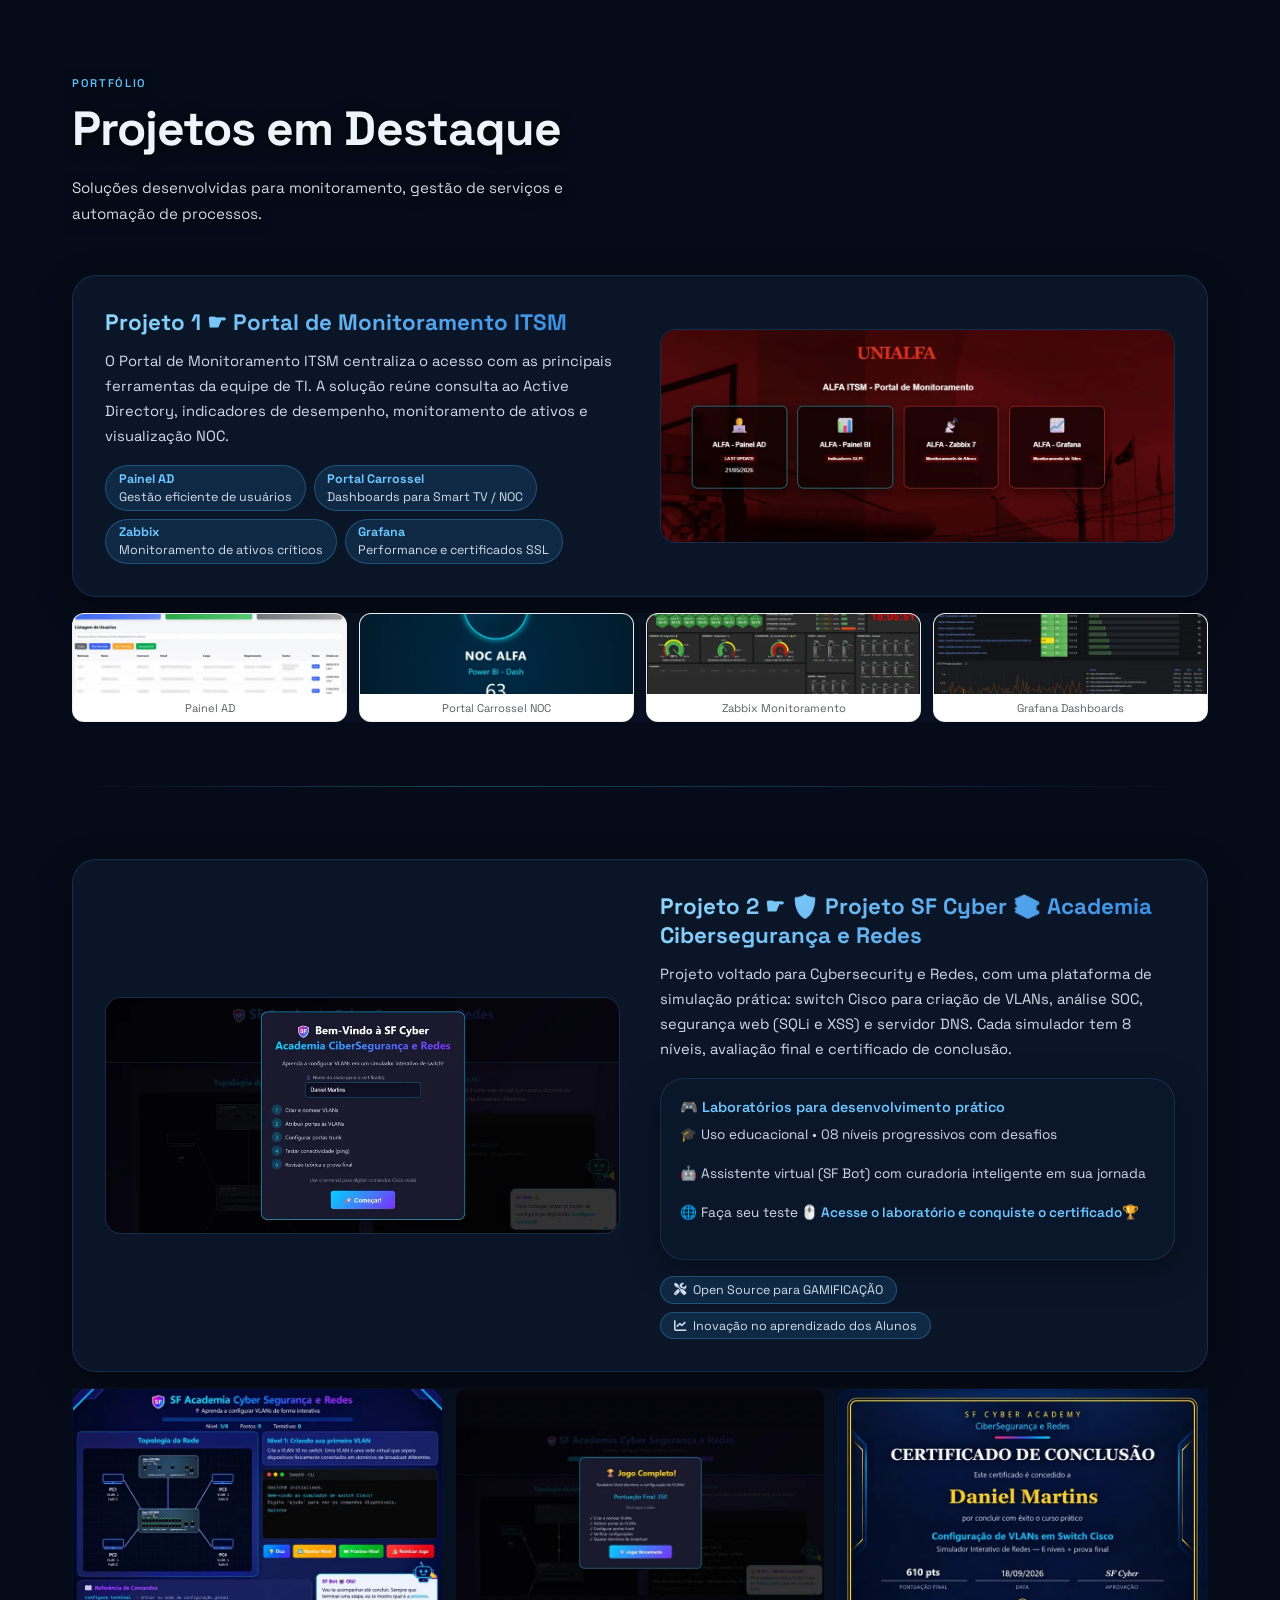
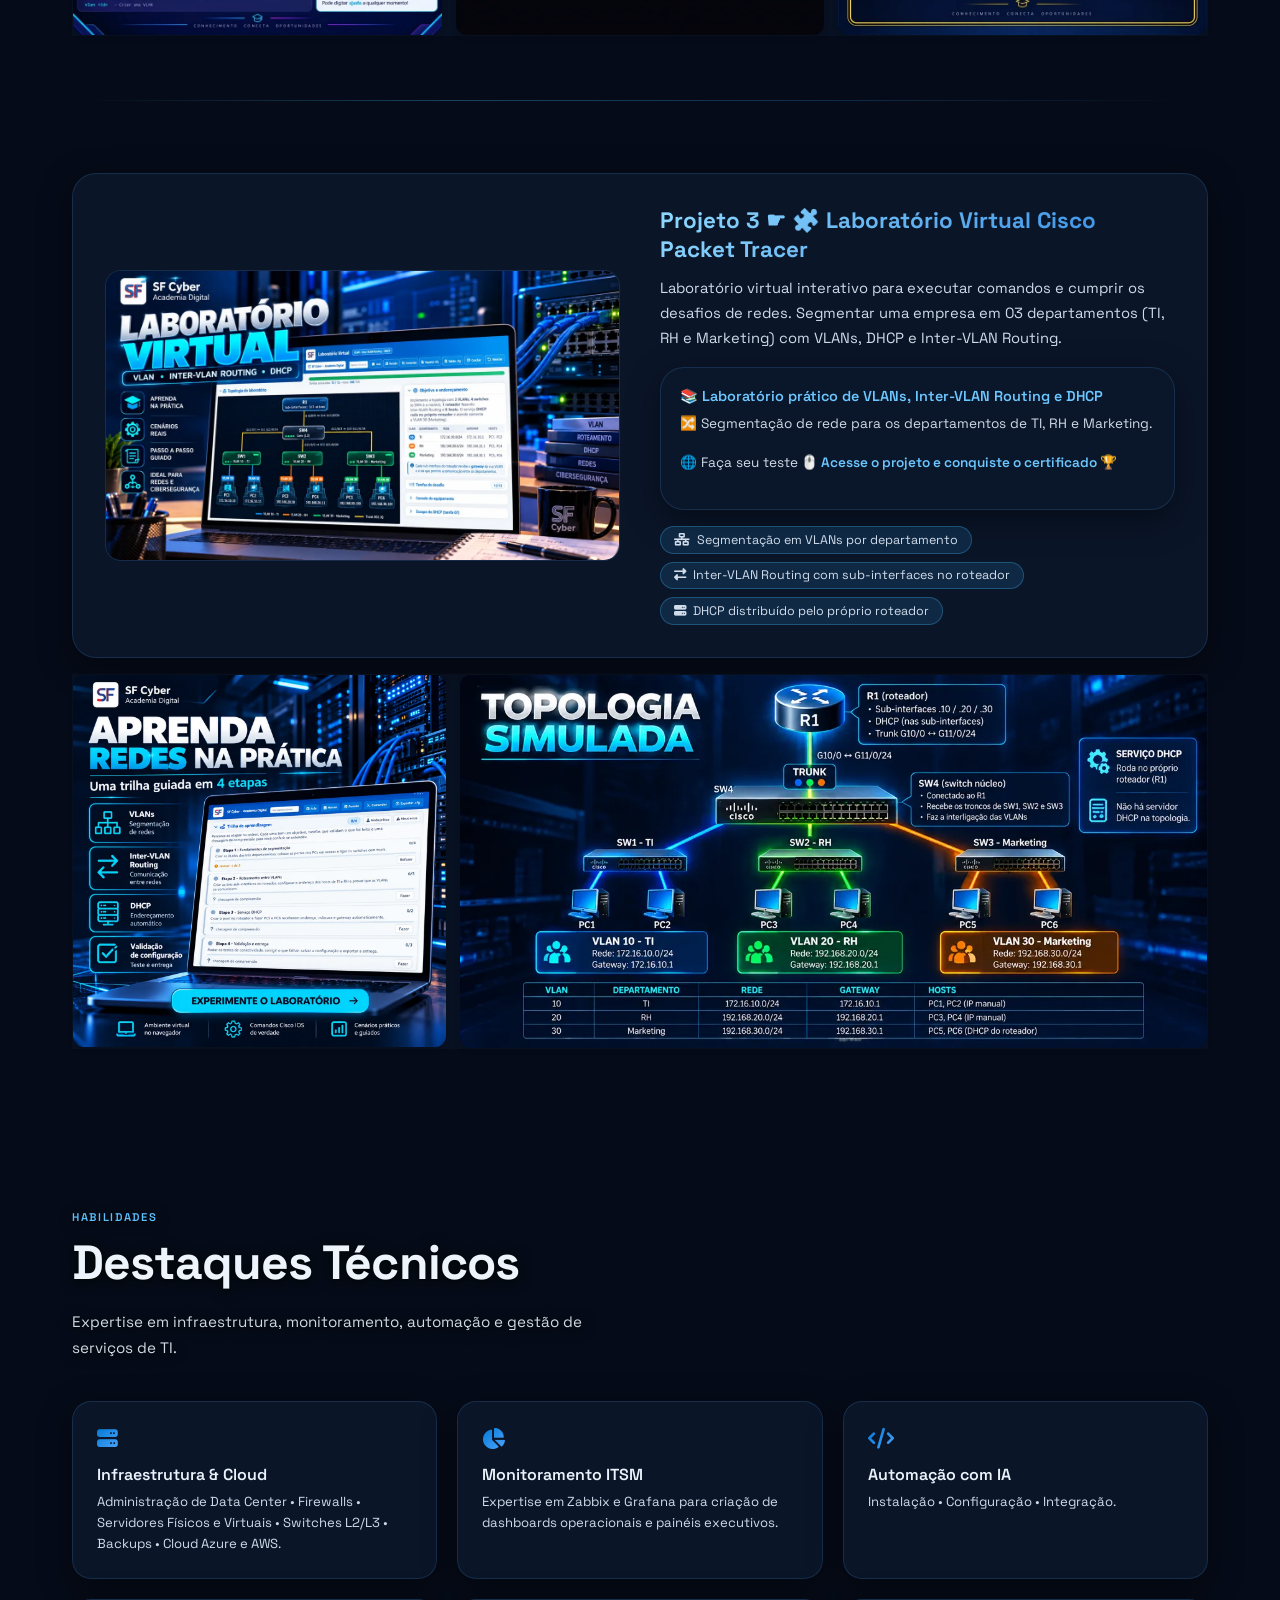
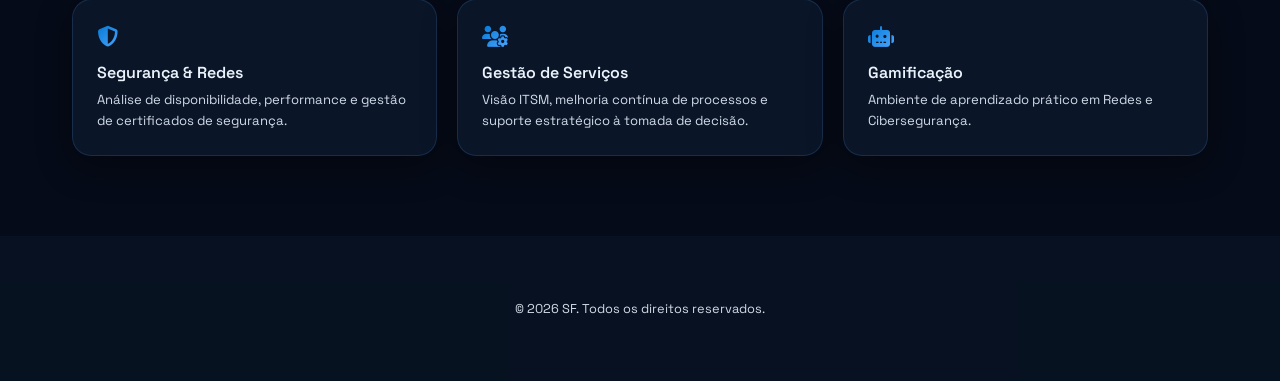
==== commit bbd5eab2: "fix: restaurar anel da foto e corrigir auditoria Lighthouse - restaura position relative/inline-bloc" ====
--- a/index.html
+++ b/index.html
@@ -14,6 +14,7 @@
     
     <meta charset="UTF-8">
     <meta name="author" content="Sandro Ferreira">
+    <meta name="description" content="Portfólio de Sandro Ferreira: infraestrutura de TI, monitoramento com Zabbix e Grafana, redes, cibersegurança e automação com IA.">
     <meta name="robots" content="index, follow">
     <meta name="viewport" content="width=device-width, initial-scale=1.0">
     <meta name="theme-color" content="#050b18">
@@ -219,12 +220,20 @@
             align-items: start;
             margin-top: 2.5rem;
         }
-        
-      .profile-wrap img {
+        .profile-wrap {
+            position: relative;
+            display: inline-block;
+            line-height: 0;
+            border-radius: 1.5rem;
+            /* o anel vive em inset negativo; a foto nunca deve estourar a coluna */
+            max-width: 100%;
+        }
+
+        .profile-wrap img {
             width: 100%;
             max-width: 240px;
-            /* height:auto e obrigatorio: sem isso o atributo height="526" do
-               HTML vira altura fixae a imagem e esticada */
+            /* height:auto e obrigatorio: sem isso o atributo height do HTML
+               vira altura fixa e a imagem fica esticada */
             height: auto;
             aspect-ratio: auto; /* Mantém uma proporção equilibrada sem esticar */
             object-fit: contain;
@@ -234,7 +243,16 @@
             display: block;
         }
 
-           .profile-wrap::before {
+        /* Anel giratorio: anima o ANGULO do conic-gradient em vez de girar o
+           elemento. Girar um retangulo nao quadrado faz os cantos escaparem
+           da caixa (era o que aparecia como aba azul torta ao redor da foto). */
+        @property --ring-angle {
+            syntax: '<angle>';
+            initial-value: 0deg;
+            inherits: false;
+        }
+
+        .profile-wrap::before {
             content: '';
             position: absolute;
             inset: -6px;
@@ -414,7 +432,7 @@
             font-size: 0.7rem;
             text-align: center;
             padding: 0.4rem;
-            color: rgba(50,49,48,0.55);
+            color: #5c5f62;
         }
 
         .project-divider {
@@ -504,7 +522,7 @@
             -webkit-text-fill-color: transparent;
             background-clip: text;
         }
-        .skill-item h4 {
+        .skill-item h3 {
             font-size: 1rem;
             font-weight: 600;
             margin-bottom: 0.4rem;
@@ -709,6 +727,7 @@
         <a href="https://api.whatsapp.com/send/?phone=5562984498565&text=O%E2%81%AC%E2%81%AD%E2%81%AC%E2%81%AD%E2%81%A3%E2%81%A6%E2%81%A2%CD%8F%E2%81%A8%E2%81%A6%E2%81%A8%E2%80%AA%E2%81%A0%CD%8F%E2%81%AB%E2%81%A3%E2%81%A3%E2%81%AB%E2%81%A6%E2%81%A3%E2%81%AA%E2%81%AA%E2%81%A4%E2%81%AC%E2%81%AD%E2%81%AC%E2%81%ADl%C3%A1%2C+vim+atrav%C3%A9s+da+p%C3%A1gina+e+gostaria+de+mais+informa%C3%A7%C3%B5es+sobre+você&type=phone_number&app_absent=0" class="social" target="_blank" rel="noopener" aria-label="WhatsApp" title="WhatsApp"><i class="fab fa-whatsapp"></i></a>
     </div>
 
+    <main>
     <!-- Hero -->
     <section id="inicio">
         <!-- HERO ESCURO (Figura 2) -->
@@ -791,7 +810,7 @@
             <div class="about-grid">
                 <div class="reveal-left" style="transition-delay:0.1s">
                     <div class="profile-wrap">
-                        <img src="img/perfil.png" width="480" height="526" alt="Sandro Ferreira" decoding="async">
+                        <img src="img/perfil.png" width="302" height="302" alt="Sandro Ferreira" decoding="async">
                     </div>
                 </div>
                 <div class="reveal-right" style="transition-delay:0.15s">
@@ -950,37 +969,39 @@
             <div class="skills-grid">
                 <div class="skill-item reveal-scale" style="transition-delay:0s">
                     <div class="skill-icon"><i class="fas fa-server"></i></div>
-                    <h4>Infraestrutura & Cloud</h4>
+                    <h3>Infraestrutura & Cloud</h3>
                     <p>Administração de Data Center • Firewalls • Servidores Físicos e Virtuais • Switches L2/L3 • Backups • Cloud Azure e AWS.</p>
                 </div>
                 <div class="skill-item reveal-scale" style="transition-delay:0.05s">
                     <div class="skill-icon"><i class="fas fa-chart-pie"></i></div>
-                    <h4>Monitoramento ITSM</h4>
+                    <h3>Monitoramento ITSM</h3>
                     <p>Expertise em Zabbix e Grafana para criação de dashboards operacionais e painéis executivos.</p>
                 </div>
                 <div class="skill-item reveal-scale" style="transition-delay:0.1s">
                     <div class="skill-icon"><i class="fas fa-code"></i></div>
-                    <h4>Automação com IA </h4>
+                    <h3>Automação com IA </h3>
                     <p>Instalação • Configuração • Integração.</p>
                 </div>
                 <div class="skill-item reveal-scale" style="transition-delay:0.15s">
                     <div class="skill-icon"><i class="fas fa-shield-alt"></i></div>
-                    <h4>Segurança & Redes</h4>
+                    <h3>Segurança & Redes</h3>
                     <p>Análise de disponibilidade, performance e gestão de certificados de segurança.</p>
                 </div>
                 <div class="skill-item reveal-scale" style="transition-delay:0.2s">
                     <div class="skill-icon"><i class="fas fa-users-cog"></i></div>
-                    <h4>Gestão de Serviços</h4>
+                    <h3>Gestão de Serviços</h3>
                     <p>Visão ITSM, melhoria contínua de processos e suporte estratégico à tomada de decisão.</p>
                 </div>
                 <div class="skill-item reveal-scale" style="transition-delay:0.25s">
                     <div class="skill-icon"><i class="fas fa-robot"></i></div>
-                    <h4>Gamificação</h4>
+                    <h3>Gamificação</h3>
                     <p>Ambiente de aprendizado prático em Redes e Cibersegurança.</p>
                 </div>
             </div>
         </div>
     </section>
+
+    </main>
 
     <!-- Footer -->
     <footer id="contato">
--- a/dark-datacenter.css
+++ b/dark-datacenter.css
@@ -161,7 +161,7 @@
 body.hero-dark .about-card h3,
 body.hero-dark .highlight-item h3,
 body.hero-dark .highlight-item h4,
-body.hero-dark .skill-item h4,
+body.hero-dark .skill-item h3,
 body.hero-dark .proj3-grid h4 { color: #eaf2fb !important; }
 body.hero-dark .about-card p,
 body.hero-dark .highlight-item p,
@@ -212,6 +212,9 @@
     /* tom azul-acinzentado: legivel sem ofuscar */
     color: rgba(226,236,248,0.92) !important;
 }
+/* h4 e links com style inline (#0078d4) ficam ilegiveis sobre o card escuro */
+body.hero-dark .project-info .about-card h4,
+body.hero-dark .project-info .about-card a { color: #6cc6ff !important; }
 body.hero-dark .project-info ul li {
     background: rgba(53,160,245,0.14) !important;
     border: 1px solid rgba(71,195,255,0.28) !important;
